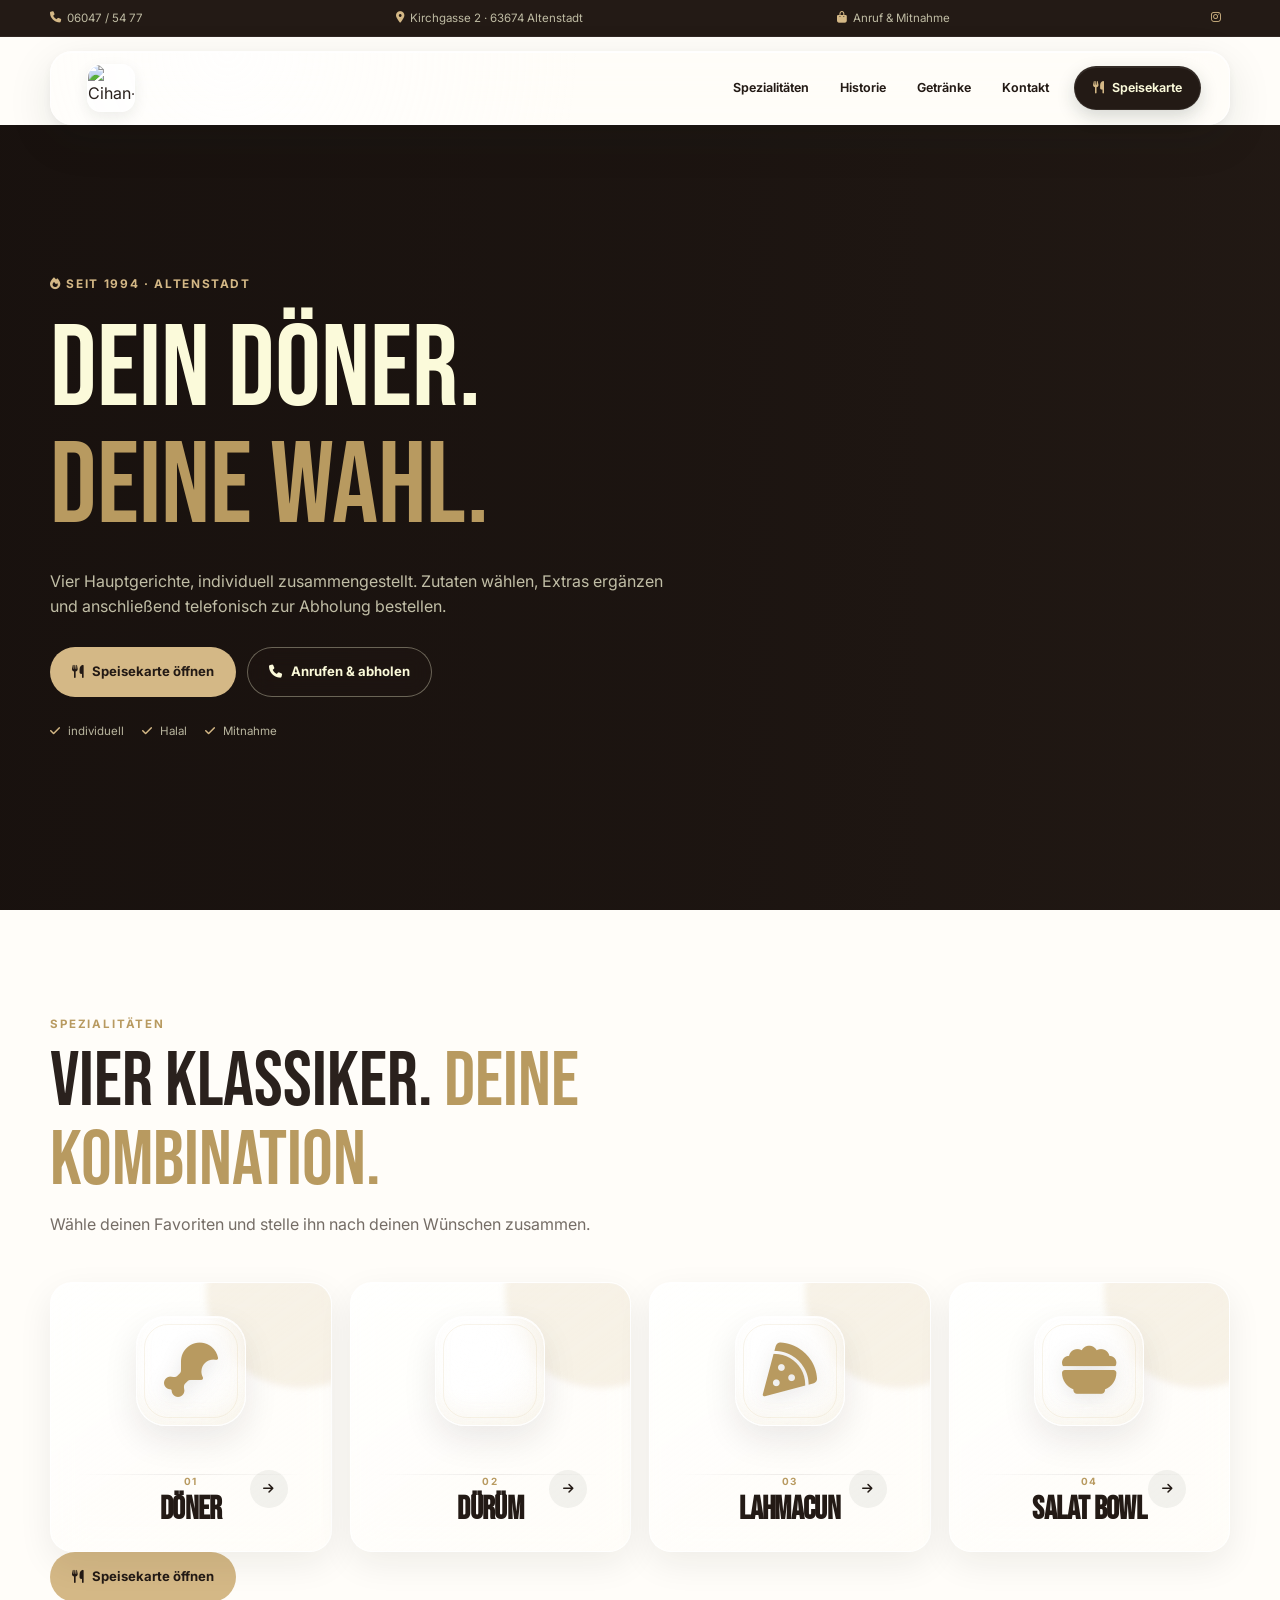
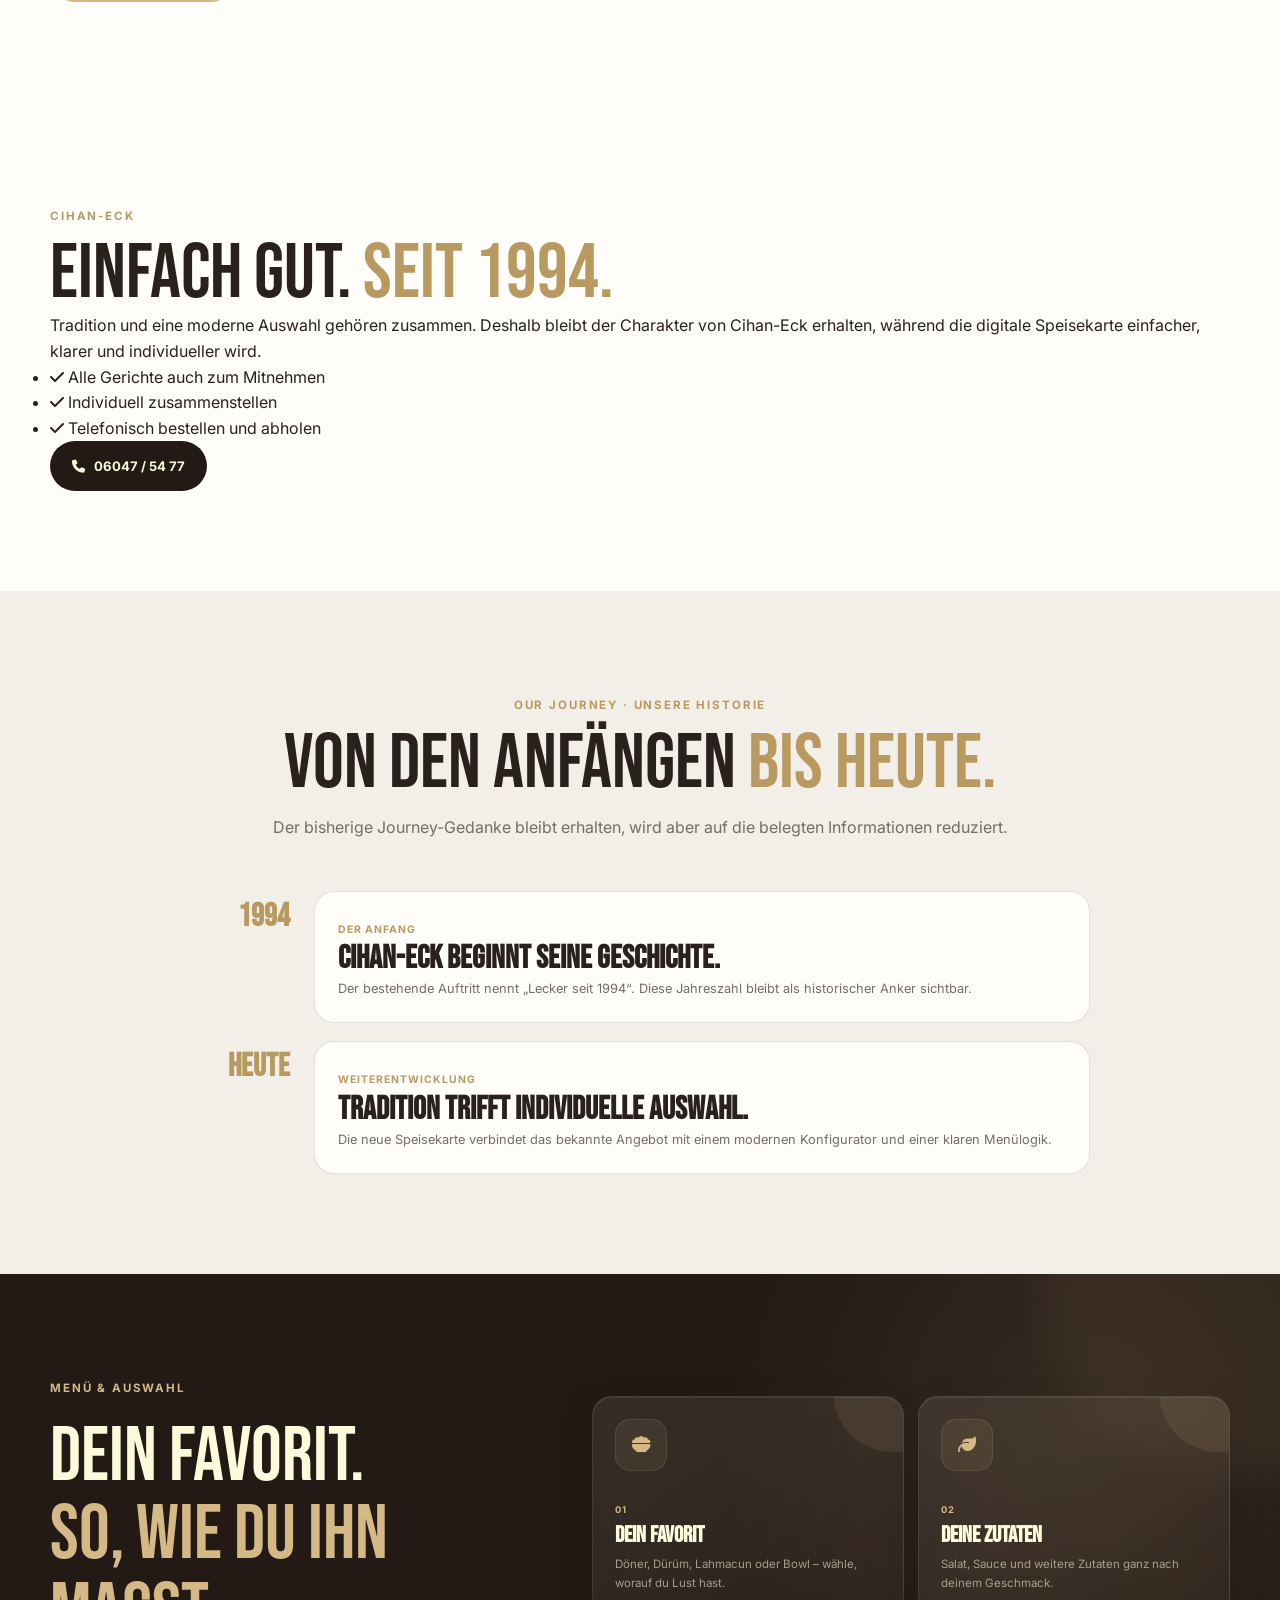
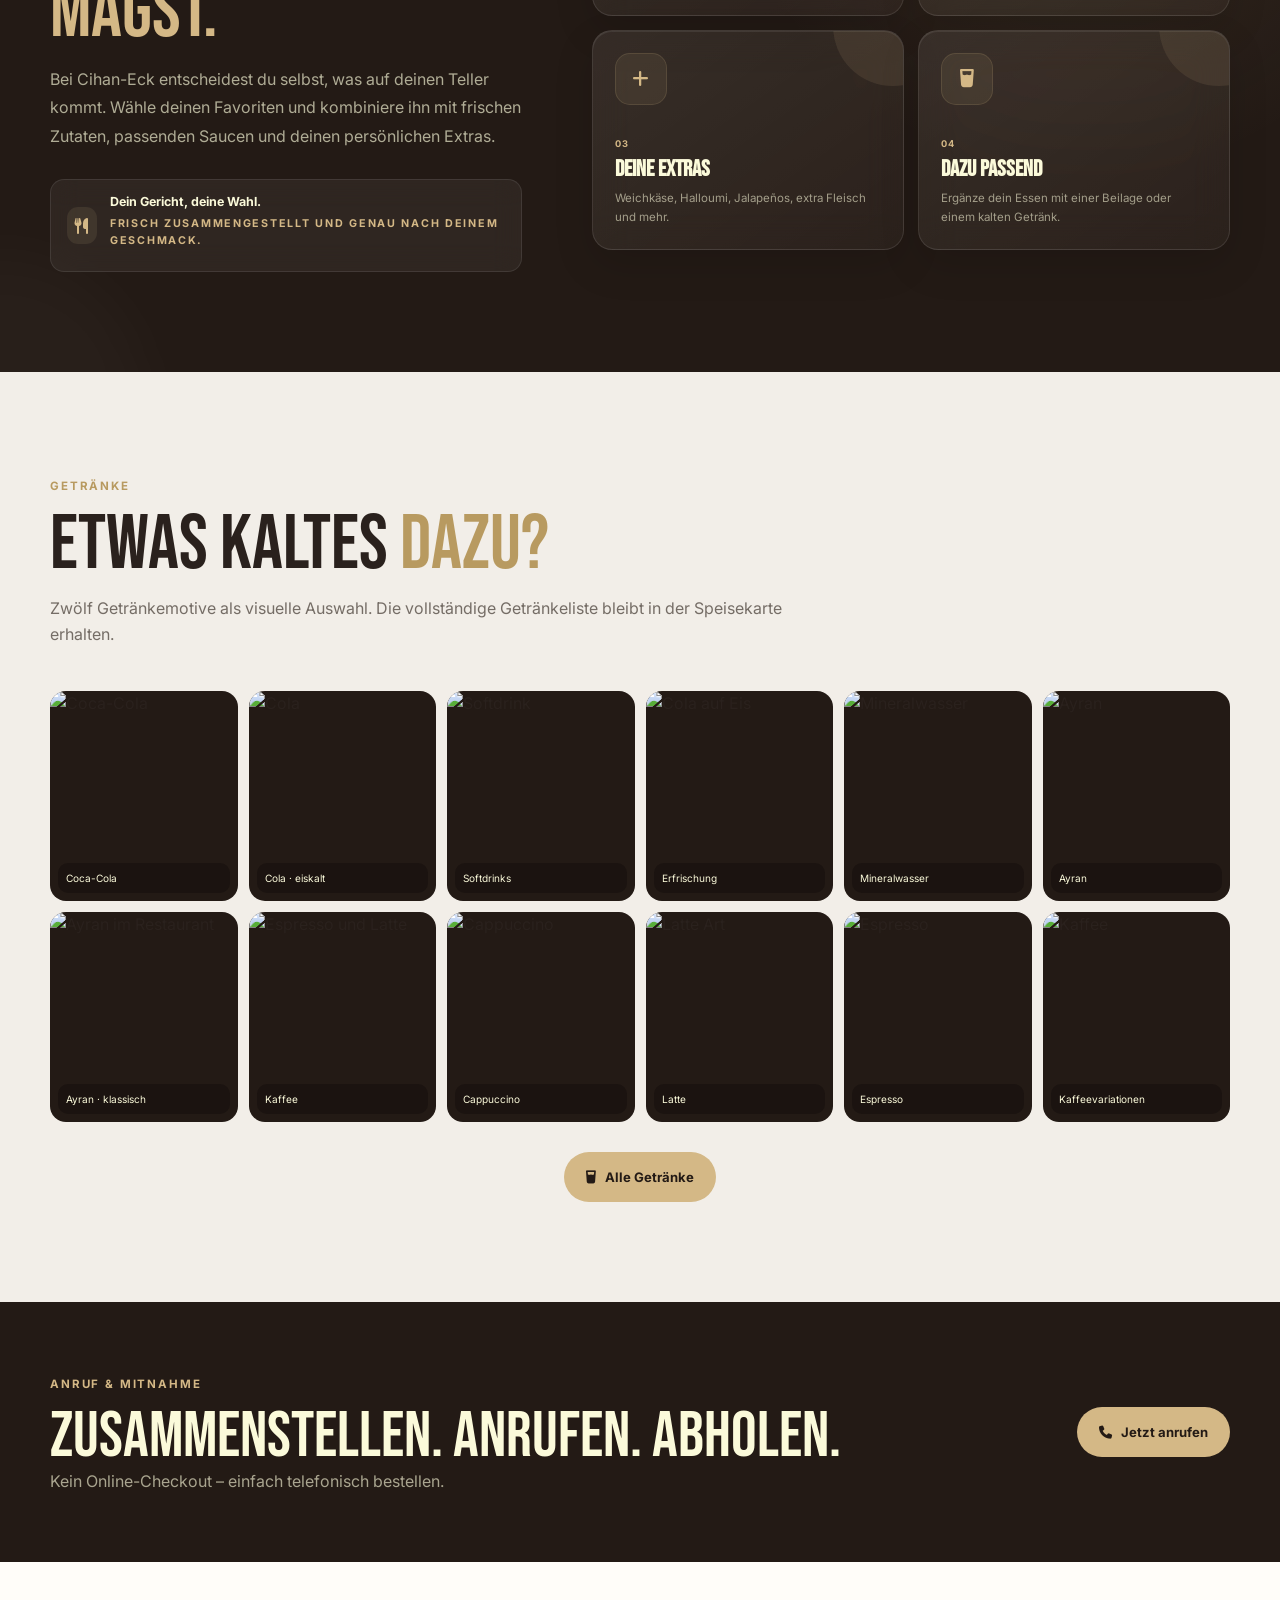
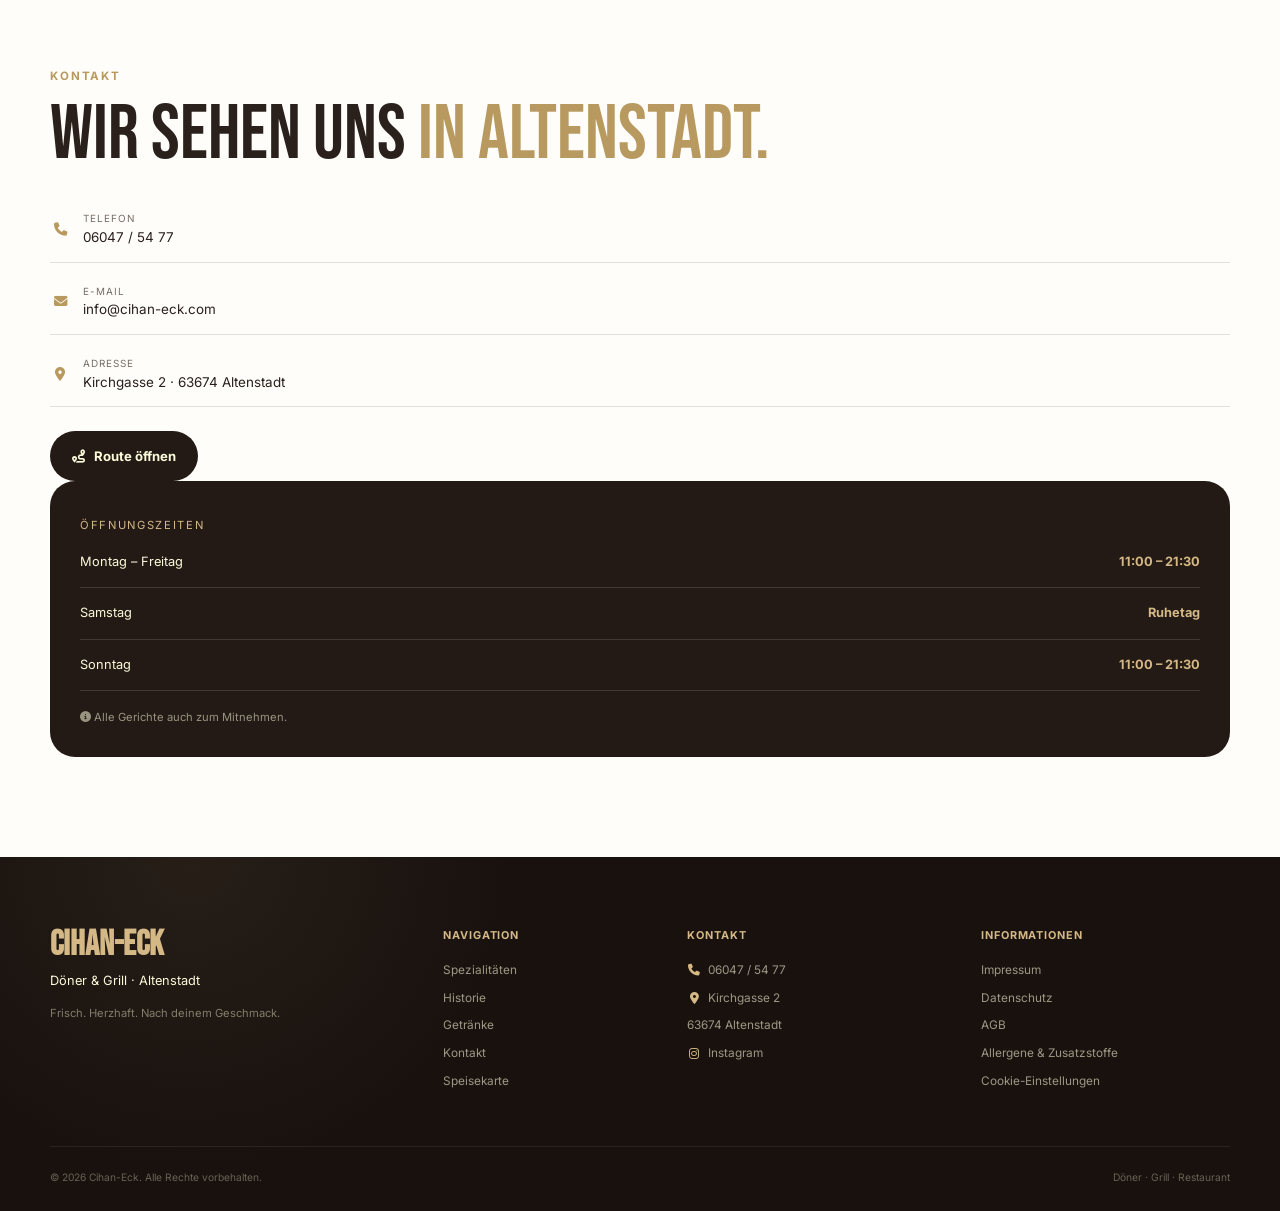
==== index.html @ cdfb629c "Add Cihan-Eck website" ====
<!doctype html>
<html lang="de">
  <head>
    <meta charset="utf-8" />
    <meta name="viewport" content="width=device-width,initial-scale=1" />
    <meta
      name="description"
      content="Cihan-Eck in Altenstadt – Döner, Dürüm, Lahmacun, Salat Bowls und Getränke."
    />
    <title>Cihan-Eck | Döner & Grill</title>
    <link rel="preconnect" href="https://fonts.googleapis.com" />
    <link rel="preconnect" href="https://fonts.gstatic.com" crossorigin />
    <link
      href="https://fonts.googleapis.com/css2?family=Bebas+Neue&family=Inter:wght@400;500;600;700&family=Ponomar&family=Sansita+Swashed:wght@500;600&display=swap"
      rel="stylesheet"
    />
    <link
      rel="stylesheet"
      href="https://cdnjs.cloudflare.com/ajax/libs/font-awesome/6.5.2/css/all.min.css"
    />
    <link rel="stylesheet" href="css/style.css" />
  </head>
  <body>
<!-- =========================================================
     HEADER – START
========================================================= -->

<header class="site-header" id="top">
  <!-- TOP INFORMATION BAR -->
  <div class="meta">
    <div class="container meta-in">
      <span>
        <i class="fas fa-phone"></i>
        06047 / 54 77
      </span>

      <span>
        <i class="fas fa-location-dot"></i>
        Kirchgasse 2 · 63674 Altenstadt
      </span>

      <span>
        <i class="fas fa-shopping-bag"></i>
        Anruf & Mitnahme
      </span>

      <a
        href="https://www.instagram.com/cihan_eck/"
        target="_blank"
        rel="noopener"
        aria-label="Cihan-Eck auf Instagram"
      >
        <i class="fab fa-instagram"></i>
      </a>
    </div>
  </div>

  <!-- FLOATING NAVIGATION -->
  <nav class="nav" aria-label="Hauptnavigation">
    <div class="container nav-in">
      <!-- BRAND (NUR LOGO) -->
      <a class="brand" href="#top" aria-label="Cihan-Eck Startseite">
        <img
          src="https://res.cloudinary.com/k3cqt6uc/image/upload/v1788876630/brave_screenshot_www.instagram.com-removebg-preview.png"
          alt="Cihan-Eck Logo"
        />
      </a>

      <!-- MOBILE BUTTON -->
      <button
        class="nav-toggle"
        type="button"
        aria-label="Menü öffnen"
        aria-expanded="false"
        aria-controls="main-navigation"
      >
        <i class="fas fa-bars"></i>
      </button>

      <!-- NAVIGATION -->
      <div class="nav-links" id="main-navigation">
        <a href="#spezialitaeten"> Spezialitäten </a>

        <a href="#history"> Historie </a>

        <a href="#drinks"> Getränke </a>

        <a href="#kontakt"> Kontakt </a>

        <a class="nav-cta" href="speisekarte.html">
          <i class="fas fa-utensils"></i>
          Speisekarte
        </a>
      </div>
    </div>
  </nav>
</header>

<!-- =========================================================
     HEADER – END
========================================================= -->
    <main id="top">
      <!-- ========================================================= HERO SECTION – START ========================================================= -->
      <section class="hero">
        <div class="hero-bg"></div>
        <div class="hero-overlay"></div>
        <div class="container hero-in">
          <span class="eyebrow"
            ><i class="fas fa-fire"></i> Seit 1994 · Altenstadt</span
          >
          <h1>Dein Döner.<br /><span>Deine Wahl.</span></h1>
          <p>
            Vier Hauptgerichte, individuell zusammengestellt. Zutaten wählen,
            Extras ergänzen und anschließend telefonisch zur Abholung bestellen.
          </p>
          <div class="actions">
            <a class="btn gold" href="speisekarte.html"
              ><i class="fas fa-utensils"></i> Speisekarte öffnen</a
            ><a class="btn glass" href="tel:+4960475477"
              ><i class="fas fa-phone"></i> Anrufen & abholen</a
            >
          </div>
          <div class="trust">
            <span><i class="fas fa-check"></i> individuell</span
            ><span><i class="fas fa-check"></i> Halal</span
            ><span><i class="fas fa-check"></i> Mitnahme</span>
          </div>
        </div>
      </section>
      <!-- ========================================================= HERO SECTION – END ========================================================= -->
      <!-- =========================================================
     SPECIALTIES SECTION – START
========================================================= -->

      <section class="section specialties-section" id="spezialitaeten">
        <div class="container">
          <div class="heading">
            <small>Spezialitäten</small>
            <h2>Vier Klassiker. <span>Deine Kombination.</span></h2>
            <p>
              Wähle deinen Favoriten und stelle ihn nach deinen Wünschen
              zusammen.
            </p>
          </div>

          <div class="four-grid">
            <a
              class="food-card"
              href="speisekarte.html#konfigurator"
              aria-label="Döner konfigurieren"
            >
              <div class="food-icon">
                <i class="fas fa-drumstick-bite"></i>
              </div>

              <div class="food-card-content">
                <span class="food-number">01</span>
                <h3>Döner</h3>
                <span class="food-arrow">
                  <i class="fas fa-arrow-right"></i>
                </span>
              </div>
            </a>

            <a
              class="food-card"
              href="speisekarte.html#konfigurator"
              aria-label="Dürüm konfigurieren"
            >
              <div class="food-icon">
                <i class="fas fa-burrito"></i>
              </div>

              <div class="food-card-content">
                <span class="food-number">02</span>
                <h3>Dürüm</h3>
                <span class="food-arrow">
                  <i class="fas fa-arrow-right"></i>
                </span>
              </div>
            </a>

            <a
              class="food-card"
              href="speisekarte.html#konfigurator"
              aria-label="Lahmacun konfigurieren"
            >
              <div class="food-icon">
                <i class="fas fa-pizza-slice"></i>
              </div>

              <div class="food-card-content">
                <span class="food-number">03</span>
                <h3>Lahmacun</h3>
                <span class="food-arrow">
                  <i class="fas fa-arrow-right"></i>
                </span>
              </div>
            </a>

            <a
              class="food-card"
              href="speisekarte.html#konfigurator"
              aria-label="Salat Bowl konfigurieren"
            >
              <div class="food-icon">
                <i class="fas fa-bowl-food"></i>
              </div>

              <div class="food-card-content">
                <span class="food-number">04</span>
                <h3>Salat Bowl</h3>
                <span class="food-arrow">
                  <i class="fas fa-arrow-right"></i>
                </span>
              </div>
            </a>
          </div>
          <div class="actions">
            <a class="btn gold" href="speisekarte.html"
              ><i class="fas fa-utensils"></i> Speisekarte öffnen</a>
        </div>
      </section>

      <!-- =========================================================
     SPECIALTIES SECTION – END
========================================================= -->

      <!-- ========================================================= ABOUT SECTION – START ========================================================= -->
      <section class="section">
        <div class="container about">
          <div class="about-img"></div>
          <div>
            <small class="kicker">Cihan-Eck</small>
            <h2>Einfach gut. <span>Seit 1994.</span></h2>
            <p>
              Tradition und eine moderne Auswahl gehören zusammen. Deshalb
              bleibt der Charakter von Cihan-Eck erhalten, während die digitale
              Speisekarte einfacher, klarer und individueller wird.
            </p>
            <ul>
              <li>
                <i class="fas fa-check"></i> Alle Gerichte auch zum Mitnehmen
              </li>
              <li><i class="fas fa-check"></i> Individuell zusammenstellen</li>
              <li>
                <i class="fas fa-check"></i> Telefonisch bestellen und abholen
              </li>
            </ul>
            <a class="btn darkbtn" href="tel:+4960475477"
              ><i class="fas fa-phone"></i> 06047 / 54 77</a
            >
          </div>
        </div>
      </section>
      <!-- ========================================================= ABOUT SECTION – END ========================================================= -->
      <!-- ========================================================= HISTORY SECTION – START ========================================================= -->
      <section class="section stone" id="history">
        <div class="container">
          <div class="heading center">
            <small>Our Journey · Unsere Historie</small>
            <h2>Von den Anfängen <span>bis heute.</span></h2>
            <p>
              Der bisherige Journey-Gedanke bleibt erhalten, wird aber auf die
              belegten Informationen reduziert.
            </p>
          </div>
          <div class="timeline">
            <article>
              <strong>1994</strong>
              <div>
                <small>Der Anfang</small>
                <h3>Cihan-Eck beginnt seine Geschichte.</h3>
                <p>
                  Der bestehende Auftritt nennt „Lecker seit 1994“. Diese
                  Jahreszahl bleibt als historischer Anker sichtbar.
                </p>
              </div>
            </article>
            <article>
              <strong>Heute</strong>
              <div>
                <small>Weiterentwicklung</small>
                <h3>Tradition trifft individuelle Auswahl.</h3>
                <p>
                  Die neue Speisekarte verbindet das bekannte Angebot mit einem
                  modernen Konfigurator und einer klaren Menülogik.
                </p>
              </div>
            </article>
          </div>
        </div>
      </section>
      <!-- ========================================================= HISTORY SECTION – END ========================================================= -->
      <!-- =========================================================
   HISTORY SECTION – END
========================================================= -->
      <!-- =========================================================
     MENU & CHOICE SECTION – START
========================================================= -->

      <section class="section dark menu-choice-section" id="menu">
        <div class="container">
          <div class="split">
            <!-- LEFT -->
            <div class="heading menu-choice-heading">
              <small>Menü & Auswahl</small>

              <h2>
                Dein Favorit.
                <span>So, wie du ihn magst.</span>
              </h2>

              <p>
                Bei Cihan-Eck entscheidest du selbst, was auf deinen Teller
                kommt. Wähle deinen Favoriten und kombiniere ihn mit frischen
                Zutaten, passenden Saucen und deinen persönlichen Extras.
              </p>

              <div class="menu-choice-note">
                <i class="fas fa-utensils"></i>

                <span>
                  <b>Dein Gericht, deine Wahl.</b>
                  <small>
                    Frisch zusammengestellt und genau nach deinem Geschmack.
                  </small>
                </span>
              </div>
            </div>

            <!-- RIGHT -->
            <div class="choice-grid">
              <div class="choice-card">
                <div class="choice-icon">
                  <i class="fas fa-bowl-food"></i>
                </div>

                <div class="choice-content">
                  <span>01</span>
                  <h3>Dein Favorit</h3>
                  <p>
                    Döner, Dürüm, Lahmacun oder Bowl – wähle, worauf du Lust
                    hast.
                  </p>
                </div>
              </div>

              <div class="choice-card">
                <div class="choice-icon">
                  <i class="fas fa-leaf"></i>
                </div>

                <div class="choice-content">
                  <span>02</span>
                  <h3>Deine Zutaten</h3>
                  <p>
                    Salat, Sauce und weitere Zutaten ganz nach deinem Geschmack.
                  </p>
                </div>
              </div>

              <div class="choice-card">
                <div class="choice-icon">
                  <i class="fas fa-plus"></i>
                </div>

                <div class="choice-content">
                  <span>03</span>
                  <h3>Deine Extras</h3>
                  <p>Weichkäse, Halloumi, Jalapeños, extra Fleisch und mehr.</p>
                </div>
              </div>

              <div class="choice-card">
                <div class="choice-icon">
                  <i class="fas fa-glass-water"></i>
                </div>

                <div class="choice-content">
                  <span>04</span>
                  <h3>Dazu passend</h3>
                  <p>
                    Ergänze dein Essen mit einer Beilage oder einem kalten
                    Getränk.
                  </p>
                </div>
              </div>
            </div>
          </div>
        </div>
      </section>

      <!-- =========================================================
     MENU & CHOICE SECTION – END
========================================================= -->
      <!-- ========================================================= DRINKS SECTION – START ========================================================= -->
      <section class="section stone" id="drinks">
        <div class="container">
          <div class="heading">
            <small>Getränke</small>
            <h2>Etwas Kaltes <span>dazu?</span></h2>
            <p>
              Zwölf Getränkemotive als visuelle Auswahl. Die vollständige
              Getränkeliste bleibt in der Speisekarte erhalten.
            </p>
          </div>
          <div class="drink-photos">
            <figure>
              <img
                src="https://images.pexels.com/photos/844875/pexels-photo-844875.jpeg?auto=compress&cs=tinysrgb&w=900"
                alt="Coca-Cola"
              />
              <figcaption>Coca-Cola</figcaption>
            </figure>
            <figure>
              <img
                src="https://images.pexels.com/photos/4113633/pexels-photo-4113633.jpeg?auto=compress&cs=tinysrgb&w=900"
                alt="Cola"
              />
              <figcaption>Cola · eiskalt</figcaption>
            </figure>
            <figure>
              <img
                src="https://images.pexels.com/photos/4113616/pexels-photo-4113616.jpeg?auto=compress&cs=tinysrgb&w=900"
                alt="Softdrink"
              />
              <figcaption>Softdrinks</figcaption>
            </figure>
            <figure>
              <img
                src="https://images.pexels.com/photos/7001005/pexels-photo-7001005.jpeg?auto=compress&cs=tinysrgb&w=900"
                alt="Cola auf Eis"
              />
              <figcaption>Erfrischung</figcaption>
            </figure>
            <figure>
              <img
                src="https://images.pexels.com/photos/16151001/pexels-photo-16151001.jpeg?auto=compress&cs=tinysrgb&w=900"
                alt="Mineralwasser"
              />
              <figcaption>Mineralwasser</figcaption>
            </figure>
            <figure>
              <img
                src="https://images.pexels.com/photos/30878212/pexels-photo-30878212.jpeg?auto=compress&cs=tinysrgb&w=900"
                alt="Ayran"
              />
              <figcaption>Ayran</figcaption>
            </figure>
            <figure>
              <img
                src="https://images.pexels.com/photos/26648792/pexels-photo-26648792.jpeg?auto=compress&cs=tinysrgb&w=900"
                alt="Ayran im Restaurant"
              />
              <figcaption>Ayran · klassisch</figcaption>
            </figure>
            <figure>
              <img
                src="https://images.pexels.com/photos/12821515/pexels-photo-12821515.jpeg?auto=compress&cs=tinysrgb&w=900"
                alt="Espresso und Latte"
              />
              <figcaption>Kaffee</figcaption>
            </figure>
            <figure>
              <img
                src="https://images.pexels.com/photos/893509/pexels-photo-893509.jpeg?auto=compress&cs=tinysrgb&w=900"
                alt="Cappuccino"
              />
              <figcaption>Cappuccino</figcaption>
            </figure>
            <figure>
              <img
                src="https://images.pexels.com/photos/28098571/pexels-photo-28098571.jpeg?auto=compress&cs=tinysrgb&w=900"
                alt="Latte Art"
              />
              <figcaption>Latte</figcaption>
            </figure>
            <figure>
              <img
                src="https://images.pexels.com/photos/7593823/pexels-photo-7593823.jpeg?auto=compress&cs=tinysrgb&w=900"
                alt="Espresso"
              />
              <figcaption>Espresso</figcaption>
            </figure>
            <figure>
              <img
                src="https://images.pexels.com/photos/18039299/pexels-photo-18039299.jpeg?auto=compress&cs=tinysrgb&w=900"
                alt="Kaffee"
              />
              <figcaption>Kaffeevariationen</figcaption>
            </figure>
          </div>
          <div class="center-action">
            <a class="btn gold darktext" href="speisekarte.html#getraenke"
              ><i class="fas fa-glass-water"></i> Alle Getränke</a
            >
          </div>
        </div>
      </section>
      <!-- ========================================================= DRINKS SECTION – END ========================================================= -->
      <!-- ========================================================= CTA SECTION – START ========================================================= -->
      <section class="cta">
        <div class="container cta-in">
          <div>
            <small>ANRUF & MITNAHME</small>
            <h2>Zusammenstellen. Anrufen. Abholen.</h2>
            <p>Kein Online-Checkout – einfach telefonisch bestellen.</p>
          </div>
          <a class="btn gold" href="tel:+4960475477"
            ><i class="fas fa-phone"></i> Jetzt anrufen</a
          >
        </div>
      </section>
      <!-- ========================================================= CTA SECTION – END ========================================================= -->
      <!-- ========================================================= CONTACT SECTION – START ========================================================= -->
      <section class="section" id="kontakt">
        <div class="container contact">
          <div>
            <small class="kicker">Kontakt</small>
            <h2>Wir sehen uns <span>in Altenstadt.</span></h2>
            <div class="contact-list">
              <a href="tel:+4960475477"
                ><i class="fas fa-phone"></i
                ><span><small>Telefon</small>06047 / 54 77</span></a
              ><a href="mailto:info@cihan-eck.com"
                ><i class="fas fa-envelope"></i
                ><span><small>E-Mail</small>info@cihan-eck.com</span></a
              >
              <div>
                <i class="fas fa-location-dot"></i
                ><span
                  ><small>Adresse</small>Kirchgasse 2 · 63674 Altenstadt</span
                >
              </div>
            </div>
            <a
              class="btn darkbtn"
              href="https://www.google.com/maps/search/?api=1&query=Kirchgasse+2+63674+Altenstadt"
              target="_blank"
              rel="noopener"
              ><i class="fas fa-route"></i> Route öffnen</a
            >
          </div>
          <div class="hours">
            <small>Öffnungszeiten</small>
            <p><span>Montag – Freitag</span><b>11:00 – 21:30</b></p>
            <p><span>Samstag</span><b>Ruhetag</b></p>
            <p><span>Sonntag</span><b>11:00 – 21:30</b></p>
            <em
              ><i class="fas fa-info-circle"></i> Alle Gerichte auch zum
              Mitnehmen.</em
            >
          </div>
        </div>
      </section>
      <!-- ========================================================= CONTACT SECTION – END ========================================================= -->
    </main>
    <!-- =========================================================
     FOOTER – START
========================================================= -->

    <footer class="footer">
      <div class="container footer-in">
        <!-- BRAND -->
        <div class="footer-brand">
          <b>Cihan-Eck</b>

          <p>Döner & Grill · Altenstadt</p>

          <span> Frisch. Herzhaft. Nach deinem Geschmack. </span>
        </div>

        <!-- NAVIGATION -->
        <div class="footer-column">
          <strong>Navigation</strong>

          <a href="#spezialitaeten">Spezialitäten</a>
          <a href="#history">Historie</a>
          <a href="#drinks">Getränke</a>
          <a href="#kontakt">Kontakt</a>
          <a href="speisekarte.html">Speisekarte</a>
        </div>

        <!-- KONTAKT -->
        <div class="footer-column">
          <strong>Kontakt</strong>

          <a href="tel:+4960475477">
            <i class="fas fa-phone"></i>
            06047 / 54 77
          </a>

          <span>
            <i class="fas fa-location-dot"></i>
            Kirchgasse 2
          </span>

          <span> 63674 Altenstadt </span>

          <a
            href="https://www.instagram.com/cihan_eck/"
            target="_blank"
            rel="noopener"
          >
            <i class="fab fa-instagram"></i>
            Instagram
          </a>
        </div>

        <!-- RECHTLICHES -->
        <div class="footer-column">
          <strong>Informationen</strong>

          <button type="button" data-modal="impressum">Impressum</button>

          <button type="button" data-modal="datenschutz">Datenschutz</button>

          <button type="button" data-modal="agb">AGB</button>

          <button type="button" data-modal="allergien">
            Allergene & Zusatzstoffe
          </button>

          <button type="button" id="cookie-settings">
            Cookie-Einstellungen
          </button>
        </div>
      </div>

      <!-- FOOTER BOTTOM -->

      <div class="container footer-bottom">
        <span> © 2026 Cihan-Eck. Alle Rechte vorbehalten. </span>

        <span> Döner · Grill · Restaurant </span>
      </div>
    </footer>

    <!-- =========================================================
     FOOTER – END
========================================================= -->

    <!-- =========================================================
     MODAL – IMPRESSUM
========================================================= -->

    <div class="legal-modal" id="impressum" aria-hidden="true">
      <div class="legal-overlay" data-close-modal></div>

      <div class="legal-window" role="dialog" aria-modal="true">
        <button
          class="legal-close"
          type="button"
          data-close-modal
          aria-label="Impressum schließen"
        >
          <i class="fas fa-times"></i>
        </button>

        <div class="legal-icon">
          <i class="fas fa-scale-balanced"></i>
        </div>

        <small>Rechtliche Informationen</small>

        <h2>Impressum</h2>

        <div class="legal-content">
          <h3>Angaben gemäß § 5 TMG</h3>

          <p>
            Cihan-Eck<br />
            Kirchgasse 2<br />
            63674 Altenstadt<br />
            Deutschland
          </p>

          <h3>Kontakt</h3>

          <p>Telefon: 06047 / 54 77</p>

          <h3>Verantwortlich für den Inhalt</h3>

          <p>
            Cihan-Eck<br />
            Kirchgasse 2<br />
            63674 Altenstadt
          </p>

          <p class="legal-hint">
            Die rechtlichen Angaben müssen vor Veröffentlichung vollständig und
            korrekt ergänzt bzw. geprüft werden.
          </p>
        </div>
      </div>
    </div>

    <!-- =========================================================
     MODAL – DATENSCHUTZ
========================================================= -->

    <div class="legal-modal" id="datenschutz" aria-hidden="true">
      <div class="legal-overlay" data-close-modal></div>

      <div class="legal-window" role="dialog" aria-modal="true">
        <button
          class="legal-close"
          type="button"
          data-close-modal
          aria-label="Datenschutz schließen"
        >
          <i class="fas fa-times"></i>
        </button>

        <div class="legal-icon">
          <i class="fas fa-shield-halved"></i>
        </div>

        <small>Datenschutz</small>

        <h2>Datenschutzerklärung</h2>

        <div class="legal-content">
          <h3>Allgemeine Hinweise</h3>

          <p>
            Der Schutz deiner persönlichen Daten ist uns wichtig.
            Personenbezogene Daten werden nur verarbeitet, soweit dies für den
            Betrieb dieser Website und die angebotenen Kontaktmöglichkeiten
            erforderlich ist.
          </p>

          <h3>Kontaktaufnahme</h3>

          <p>
            Wenn du uns telefonisch oder über andere Kontaktmöglichkeiten
            kontaktierst, können die dabei übermittelten Informationen zur
            Bearbeitung deiner Anfrage verarbeitet werden.
          </p>

          <h3>Externe Dienste</h3>

          <p>
            Auf dieser Website können externe Dienste und Inhalte eingebunden
            sein. Die konkrete Verarbeitung personenbezogener Daten ist in der
            finalen Datenschutzerklärung entsprechend der tatsächlich
            eingesetzten Dienste zu erläutern.
          </p>

          <h3>Deine Rechte</h3>

          <p>
            Du hast im Rahmen der gesetzlichen Vorschriften unter anderem das
            Recht auf Auskunft, Berichtigung, Löschung und Einschränkung der
            Verarbeitung deiner personenbezogenen Daten.
          </p>

          <p class="legal-hint">
            Dieser Text ist eine technische Platzhalterstruktur und ersetzt
            keine individuelle Datenschutzerklärung.
          </p>
        </div>
      </div>
    </div>

    <!-- =========================================================
     MODAL – AGB
========================================================= -->

    <div class="legal-modal" id="agb" aria-hidden="true">
      <div class="legal-overlay" data-close-modal></div>

      <div class="legal-window" role="dialog" aria-modal="true">
        <button
          class="legal-close"
          type="button"
          data-close-modal
          aria-label="AGB schließen"
        >
          <i class="fas fa-times"></i>
        </button>

        <div class="legal-icon">
          <i class="fas fa-file-contract"></i>
        </div>

        <small>Geschäftsbedingungen</small>

        <h2>Allgemeine Geschäftsbedingungen</h2>

        <div class="legal-content">
          <h3>Geltungsbereich</h3>

          <p>
            Diese Allgemeinen Geschäftsbedingungen regeln die Geschäftsbeziehung
            zwischen Cihan-Eck und seinen Kunden, soweit entsprechende
            Leistungen oder Waren betroffen sind.
          </p>

          <h3>Speisen und Getränke</h3>

          <p>
            Die angebotenen Speisen und Getränke werden gemäß der jeweils
            aktuellen Speisekarte angeboten.
          </p>

          <h3>Preise</h3>

          <p>
            Es gelten die zum Zeitpunkt der Bestellung ausgewiesenen Preise.
          </p>

          <h3>Änderungen</h3>

          <p>
            Cihan-Eck behält sich vor, das Angebot, Preise und Verfügbarkeit
            einzelner Produkte entsprechend anzupassen.
          </p>

          <p class="legal-hint">
            Bitte vor Veröffentlichung rechtlich prüfen und an das tatsächliche
            Geschäftsmodell anpassen.
          </p>
        </div>
      </div>
    </div>

    <!-- =========================================================
     MODAL – ALLERGENE
========================================================= -->

    <div class="legal-modal" id="allergien" aria-hidden="true">
      <div class="legal-overlay" data-close-modal></div>

      <div class="legal-window" role="dialog" aria-modal="true">
        <button
          class="legal-close"
          type="button"
          data-close-modal
          aria-label="Allergieinformationen schließen"
        >
          <i class="fas fa-times"></i>
        </button>

        <div class="legal-icon">
          <i class="fas fa-triangle-exclamation"></i>
        </div>

        <small>Wichtige Information</small>

        <h2>Allergene & Zusatzstoffe</h2>

        <div class="legal-content">
          <p>
            Unsere Speisen können kennzeichnungspflichtige Allergene und
            Zusatzstoffe enthalten.
          </p>

          <h3>Allergene</h3>

          <p>
            Dazu können unter anderem Gluten, Milch, Eier, Senf, Sesam und
            weitere kennzeichnungspflichtige Stoffe gehören.
          </p>

          <h3>Wichtiger Hinweis</h3>

          <p>
            Aufgrund der Zubereitung in unserer Küche können Kreuzkontakte mit
            anderen Allergenen nicht vollständig ausgeschlossen werden.
          </p>

          <p>
            Wenn du an einer Allergie oder Unverträglichkeit leidest, sprich uns
            bitte vor deiner Bestellung direkt an.
          </p>

          <p class="legal-hint">
            Die konkrete Allergen- und Zusatzstoffkennzeichnung muss anhand der
            tatsächlich verwendeten Zutaten erstellt werden.
          </p>
        </div>
      </div>
    </div>

    <!-- =========================================================
     COOKIE CONSENT
========================================================= -->

    <div class="cookie-banner" id="cookie-banner">
      <div class="cookie-inner">
        <div class="cookie-icon">
          <i class="fas fa-cookie-bite"></i>
        </div>

        <div class="cookie-text">
          <strong>Cookies & Datenschutz</strong>

          <p>
            Wir verwenden technisch notwendige Cookies und – sofern aktiviert –
            weitere Dienste, um unsere Website bereitzustellen und zu
            verbessern.
          </p>
        </div>

        <div class="cookie-actions">
          <button
            type="button"
            class="cookie-settings-btn"
            id="cookie-banner-settings"
          >
            Einstellungen
          </button>

          <button type="button" class="cookie-essential" id="cookie-essential">
            Nur notwendige
          </button>

          <button type="button" class="cookie-accept" id="cookie-accept">
            Akzeptieren
          </button>
        </div>
      </div>
    </div>

    <!-- =========================================================
     COOKIE SETTINGS MODAL
========================================================= -->

    <div
      class="legal-modal cookie-modal"
      id="cookie-settings-modal"
      aria-hidden="true"
    >
      <div class="legal-overlay" data-close-modal></div>

      <div class="legal-window" role="dialog" aria-modal="true">
        <button
          class="legal-close"
          type="button"
          data-close-modal
          aria-label="Cookie-Einstellungen schließen"
        >
          <i class="fas fa-cookie-bite"></i>
        </button>

        <small>Datenschutzeinstellungen</small>

        <h2>Cookie-Einstellungen</h2>

        <div class="cookie-options">
          <label class="cookie-option disabled">
            <span>
              <b>Technisch notwendige Cookies</b>
              <small>
                Erforderlich für grundlegende Funktionen der Website.
              </small>
            </span>

            <input type="checkbox" checked disabled />
          </label>

          <label class="cookie-option">
            <span>
              <b>Analyse & Statistik</b>
              <small>
                Hilft uns zu verstehen, wie Besucher die Website nutzen.
              </small>
            </span>

            <input type="checkbox" id="analytics-cookie" />
          </label>

          <label class="cookie-option">
            <span>
              <b>Externe Inhalte</b>
              <small>
                Zum Beispiel eingebettete Inhalte von Drittanbietern.
              </small>
            </span>

            <input type="checkbox" id="external-cookie" />
          </label>
        </div>

        <button class="cookie-save" type="button" id="cookie-save">
          Auswahl speichern
        </button>
      </div>
    </div>
    <div class="mobile-actions">
      <a href="tel:+4960475477"><i class="fas fa-phone"></i>Anrufen</a
      ><a href="speisekarte.html"><i class="fas fa-utensils"></i>Speisekarte</a>
    </div>
    <script src="js/main.js"></script>
  </body>
</html>
---- css/style.css ----
/* ========================================================= VARIABLES - START ========================================================= */
:root {
  --p: #231a15;
  --pd: #18110e;
  --a: #d4b886;
  --al: #e5d4a8;
  --ad: #b89a60;
  --tl: #fbfada;
  --t: #2a211d;
  --m: #756d66;
  --stone: #f2eee8;
  --s: #fffdf9;
  --b: rgba(35, 26, 21, 0.12);
  --bl: rgba(251, 250, 218, 0.14);
  --r: 22px;
  --body: Inter, sans-serif;
  --head: "Bebas Neue", sans-serif;
}
/* ========================================================= VARIABLES - END ========================================================= */
/* ========================================================= RESET - START ========================================================= */
* {
  box-sizing: border-box;
  margin: 0;
  padding: 0;
}
html {
  scroll-behavior: smooth;
  scroll-padding-top: 90px;
}
body {
  font-family: var(--body);
  background: var(--s);
  color: var(--t);
  line-height: 1.6;
  overflow-x: hidden;
}
body.modal-open {
  overflow: hidden;
}
a {
  text-decoration: none;
  color: inherit;
}
button,
input {
  font: inherit;
}
img {
  display: block;
  width: 100%;
}
/* ========================================================= RESET - END ========================================================= */
/* ========================================================= LAYOUT - START ========================================================= */
.container {
  width: min(1180px, calc(100% - 36px));
  margin: auto;
}
.section {
  padding: 100px 0;
}
.stone {
  background: var(--stone);
}
.dark {
  background: var(--p);
  color: var(--tl);
}
/* ========================================================= LAYOUT - END ========================================================= */
/* ========================================================= TYPOGRAPHY - START ========================================================= */
.heading {
  max-width: 760px;
  margin-bottom: 44px;
}
.heading.center {
  text-align: center;
  margin-inline: auto;
}
.heading small,
.kicker,
.menu-hero small,
.cta small {
  display: inline-block;
  color: var(--ad);
  font-size: 0.72rem;
  font-weight: 700;
  letter-spacing: 0.16em;
  text-transform: uppercase;
  margin-bottom: 10px;
}
.dark .heading small,
.cta small {
  color: var(--a);
}
h1,
h2,
h3 {
  line-height: 1.02;
}
h1,
h2 {
  font-family: var(--head);
  font-weight: 400;
  text-transform: uppercase;
}
h1 {
  font-size: clamp(4rem, 9vw, 8rem);
}
h2 {
  font-size: clamp(3rem, 6vw, 5.3rem);
}
h1 span,
h2 span {
  color: var(--ad);
}
.dark h2 span {
  color: var(--a);
}
.heading p {
  color: var(--m);
  margin-top: 12px;
}
.dark .heading p {
  color: rgba(251, 250, 218, 0.65);
}
/* ========================================================= TYPOGRAPHY - END ========================================================= */
/* ========================================================= BUTTONS - START ========================================================= */
.btn {
  display: inline-flex;
  align-items: center;
  justify-content: center;
  gap: 9px;
  min-height: 50px;
  padding: 0 21px;
  border-radius: 999px;
  font-size: 0.82rem;
  font-weight: 700;
  border: 1px solid transparent;
  transition: 0.25s;
}
.gold {
  background: var(--a);
  color: var(--p);
}
.gold:hover {
  background: var(--al);
  transform: translateY(-2px);
}
.glass {
  background: rgba(35, 26, 21, 0.3);
  color: var(--tl);
  border-color: rgba(251, 250, 218, 0.35);
  backdrop-filter: blur(10px);
}
.darkbtn {
  background: var(--p);
  color: var(--tl);
}
.darkbtn:hover {
  background: var(--pd);
}
/* ========================================================= BUTTONS - END ========================================================= */
.nav {
  position: sticky;
  top: 0;
  z-index: 50;
  background: rgba(255, 253, 249, 0.94);
  backdrop-filter: blur(18px);
  border-bottom: 1px solid var(--b);
}
.nav-in {
  min-height: 78px;
  display: flex;
  align-items: center;
  justify-content: space-between;
  gap: 25px;
}
.brand {
  display: flex;
  align-items: center;
  gap: 10px;
}
.brand img {
  width: 49px;
  height: 49px;
  object-fit: contain;
  border-radius: 12px;
}
.brand b {
  display: block;
  font-family: var(--head);
  font-size: 1.6rem;
  line-height: 0.9;
}
.brand small {
  display: block;
  color: var(--m);
  font-size: 0.56rem;
  letter-spacing: 0.16em;
  text-transform: uppercase;
}
.nav-links {
  display: flex;
  align-items: center;
  gap: 25px;
  font-size: 0.8rem;
  font-weight: 600;
}
.nav-links > a:hover {
  color: var(--ad);
}
.nav-cta {
  background: var(--p);
  color: var(--tl);
  padding: 10px 16px;
  border-radius: 999px;
}
.nav-toggle {
  display: none;
  background: none;
  border: 0;
}
/* =========================================================
   HEADER & NAVIGATION – MODERN ISLAND / GLASSMORPHISM
========================================================= */

/* ---------- HEADER WRAPPER ---------- */

.site-header {
  position: relative;
  z-index: 1000;
}

/* =========================================================
   TOP META BAR
========================================================= */

.meta {
  position: relative;
  background: var(--p);
  color: rgba(251, 250, 218, 0.72);
  font-size: 0.72rem;
  border-bottom: 1px solid rgba(255, 255, 255, 0.06);
}

.meta-in {
  min-height: 36px;
  display: flex;
  align-items: center;
  justify-content: space-between;
  gap: 14px;
  flex-wrap: wrap;
}

.meta-in span {
  display: inline-flex;
  align-items: center;
  gap: 6px;
  margin-right: 15px;
  white-space: nowrap;
}

.meta i {
  color: var(--a);
  font-size: 0.7rem;
}

.meta a {
  display: inline-flex;
  align-items: center;
  justify-content: center;

  width: 27px;
  height: 27px;

  color: var(--a);
  border-radius: 50%;

  transition:
    background 0.25s ease,
    color 0.25s ease,
    transform 0.25s ease;
}

.meta a:hover {
  color: var(--p);
  background: var(--a);
  transform: translateY(-1px);
}

/* =========================================================
   FLOATING NAVIGATION
========================================================= */

.nav {
  position: sticky;
  top: 14px;

  z-index: 1000;

  width: min(1180px, calc(100% - 32px));
  margin: 14px auto 0;

  background: rgba(255, 253, 249, 0.72);

  backdrop-filter: blur(22px) saturate(145%);
  -webkit-backdrop-filter: blur(22px) saturate(145%);

  border: 1px solid rgba(255, 255, 255, 0.72);

  border-radius: 22px;

  box-shadow:
    0 14px 45px rgba(20, 38, 31, 0.1),
    0 3px 12px rgba(20, 38, 31, 0.05),
    inset 0 1px 0 rgba(255, 255, 255, 0.85);

  transition:
    width 0.35s ease,
    margin 0.35s ease,
    border-radius 0.35s ease,
    box-shadow 0.35s ease,
    background 0.35s ease;
}

/* subtiler Hintergrundschein */

.nav::before {
  content: "";
  position: absolute;
  inset: 0;

  border-radius: inherit;

  background: radial-gradient(
    circle at 15% 0%,
    rgba(255, 255, 255, 0.7),
    transparent 35%
  );

  pointer-events: none;
}

/* =========================================================
   NAV INNER
========================================================= */

.nav-in {
  position: relative;
  z-index: 2;

  min-height: 72px;

  padding: 8px 10px 8px 18px;

  display: flex;
  align-items: center;
  justify-content: space-between;

  gap: 20px;
}

/* =========================================================
   BRAND / LOGO (NUR LOGO)
========================================================= */

.brand {
  display: inline-flex;
  align-items: center;

  min-width: max-content;

  text-decoration: none;

  transition: transform 0.25s ease;
}

.brand:hover {
  transform: translateY(-1px);
}

.brand img {
  width: 48px;
  height: 48px;

  object-fit: contain;

  border-radius: 14px;

  background: rgba(255, 255, 255, 0.65);

  border: 1px solid rgba(255, 255, 255, 0.8);

  box-shadow:
    0 5px 15px rgba(20, 38, 31, 0.08),
    inset 0 1px 0 rgba(255, 255, 255, 0.8);
}

/* =========================================================
   NAVIGATION LINKS
========================================================= */

.nav-links {
  display: flex;
  align-items: center;
  justify-content: flex-end;

  gap: 5px;

  font-size: 0.78rem;
  font-weight: 650;
}

.nav-links > a:not(.nav-cta) {
  position: relative;

  display: inline-flex;
  align-items: center;
  justify-content: center;

  min-height: 42px;

  padding: 0 13px;

  color: var(--p);

  border-radius: 12px;

  text-decoration: none;

  transition:
    background 0.25s ease,
    color 0.25s ease,
    transform 0.25s ease;
}

.nav-links > a:not(.nav-cta)::after {
  content: "";

  position: absolute;

  left: 50%;
  bottom: 5px;

  width: 0;
  height: 2px;

  border-radius: 99px;

  background: var(--a);

  transform: translateX(-50%);

  transition: width 0.25s ease;
}

.nav-links > a:not(.nav-cta):hover {
  color: var(--ad);
  background: rgba(20, 38, 31, 0.045);
}

.nav-links > a:not(.nav-cta):hover::after {
  width: 16px;
}

/* =========================================================
   SPEISEKARTE CTA
========================================================= */

.nav-cta {
  display: inline-flex;
  align-items: center;
  justify-content: center;
  gap: 8px;

  min-height: 44px;

  margin-left: 7px;

  padding: 0 18px;

  background: var(--p);
  color: var(--tl);

  border: 1px solid rgba(255, 255, 255, 0.08);

  border-radius: 999px;

  box-shadow:
    0 7px 18px rgba(20, 38, 31, 0.17),
    inset 0 1px 0 rgba(255, 255, 255, 0.08);

  text-decoration: none;

  transition:
    transform 0.25s ease,
    box-shadow 0.25s ease,
    background 0.25s ease;
}

.nav-cta i {
  color: var(--a);
  transition: transform 0.25s ease;
}

.nav-cta:hover {
  color: var(--tl);

  transform: translateY(-2px);

  box-shadow:
    0 11px 25px rgba(20, 38, 31, 0.22),
    inset 0 1px 0 rgba(255, 255, 255, 0.08);
}

.nav-cta:hover i {
  transform: rotate(-6deg) scale(1.08);
}

/* =========================================================
   MOBILE MENU BUTTON
========================================================= */

.nav-toggle {
  display: none;

  width: 44px;
  height: 44px;

  padding: 0;

  align-items: center;
  justify-content: center;

  background: rgba(255, 255, 255, 0.55);

  color: var(--p);

  border: 1px solid rgba(20, 38, 31, 0.08);
  border-radius: 14px;

  cursor: pointer;

  box-shadow:
    0 4px 12px rgba(20, 38, 31, 0.06),
    inset 0 1px 0 rgba(255, 255, 255, 0.8);

  transition:
    background 0.25s ease,
    transform 0.25s ease,
    color 0.25s ease;
}

.nav-toggle:hover {
  background: rgba(20, 38, 31, 0.06);
  transform: translateY(-1px);
}

.nav-toggle:active {
  transform: scale(0.95);
}

.nav-toggle i {
  font-size: 1.05rem;
}

/* =========================================================
   TABLET
========================================================= */

@media (max-width: 900px) {
  .nav {
    width: min(100% - 24px, 760px);
  }

  .nav-in {
    min-height: 68px;
    padding-left: 14px;
  }

  .brand img {
    width: 45px;
    height: 45px;
  }

  .nav-links {
    gap: 2px;
  }

  .nav-links > a:not(.nav-cta) {
    padding: 0 9px;
  }

  .nav-cta {
    padding: 0 14px;
  }
}

/* =========================================================
   MOBILE NAVIGATION
========================================================= */

@media (max-width: 720px) {
  .meta {
    font-size: 0.66rem;
  }

  .meta-in {
    min-height: 34px;

    justify-content: center;

    gap: 5px 12px;

    padding: 5px 0;
  }

  .meta-in span {
    margin-right: 0;
  }

  /* Nur wichtige Informationen auf kleinen Displays */

  .meta-in span:nth-child(3) {
    display: none;
  }

  .meta-in a {
    display: none;
  }

  /* ---------- FLOATING ISLAND ---------- */

  .nav {
    top: 10px;

    width: calc(100% - 20px);

    margin-top: 10px;

    border-radius: 19px;
  }

  .nav-in {
    min-height: 62px;

    padding: 7px 8px 7px 11px;
  }

  /* ---------- BRAND ---------- */

  .brand img {
    width: 42px;
    height: 42px;

    border-radius: 12px;
  }

  /* ---------- TOGGLE ---------- */

  .nav-toggle {
    display: inline-flex;
  }

  /* ---------- MOBILE LINKS ---------- */

  .nav-links {
    position: absolute;

    top: calc(100% + 9px);
    left: 0;
    right: 0;

    display: flex;

    flex-direction: column;
    align-items: stretch;

    gap: 5px;

    padding: 9px;

    background: rgba(255, 253, 249, 0.84);

    backdrop-filter: blur(25px) saturate(150%);
    -webkit-backdrop-filter: blur(25px) saturate(150%);

    border: 1px solid rgba(255, 255, 255, 0.75);

    border-radius: 18px;

    box-shadow:
      0 18px 45px rgba(20, 38, 31, 0.13),
      0 4px 12px rgba(20, 38, 31, 0.06);

    opacity: 0;
    visibility: hidden;
    pointer-events: none;

    transform: translateY(-8px) scale(0.98);

    transform-origin: top center;

    transition:
      opacity 0.25s ease,
      visibility 0.25s ease,
      transform 0.25s ease;
  }

  .nav-links.open {
    opacity: 1;
    visibility: visible;
    pointer-events: auto;

    transform: translateY(0) scale(1);
  }

  /* ---------- MOBILE NAV ITEMS ---------- */

  .nav-links > a:not(.nav-cta) {
    width: 100%;

    min-height: 48px;

    justify-content: flex-start;

    padding: 0 15px;

    border-radius: 12px;

    font-size: 0.84rem;
  }

  .nav-links > a:not(.nav-cta)::after {
    display: none;
  }

  .nav-links > a:not(.nav-cta):hover {
    background: rgba(20, 38, 31, 0.06);
  }

  /* ---------- MOBILE CTA ---------- */

  .nav-cta {
    width: 100%;

    min-height: 48px;

    margin: 4px 0 0;

    border-radius: 13px;
  }
}

/* =========================================================
   SMALL MOBILE
========================================================= */

@media (max-width: 430px) {
  .meta-in {
    justify-content: space-between;
    padding-inline: 4px;
  }

  .meta-in span:nth-child(2) {
    max-width: 55%;

    overflow: hidden;
    text-overflow: ellipsis;
  }

  .nav {
    width: calc(100% - 16px);
  }

  .nav-in {
    padding-left: 8px;
  }
}

/* =========================================================
   ACCESSIBILITY
========================================================= */

.nav a:focus-visible,
.nav button:focus-visible,
.meta a:focus-visible {
  outline: 2px solid var(--a);
  outline-offset: 3px;
}

/* =========================================================
   REDUCED MOTION
========================================================= */

@media (prefers-reduced-motion: reduce) {
  .nav,
  .nav-links,
  .nav-toggle,
  .nav-cta,
  .nav-links a,
  .brand {
    transition: none;
  }
}

/* =========================================================
   HEADER & NAVIGATION – END
========================================================= */
/* ========================================================= HERO - START ========================================================= */
.hero {
  position: relative;
  min-height: calc(100vh - 115px);
  display: flex;
  align-items: center;
  color: var(--tl);
  overflow: hidden;
  background: var(--p);
}
.hero-bg {
  position: absolute;
  inset: 0;
  background: url("https://res.cloudinary.com/k3cqt6uc/image/upload/v1788867397/62592be6-ada6-4ef2-9cf0-dfd3cd1df50f.png")
    center/cover;
}
.hero-overlay {
  position: absolute;
  inset: 0;
  background: linear-gradient(
    90deg,
    rgba(24, 17, 14, 0.95),
    rgba(24, 17, 14, 0.65) 52%,
    rgba(24, 17, 14, 0.18)
  );
}
.hero-in {
  position: relative;
  padding: 110px 0 135px;
}
.eyebrow {
  display: inline-block;
  color: var(--a);
  font-size: 0.74rem;
  font-weight: 700;
  letter-spacing: 0.14em;
  text-transform: uppercase;
  margin-bottom: 18px;
}
.hero p {
  max-width: 620px;
  color: rgba(251, 250, 218, 0.74);
  margin: 22px 0 27px;
  font-size: 1rem;
}
.actions {
  display: flex;
  flex-wrap: wrap;
  gap: 11px;
}
.trust {
  display: flex;
  gap: 18px;
  flex-wrap: wrap;
  margin-top: 25px;
  font-size: 0.72rem;
  color: rgba(251, 250, 218, 0.7);
}
.trust i {
  color: var(--a);
  margin-right: 5px;
}
/* ========================================================= HERO - END ========================================================= */
/* =========================================================
   FOOD CARDS – CLEAN ILLUSTRATIVE / GLASSMORPHISM
========================================================= */

.four-grid {
  display: grid;
  grid-template-columns: repeat(4, 1fr);
  gap: 18px;
}

/* =========================================================
   FOOD CARDS – LARGE CENTERED ICON
========================================================= */

.food-card {
  position: relative;
  min-height: 270px;

  display: flex;
  flex-direction: column;
  align-items: center;
  justify-content: space-between;

  overflow: hidden;
  padding: 25px;

  background: linear-gradient(
    145deg,
    rgba(255, 255, 255, 0.78),
    rgba(255, 253, 249, 0.48)
  );

  backdrop-filter: blur(18px) saturate(125%);
  -webkit-backdrop-filter: blur(18px) saturate(125%);

  border: 1px solid rgba(255, 255, 255, 0.78);
  border-radius: 22px;

  box-shadow:
    0 12px 35px rgba(35, 26, 21, 0.07),
    inset 0 1px 0 rgba(255, 255, 255, 0.9);

  text-decoration: none;
  isolation: isolate;

  transition:
    transform 0.4s cubic-bezier(0.2, 0.8, 0.2, 1),
    box-shadow 0.4s ease,
    border-color 0.4s ease;
}

/* =========================================================
   DECORATIVE LIGHT
========================================================= */

.food-card::before {
  content: "";

  position: absolute;

  width: 190px;
  height: 190px;

  top: -85px;
  right: -65px;

  background: rgba(212, 184, 134, 0.18);

  border-radius: 50%;
  filter: blur(3px);

  transition:
    transform 0.5s ease,
    opacity 0.4s ease;

  z-index: -1;
}

.food-card::after {
  content: "";

  position: absolute;

  left: 25px;
  right: 25px;
  bottom: 76px;

  height: 1px;

  background: linear-gradient(
    90deg,
    transparent,
    rgba(35, 26, 21, 0.08),
    transparent
  );

  transition:
    opacity 0.3s ease,
    transform 0.3s ease;
}

/* =========================================================
   HOVER
========================================================= */

.food-card:hover {
  transform: translateY(-8px);

  border-color: rgba(212, 184, 134, 0.45);

  box-shadow:
    0 25px 55px rgba(35, 26, 21, 0.13),
    0 5px 18px rgba(35, 26, 21, 0.05),
    inset 0 1px 0 rgba(255, 255, 255, 0.95);
}

.food-card:hover::before {
  transform: scale(1.4);
}

.food-card:hover::after {
  opacity: 0.35;
}

/* =========================================================
   LARGE CENTERED ICON
========================================================= */

.food-icon {
  position: relative;

  width: 110px;
  height: 110px;

  margin: 8px auto 0;

  display: flex;
  align-items: center;
  justify-content: center;

  background: radial-gradient(
    circle at 35% 25%,
    rgba(255, 255, 255, 0.98),
    rgba(255, 255, 255, 0.68) 45%,
    rgba(212, 184, 134, 0.1)
  );

  border: 1px solid rgba(255, 255, 255, 0.9);

  border-radius: 30px;

  box-shadow:
    0 14px 35px rgba(35, 26, 21, 0.09),
    inset 0 1px 0 rgba(255, 255, 255, 1),
    inset 0 -8px 20px rgba(212, 184, 134, 0.06);

  backdrop-filter: blur(15px);
  -webkit-backdrop-filter: blur(15px);

  transition:
    transform 0.5s cubic-bezier(0.2, 0.8, 0.2, 1),
    box-shadow 0.4s ease,
    background 0.4s ease;
}

/* =========================================================
   ICON
========================================================= */

.food-icon i {
  color: var(--ad);

  font-size: 3.4rem;

  line-height: 1;

  filter: drop-shadow(0 5px 10px rgba(35, 26, 21, 0.1));

  transition:
    transform 0.5s cubic-bezier(0.2, 0.8, 0.2, 1),
    color 0.3s ease,
    filter 0.3s ease;
}

/* =========================================================
   ICON DECORATIVE RING
========================================================= */

.food-icon::before {
  content: "";

  position: absolute;
  inset: 7px;

  border: 1px solid rgba(212, 184, 134, 0.16);

  border-radius: 24px;

  pointer-events: none;
}

/* =========================================================
   ICON HOVER
========================================================= */

.food-card:hover .food-icon {
  transform: translateY(-5px) scale(1.04);

  background: radial-gradient(
    circle at 35% 25%,
    rgba(255, 255, 255, 1),
    rgba(255, 255, 255, 0.75) 45%,
    rgba(212, 184, 134, 0.16)
  );

  box-shadow:
    0 20px 42px rgba(35, 26, 21, 0.13),
    0 0 0 6px rgba(212, 184, 134, 0.055),
    inset 0 1px 0 rgba(255, 255, 255, 1);
}

.food-card:hover .food-icon i {
  transform: scale(1.14) rotate(-4deg);

  filter: drop-shadow(0 8px 14px rgba(35, 26, 21, 0.14));
}

/* =========================================================
   CARD CONTENT – CENTERED
========================================================= */

.food-card-content {
  position: relative;

  width: 100%;

  display: flex;
  flex-direction: column;
  align-items: center;

  padding-top: 18px;

  text-align: center;
}

.food-number {
  margin-bottom: 4px;

  color: var(--ad);

  font-size: 0.62rem;
  font-weight: 700;

  letter-spacing: 0.14em;
}

.food-card h3 {
  margin: 0;

  color: var(--p);

  font-family: var(--head);

  font-size: 2rem;
  line-height: 1;

  letter-spacing: -0.02em;

  transition:
    transform 0.35s ease,
    color 0.3s ease;
}

.food-card:hover h3 {
  transform: translateY(-2px);
}

/* =========================================================
   ARROW – BOTTOM RIGHT
========================================================= */

.food-arrow {
  position: absolute;

  right: 18px;
  bottom: 18px;

  width: 38px;
  height: 38px;

  display: flex;
  align-items: center;
  justify-content: center;

  background: rgba(20, 38, 31, 0.055);

  color: var(--p);

  border-radius: 50%;

  transition:
    transform 0.35s cubic-bezier(0.2, 0.8, 0.2, 1),
    background 0.3s ease,
    color 0.3s ease;
}

.food-arrow i {
  font-size: 0.75rem;

  transition: transform 0.35s ease;
}

.food-card:hover .food-arrow {
  background: var(--p);
  color: var(--tl);

  transform: translateX(2px);
}

.food-card:hover .food-arrow i {
  transform: translateX(3px);
}

/* =========================================================
   TABLET
========================================================= */

@media (max-width: 950px) {
  .four-grid {
    grid-template-columns: repeat(2, 1fr);
    gap: 16px;
  }

  .food-card {
    min-height: 255px;
  }

  .food-icon {
    width: 100px;
    height: 100px;
  }

  .food-icon i {
    font-size: 3rem;
  }
}

/* =========================================================
   MOBILE
========================================================= */

@media (max-width: 600px) {
  .four-grid {
    grid-template-columns: repeat(2, 1fr);
    gap: 12px;
  }

  .food-card {
    min-height: 225px;
    padding: 18px;

    border-radius: 19px;
  }

  .food-icon {
    width: 82px;
    height: 82px;

    margin-top: 4px;

    border-radius: 23px;
  }

  .food-icon::before {
    inset: 6px;
    border-radius: 18px;
  }

  .food-icon i {
    font-size: 2.5rem;
  }

  .food-card-content {
    padding-top: 13px;
  }

  .food-card h3 {
    font-size: 1.55rem;
  }

  .food-number {
    font-size: 0.55rem;
  }

  .food-arrow {
    width: 31px;
    height: 31px;

    right: 12px;
    bottom: 12px;
  }

  .food-card::after {
    left: 18px;
    right: 18px;
    bottom: 61px;
  }
}

/* =========================================================
   VERY SMALL MOBILE
========================================================= */

@media (max-width: 380px) {
  .four-grid {
    grid-template-columns: 1fr;
  }

  .food-card {
    min-height: 190px;

    flex-direction: row;
    align-items: center;
    justify-content: flex-start;

    gap: 18px;
  }

  .food-icon {
    flex-shrink: 0;

    width: 78px;
    height: 78px;

    margin: 0;
  }

  .food-icon i {
    font-size: 2.4rem;
  }

  .food-card-content {
    width: auto;

    flex: 1;

    align-items: flex-start;

    padding-top: 0;

    text-align: left;
  }

  .food-card::after {
    display: none;
  }

  .food-arrow {
    right: 12px;
    bottom: 12px;
  }
}

/* =========================================================
   ACCESSIBILITY
========================================================= */

.food-card:focus-visible {
  outline: 2px solid var(--a);
  outline-offset: 4px;
}

/* =========================================================
   REDUCED MOTION
========================================================= */

@media (prefers-reduced-motion: reduce) {
  .food-card,
  .food-card::before,
  .food-card::after,
  .food-icon,
  .food-icon i,
  .food-card h3,
  .food-arrow,
  .food-arrow i {
    transition: none;
  }
}

/* =========================================================
   FOOD CARDS – END
========================================================= */
/* =========================================================
   MENU & CHOICE SECTION – START
========================================================= */

.menu-choice-section {
  position: relative;
  overflow: hidden;

  background:
    radial-gradient(
      circle at 85% 20%,
      rgba(212, 184, 134, 0.1),
      transparent 30%
    ),
    var(--p);
}

/* =========================================================
   DECORATIVE BACKGROUND
========================================================= */

.menu-choice-section::before {
  content: "";

  position: absolute;

  width: 420px;
  height: 420px;

  top: -220px;
  right: -180px;

  border-radius: 50%;

  background: rgba(212, 184, 134, 0.06);

  filter: blur(20px);

  pointer-events: none;
}

.menu-choice-section::after {
  content: "";

  position: absolute;

  width: 300px;
  height: 300px;

  bottom: -180px;
  left: -150px;

  border-radius: 50%;

  background: rgba(255, 255, 255, 0.025);

  filter: blur(30px);

  pointer-events: none;
}

/* =========================================================
   LAYOUT
========================================================= */

.menu-choice-section .split {
  position: relative;
  z-index: 2;

  display: grid;
  grid-template-columns: minmax(0, 0.85fr) minmax(0, 1.15fr);

  align-items: center;

  gap: 70px;
}

/* =========================================================
   HEADING
========================================================= */

.menu-choice-heading {
  margin: 0;
}

.menu-choice-heading small {
  color: var(--a);
}

.menu-choice-heading h2 {
  color: var(--tl);

  max-width: 520px;

  margin-top: 10px;
}

.menu-choice-heading h2 span {
  display: block;
  color: var(--a);
}

.menu-choice-heading p {
  max-width: 500px;

  color: rgba(251, 250, 218, 0.68);

  line-height: 1.8;
}

/* =========================================================
   NOTE / HIGHLIGHT
========================================================= */

.menu-choice-note {
  display: flex;
  align-items: center;

  gap: 13px;

  width: fit-content;

  margin-top: 28px;

  padding: 12px 16px;

  background: rgba(255, 255, 255, 0.055);

  backdrop-filter: blur(14px);
  -webkit-backdrop-filter: blur(14px);

  border: 1px solid rgba(255, 255, 255, 0.09);

  border-radius: 14px;
}

.menu-choice-note > i {
  width: 37px;
  height: 37px;

  display: flex;
  align-items: center;
  justify-content: center;

  color: var(--a);

  background: rgba(212, 184, 134, 0.1);

  border-radius: 11px;
}

.menu-choice-note span {
  display: flex;
  flex-direction: column;

  gap: 3px;
}

.menu-choice-note b {
  color: var(--tl);

  font-size: 0.78rem;
}

.menu-choice-note small {
  color: rgba(251, 250, 218, 0.55);

  font-size: 0.67rem;
}

/* =========================================================
   CHOICE GRID
========================================================= */

.choice-grid {
  display: grid;

  grid-template-columns: repeat(2, 1fr);

  gap: 14px;
}

/* =========================================================
   CHOICE CARD
========================================================= */

.choice-card {
  position: relative;

  min-height: 220px;

  padding: 22px;

  display: flex;
  flex-direction: column;
  justify-content: space-between;

  background: linear-gradient(
    145deg,
    rgba(255, 255, 255, 0.085),
    rgba(255, 255, 255, 0.035)
  );

  backdrop-filter: blur(18px) saturate(120%);
  -webkit-backdrop-filter: blur(18px) saturate(120%);

  border: 1px solid rgba(255, 255, 255, 0.1);

  border-radius: 20px;

  box-shadow:
    0 15px 40px rgba(0, 0, 0, 0.12),
    inset 0 1px 0 rgba(255, 255, 255, 0.08);

  overflow: hidden;

  transition:
    transform 0.4s cubic-bezier(0.2, 0.8, 0.2, 1),
    border-color 0.3s ease,
    box-shadow 0.4s ease;
}

/* =========================================================
   CARD GLOW
========================================================= */

.choice-card::before {
  content: "";

  position: absolute;

  width: 120px;
  height: 120px;

  top: -65px;
  right: -50px;

  border-radius: 50%;

  background: rgba(212, 184, 134, 0.1);

  transition:
    transform 0.5s ease,
    opacity 0.4s ease;
}

.choice-card:hover {
  transform: translateY(-6px);

  border-color: rgba(212, 184, 134, 0.28);

  box-shadow:
    0 25px 55px rgba(0, 0, 0, 0.18),
    inset 0 1px 0 rgba(255, 255, 255, 0.1);
}

.choice-card:hover::before {
  transform: scale(1.4);
}

/* =========================================================
   ICON
========================================================= */

.choice-icon {
  width: 52px;
  height: 52px;

  display: flex;
  align-items: center;
  justify-content: center;

  background: rgba(212, 184, 134, 0.09);

  border: 1px solid rgba(212, 184, 134, 0.15);

  border-radius: 15px;

  transition:
    transform 0.4s cubic-bezier(0.2, 0.8, 0.2, 1),
    background 0.3s ease;
}

.choice-icon i {
  color: var(--a);

  font-size: 1.15rem;

  transition: transform 0.4s ease;
}

.choice-card:hover .choice-icon {
  transform: translateY(-3px) rotate(-4deg);

  background: rgba(212, 184, 134, 0.15);
}

.choice-card:hover .choice-icon i {
  transform: scale(1.12);
}

/* =========================================================
   CARD CONTENT
========================================================= */

.choice-content {
  position: relative;
  z-index: 2;
}

.choice-content > span {
  display: block;

  margin-bottom: 5px;

  color: var(--a);

  font-size: 0.58rem;
  font-weight: 700;

  letter-spacing: 0.14em;
}

.choice-content h3 {
  margin: 0 0 7px;

  color: var(--tl);

  font-family: var(--head);

  font-size: 1.45rem;

  line-height: 1.1;
}

.choice-content p {
  margin: 0;

  max-width: 270px;

  color: rgba(251, 250, 218, 0.57);

  font-size: 0.72rem;

  line-height: 1.65;
}

/* =========================================================
   TABLET
========================================================= */

@media (max-width: 950px) {
  .menu-choice-section .split {
    grid-template-columns: 1fr;

    gap: 45px;
  }

  .menu-choice-heading {
    max-width: 700px;
  }

  .choice-grid {
    max-width: 760px;
  }
}

/* =========================================================
   MOBILE
========================================================= */

@media (max-width: 600px) {
  .menu-choice-section .split {
    gap: 32px;
  }

  .choice-grid {
    grid-template-columns: 1fr 1fr;

    gap: 10px;
  }

  .choice-card {
    min-height: 195px;

    padding: 17px;

    border-radius: 17px;
  }

  .choice-icon {
    width: 46px;
    height: 46px;

    border-radius: 13px;
  }

  .choice-icon i {
    font-size: 1rem;
  }

  .choice-content h3 {
    font-size: 1.18rem;
  }

  .choice-content p {
    font-size: 0.67rem;

    line-height: 1.55;
  }

  .menu-choice-note {
    width: 100%;
  }
}

/* =========================================================
   SMALL MOBILE
========================================================= */

@media (max-width: 400px) {
  .choice-grid {
    grid-template-columns: 1fr;
  }

  .choice-card {
    min-height: 145px;

    flex-direction: row;

    align-items: center;

    gap: 15px;
  }

  .choice-icon {
    flex-shrink: 0;
  }

  .choice-content {
    flex: 1;
  }
}

/* =========================================================
   ACCESSIBILITY
========================================================= */

@media (prefers-reduced-motion: reduce) {
  .choice-card,
  .choice-card::before,
  .choice-icon,
  .choice-icon i {
    transition: none;
  }
}

/* =========================================================
   MENU & CHOICE SECTION – END
========================================================= */
/* ========================================================= TIMELINE AND DRINKS - START ========================================================= */
.timeline {
  max-width: 900px;
  margin: 50px auto 0;
  display: grid;
  gap: 18px;
}
.timeline article {
  display: grid;
  grid-template-columns: 100px 1fr;
  gap: 24px;
  align-items: start;
}
.timeline article > strong {
  font-family: var(--head);
  font-size: 2rem;
  color: var(--ad);
  text-align: right;
}
.timeline article > div {
  background: var(--s);
  border: 1px solid var(--b);
  border-radius: 20px;
  padding: 23px;
}
.timeline article small {
  color: var(--ad);
  text-transform: uppercase;
  letter-spacing: 0.1em;
  font-size: 0.65rem;
  font-weight: 700;
}
.timeline h3 {
  font-family: var(--head);
  font-size: 2rem;
  margin: 3px 0;
}
.timeline p {
  font-size: 0.8rem;
  color: var(--m);
}
.drink-photos,
.drinks {
  display: grid;
  grid-template-columns: repeat(6, 1fr);
  gap: 11px;
}
.drink-photos figure {
  aspect-ratio: 1/1.12;
  position: relative;
  overflow: hidden;
  border-radius: 16px;
  background: var(--p);
  margin: 0;
}
.drink-photos img {
  height: 100%;
  object-fit: cover;
  transition: 0.4s;
}
.drink-photos figure:hover img {
  transform: scale(1.05);
}
.drink-photos figcaption {
  position: absolute;
  left: 8px;
  right: 8px;
  bottom: 8px;
  background: rgba(24, 17, 14, 0.72);
  color: var(--tl);
  padding: 7px 8px;
  border-radius: 10px;
  font-size: 0.63rem;
}
.center-action {
  text-align: center;
  margin-top: 30px;
}
/* ========================================================= TIMELINE AND DRINKS - END ========================================================= */
/* ========================================================= CTA AND CONTACT - START ========================================================= */
.cta {
  padding: 68px 0;
  background: var(--p);
  color: var(--tl);
}
.cta-in {
  display: flex;
  justify-content: space-between;
  align-items: center;
  gap: 25px;
}
.cta h2 {
  font-size: clamp(2.7rem, 5vw, 4.7rem);
}
.cta p {
  color: rgba(251, 250, 218, 0.62);
}
.contact-list {
  display: grid;
  gap: 8px;
  margin: 24px 0;
}
.contact-list > a,
.contact-list > div {
  display: flex;
  align-items: center;
  gap: 13px;
  padding: 13px 0;
  border-bottom: 1px solid var(--b);
  font-size: 0.84rem;
}
.contact-list i {
  color: var(--ad);
  width: 20px;
  text-align: center;
}
.contact-list small {
  display: block;
  color: var(--m);
  font-size: 0.62rem;
  text-transform: uppercase;
  letter-spacing: 0.1em;
}
.hours {
  background: var(--p);
  color: var(--tl);
  border-radius: 25px;
  padding: 30px;
}
.hours > small {
  color: var(--a);
  text-transform: uppercase;
  letter-spacing: 0.15em;
  font-size: 0.7rem;
}
.hours p {
  display: flex;
  justify-content: space-between;
  padding: 15px 0;
  border-bottom: 1px solid var(--bl);
  font-size: 0.8rem;
}
.hours b {
  color: var(--a);
}
.hours em {
  display: block;
  color: rgba(251, 250, 218, 0.55);
  font-size: 0.7rem;
  margin-top: 18px;
  font-style: normal;
}
/* ========================================================= CTA AND CONTACT - END ========================================================= */
/* =========================================================
   FOOTER – START
========================================================= */

.footer {
  position: relative;

  padding: 70px 0 25px;

  background:
    radial-gradient(
      circle at 15% 0%,
      rgba(212, 184, 134, 0.08),
      transparent 28%
    ),
    var(--pd);

  color: var(--tl);

  overflow: hidden;
}

/* =========================================================
   FOOTER GRID
========================================================= */

.footer-in {
  display: grid;

  grid-template-columns:
    1.4fr
    0.8fr
    1fr
    1fr;

  gap: 45px;

  padding-bottom: 55px;
}

/* =========================================================
   FOOTER BRAND
========================================================= */

.footer-brand b {
  display: block;

  font-family: var(--head);

  font-size: 2.2rem;

  line-height: 1;

  color: var(--a);
}

.footer-brand p {
  margin: 9px 0 13px;

  color: var(--tl);

  font-size: 0.8rem;
}

.footer-brand span {
  display: block;

  max-width: 230px;

  color: rgba(251, 250, 218, 0.45);

  font-size: 0.7rem;

  line-height: 1.6;
}

/* =========================================================
   FOOTER COLUMNS
========================================================= */

.footer-column {
  display: flex;

  flex-direction: column;

  align-items: flex-start;

  gap: 9px;

  font-size: 0.74rem;
}

.footer-column strong {
  margin-bottom: 7px;

  color: var(--a);

  font-size: 0.68rem;

  letter-spacing: 0.08em;

  text-transform: uppercase;
}

.footer-column a,
.footer-column button,
.footer-column span {
  display: inline-flex;

  align-items: center;

  gap: 7px;

  padding: 0;

  background: none;

  border: 0;

  color: rgba(251, 250, 218, 0.58);

  font: inherit;

  text-decoration: none;

  cursor: pointer;

  transition:
    color 0.25s ease,
    transform 0.25s ease;
}

.footer-column a:hover,
.footer-column button:hover {
  color: var(--a);

  transform: translateX(3px);
}

.footer-column i {
  width: 14px;

  color: var(--a);

  text-align: center;
}

/* =========================================================
   FOOTER BOTTOM
========================================================= */

.footer-bottom {
  display: flex;

  align-items: center;
  justify-content: space-between;

  gap: 20px;

  padding-top: 22px;

  border-top: 1px solid rgba(255, 255, 255, 0.08);

  color: rgba(251, 250, 218, 0.35);

  font-size: 0.64rem;
}

/* =========================================================
   LEGAL MODALS
========================================================= */

.legal-modal {
  position: fixed;

  inset: 0;

  z-index: 99999;

  display: flex;

  align-items: center;
  justify-content: center;

  padding: 25px;

  opacity: 0;

  visibility: hidden;

  pointer-events: none;

  transition:
    opacity 0.3s ease,
    visibility 0.3s ease;
}

.legal-modal.active {
  opacity: 1;

  visibility: visible;

  pointer-events: auto;
}

/* =========================================================
   OVERLAY
========================================================= */

.legal-overlay {
  position: absolute;

  inset: 0;

  background: rgba(10, 17, 14, 0.68);

  backdrop-filter: blur(8px);
  -webkit-backdrop-filter: blur(8px);
}

/* =========================================================
   MODAL WINDOW
========================================================= */

.legal-window {
  position: relative;

  z-index: 2;

  width: min(720px, 100%);

  max-height: min(80vh, 750px);

  overflow-y: auto;

  padding: 38px;

  background: linear-gradient(
    145deg,
    rgba(255, 253, 249, 0.96),
    rgba(255, 253, 249, 0.88)
  );

  backdrop-filter: blur(25px);
  -webkit-backdrop-filter: blur(25px);

  border: 1px solid rgba(255, 255, 255, 0.8);

  border-radius: 25px;

  box-shadow:
    0 35px 100px rgba(0, 0, 0, 0.28),
    inset 0 1px 0 rgba(255, 255, 255, 0.95);

  transform: translateY(20px) scale(0.97);

  transition: transform 0.35s cubic-bezier(0.2, 0.8, 0.2, 1);
}

.legal-modal.active .legal-window {
  transform: translateY(0) scale(1);
}

/* =========================================================
   CLOSE
========================================================= */

.legal-close {
  position: absolute;

  top: 18px;
  right: 18px;

  width: 38px;
  height: 38px;

  display: flex;
  align-items: center;
  justify-content: center;

  background: rgba(20, 38, 31, 0.06);

  color: var(--p);

  border: 0;

  border-radius: 50%;

  cursor: pointer;

  transition:
    background 0.25s ease,
    transform 0.25s ease;
}

.legal-close:hover {
  background: rgba(20, 38, 31, 0.11);

  transform: rotate(90deg);
}

/* =========================================================
   MODAL HEADER
========================================================= */

.legal-icon {
  width: 48px;
  height: 48px;

  display: flex;
  align-items: center;
  justify-content: center;

  margin-bottom: 18px;

  background: rgba(212, 184, 134, 0.13);

  color: var(--ad);

  border-radius: 15px;
}

.legal-window > small {
  color: var(--ad);

  font-size: 0.65rem;

  font-weight: 700;

  letter-spacing: 0.12em;

  text-transform: uppercase;
}

.legal-window h2 {
  margin: 6px 0 25px;

  color: var(--p);

  font-family: var(--head);

  font-size: 2.3rem;
}

/* =========================================================
   MODAL CONTENT
========================================================= */

.legal-content {
  color: var(--m);

  font-size: 0.82rem;

  line-height: 1.75;
}

.legal-content h3 {
  margin: 23px 0 7px;

  color: var(--p);

  font-size: 0.92rem;
}

.legal-content p {
  margin: 0 0 13px;
}

.legal-hint {
  margin-top: 25px !important;

  padding: 13px 15px;

  background: rgba(212, 184, 134, 0.1);

  border-left: 3px solid var(--a);

  border-radius: 8px;

  font-size: 0.72rem;
}

/* =========================================================
   COOKIE BANNER
========================================================= */

.cookie-banner {
  position: fixed;

  left: 20px;
  right: 20px;
  bottom: 20px;

  z-index: 99990;

  opacity: 0;
  visibility: hidden;

  transform: translateY(20px);

  pointer-events: none;

  transition:
    opacity 0.35s ease,
    transform 0.35s ease,
    visibility 0.35s ease;
}

.cookie-banner.active {
  opacity: 1;

  visibility: visible;

  transform: translateY(0);

  pointer-events: auto;
}

.cookie-inner {
  width: min(1100px, 100%);

  margin: auto;

  padding: 17px 20px;

  display: flex;

  align-items: center;

  gap: 16px;

  background: rgba(255, 253, 249, 0.94);

  backdrop-filter: blur(22px);
  -webkit-backdrop-filter: blur(22px);

  border: 1px solid rgba(255, 255, 255, 0.8);

  border-radius: 19px;

  box-shadow: 0 20px 60px rgba(0, 0, 0, 0.18);
}

.cookie-icon {
  width: 43px;
  height: 43px;

  flex-shrink: 0;

  display: flex;
  align-items: center;
  justify-content: center;

  color: var(--ad);

  background: rgba(212, 184, 134, 0.12);

  border-radius: 13px;
}

.cookie-text {
  flex: 1;
}

.cookie-text strong {
  display: block;

  margin-bottom: 4px;

  color: var(--p);

  font-size: 0.8rem;
}

.cookie-text p {
  margin: 0;

  color: var(--m);

  font-size: 0.68rem;

  line-height: 1.5;
}

.cookie-actions {
  display: flex;

  align-items: center;

  gap: 7px;
}

.cookie-actions button,
.cookie-save {
  min-height: 39px;

  padding: 0 14px;

  border-radius: 10px;

  font: inherit;

  font-size: 0.68rem;

  font-weight: 700;

  cursor: pointer;

  transition:
    transform 0.2s ease,
    background 0.2s ease;
}

.cookie-settings-btn {
  background: transparent;

  color: var(--p);

  border: 1px solid rgba(20, 38, 31, 0.12);
}

.cookie-essential {
  background: rgba(20, 38, 31, 0.06);

  color: var(--p);

  border: 0;
}

.cookie-accept,
.cookie-save {
  background: var(--p);

  color: var(--tl);

  border: 0;
}

.cookie-actions button:hover,
.cookie-save:hover {
  transform: translateY(-2px);
}

/* =========================================================
   COOKIE OPTIONS
========================================================= */

.cookie-options {
  display: flex;

  flex-direction: column;

  gap: 10px;

  margin-bottom: 20px;
}

.cookie-option {
  display: flex;

  align-items: center;
  justify-content: space-between;

  gap: 20px;

  padding: 15px;

  background: rgba(20, 38, 31, 0.045);

  border: 1px solid rgba(20, 38, 31, 0.07);

  border-radius: 13px;

  cursor: pointer;
}

.cookie-option span {
  display: flex;

  flex-direction: column;

  gap: 4px;
}

.cookie-option b {
  color: var(--p);

  font-size: 0.76rem;
}

.cookie-option small {
  color: var(--m);

  font-size: 0.66rem;
}

.cookie-option input {
  width: 18px;
  height: 18px;

  accent-color: var(--p);
}

/* =========================================================
   RESPONSIVE FOOTER
========================================================= */

@media (max-width: 900px) {
  .footer-in {
    grid-template-columns: repeat(2, 1fr);

    gap: 35px;
  }

  .footer-brand {
    grid-column: 1 / -1;
  }
}

@media (max-width: 600px) {
  .footer {
    padding: 55px 0 20px;
  }

  .footer-in {
    grid-template-columns: 1fr 1fr;

    gap: 30px 20px;

    padding-bottom: 35px;
  }

  .footer-brand {
    grid-column: 1 / -1;
  }

  .footer-brand b {
    font-size: 1.9rem;
  }

  .footer-bottom {
    flex-direction: column;

    align-items: flex-start;

    gap: 6px;
  }

  /* MODAL */

  .legal-modal {
    padding: 12px;
  }

  .legal-window {
    max-height: 88vh;

    padding: 28px 20px;

    border-radius: 20px;
  }

  .legal-window h2 {
    font-size: 1.85rem;

    padding-right: 35px;
  }

  /* COOKIE */

  .cookie-banner {
    left: 10px;
    right: 10px;
    bottom: 10px;
  }

  .cookie-inner {
    flex-direction: column;

    align-items: stretch;

    padding: 17px;
  }

  .cookie-icon {
    display: none;
  }

  .cookie-actions {
    display: grid;

    grid-template-columns: 1fr 1fr;

    gap: 7px;
  }

  .cookie-settings-btn {
    grid-column: 1 / -1;
  }

  .cookie-actions button {
    width: 100%;
  }
}

@media (max-width: 380px) {
  .footer-in {
    grid-template-columns: 1fr;
  }

  .footer-brand {
    grid-column: auto;
  }
}

/* =========================================================
   FOOTER – END
========================================================= */
/* ========================================================= MENU PAGE - START ========================================================= */
.menu-hero {
  background: var(--p);
  color: var(--tl);
  padding: 88px 0;
}
.menu-hero p {
  max-width: 620px;
  color: rgba(251, 250, 218, 0.64);
  margin-top: 13px;
}
.catbar {
  position: sticky;
  top: 78px;
  z-index: 40;
  background: rgba(255, 253, 249, 0.95);
  backdrop-filter: blur(15px);
  border-bottom: 1px solid var(--b);
}
.catbar .container {
  display: flex;
  gap: 8px;
  overflow: auto;
  padding: 9px 0;
}
.catbar a {
  padding: 9px 14px;
  border-radius: 999px;
  white-space: nowrap;
  font-size: 0.73rem;
  font-weight: 700;
}
.catbar a.active,
.catbar a:hover {
  background: var(--p);
  color: var(--tl);
}
.builder {
  display: grid;
  grid-template-columns: repeat(4, 1fr);
  gap: 17px;
}
.builder button {
  border: 1px solid var(--b);
  padding: 0;
  background: var(--s);
  border-radius: 22px;
  overflow: hidden;
  text-align: left;
  cursor: pointer;
  transition: 0.3s;
}
.builder button:hover {
  transform: translateY(-5px);
  box-shadow: 0 20px 50px rgba(0, 0, 0, 0.12);
}
.builder .food-img {
  display: block;
}
.builder button > b,
.builder button > small {
  display: block;
  margin-left: 18px;
}
.builder button > b {
  font-family: var(--head);
  font-size: 2.2rem;
  font-weight: 400;
  margin-top: 15px;
}
.builder button > small {
  color: var(--m);
  font-size: 0.7rem;
  margin-bottom: 19px;
}
.notice {
  display: flex;
  gap: 10px;
  padding: 13px 15px;
  border: 1px dashed var(--b);
  border-radius: 14px;
  color: var(--m);
  font-size: 0.72rem;
  margin-top: 20px;
}
.notice i {
  color: var(--ad);
}
.upsell-grid {
  display: grid;
  grid-template-columns: repeat(3, 1fr);
  gap: 15px;
}
.upsell-grid article {
  padding: 27px;
  border: 1px solid var(--bl);
  border-radius: 21px;
  background: rgba(251, 250, 218, 0.04);
}
.upsell-grid i {
  color: var(--a);
  margin-bottom: 20px;
}
.upsell-grid h3 {
  font-family: var(--head);
  font-size: 2rem;
}
.upsell-grid p {
  font-size: 0.76rem;
  color: rgba(251, 250, 218, 0.58);
  margin-top: 7px;
}
.extras {
  display: grid;
  grid-template-columns: 1fr 1fr;
  border-top: 1px solid var(--b);
}
.extras span {
  display: flex;
  justify-content: space-between;
  padding: 14px 4px;
  border-bottom: 1px solid var(--b);
  font-size: 0.8rem;
}
.extras b,
.drinks strong {
  color: var(--ad);
}
.sauces {
  display: flex;
  flex-wrap: wrap;
  gap: 8px;
  margin-top: 20px;
  align-items: center;
}
.sauces span {
  background: var(--stone);
  padding: 8px 11px;
  border-radius: 999px;
  font-size: 0.7rem;
}
.drinks {
  grid-template-columns: repeat(4, 1fr);
}
.drinks article {
  display: grid;
  grid-template-columns: 1fr auto;
  gap: 2px 10px;
  background: var(--s);
  border: 1px solid var(--b);
  border-radius: 18px;
  overflow: hidden;
}
.drinks img {
  grid-column: 1/-1;
  height: 170px;
  object-fit: cover;
}
.drinks b,
.drinks strong {
  padding: 13px 0 15px;
}
.drinks b {
  padding-left: 14px;
  font-size: 0.76rem;
}
.drinks strong {
  padding-right: 14px;
  font-size: 0.75rem;
}
.drink-list {
  display: flex;
  flex-wrap: wrap;
  gap: 8px;
  margin-top: 18px;
}
.drink-list span {
  background: var(--s);
  border: 1px solid var(--b);
  border-radius: 999px;
  padding: 8px 11px;
  font-size: 0.7rem;
}
.drink-list b {
  color: var(--ad);
  margin-left: 5px;
}
/* ========================================================= MENU PAGE - END ========================================================= */
/* ========================================================= MODAL - START ========================================================= */
.modal {
  position: fixed;
  inset: 0;
  z-index: 100;
  display: none;
}
.modal.open {
  display: block;
}
.modal-bg {
  position: absolute;
  inset: 0;
  background: rgba(24, 17, 14, 0.75);
  backdrop-filter: blur(8px);
}
.panel {
  position: absolute;
  right: 0;
  top: 0;
  bottom: 0;
  width: min(620px, 100%);
  background: var(--s);
  overflow: auto;
  padding: 30px;
}
.close {
  position: absolute;
  right: 17px;
  top: 17px;
  width: 40px;
  height: 40px;
  border-radius: 50%;
  border: 1px solid var(--b);
  background: var(--s);
  cursor: pointer;
}
.panel > small {
  color: var(--ad);
  font-size: 0.68rem;
  letter-spacing: 0.15em;
  font-weight: 700;
}
.panel h2 {
  font-size: 3.2rem;
  margin-top: 5px;
}
.panel > p {
  color: var(--m);
  font-size: 0.8rem;
}
.panel section {
  padding: 19px 0;
  border-top: 1px solid var(--b);
  margin-top: 18px;
}
.options {
  display: flex;
  flex-wrap: wrap;
  gap: 7px;
  margin-top: 10px;
}
.options button {
  padding: 9px 12px;
  border-radius: 999px;
  border: 1px solid var(--b);
  background: var(--s);
  font-size: 0.7rem;
  cursor: pointer;
}
.options button.active {
  background: var(--p);
  color: var(--tl);
  border-color: var(--p);
}
.checks {
  display: grid;
  grid-template-columns: 1fr 1fr;
  gap: 7px;
  margin-top: 10px;
}
.checks label {
  display: flex;
  gap: 8px;
  align-items: center;
  border: 1px solid var(--b);
  border-radius: 11px;
  padding: 10px;
  font-size: 0.7rem;
}
.checks em {
  margin-left: auto;
  color: var(--ad);
  font-style: normal;
  font-size: 0.63rem;
}
.upgrade {
  background: var(--stone);
  padding: 17px !important;
  border-radius: 15px;
}
.upgrade label {
  display: block;
  margin-top: 9px;
  font-size: 0.72rem;
}
.summary {
  position: sticky;
  bottom: -30px;
  background: rgba(255, 253, 249, 0.96);
  backdrop-filter: blur(15px);
  margin: 22px -30px -30px;
  padding: 16px 30px;
  border-top: 1px solid var(--b);
}
.summary small {
  display: block;
  color: var(--m);
  font-size: 0.6rem;
  letter-spacing: 0.1em;
}
.summary strong {
  display: block;
  font-size: 0.72rem;
  margin: 2px 0 10px;
}
.summary .btn {
  width: 100%;
}
/* ========================================================= MODAL - END ========================================================= */
/* ========================================================= MOBILE ACTIONS - START ========================================================= */
.mobile-actions {
  display: none;
}
/* ========================================================= MOBILE ACTIONS - END ========================================================= */
/* ========================================================= RESPONSIVE TABLET - START ========================================================= */
@media (max-width: 1000px) {
  .four-grid,
  .builder {
    grid-template-columns: repeat(2, 1fr);
  }
  .drink-photos {
    grid-template-columns: repeat(4, 1fr);
  }
  .about,
  .contact,
  .split {
    grid-template-columns: 1fr;
    gap: 40px;
  }
  .drinks {
    grid-template-columns: repeat(3, 1fr);
  }
}
/* ========================================================= RESPONSIVE TABLET - END ========================================================= */
/* ========================================================= RESPONSIVE MOBILE - START ========================================================= */
@media (max-width: 760px) {
  body {
    padding-bottom: 67px;
  }
  .container {
    width: calc(100% - 28px);
  }
  .section {
    padding: 70px 0;
  }
  .meta {
    display: none;
  }
  .nav-in {
    min-height: 68px;
  }
  .nav-toggle {
    display: block;
  }
  .nav-links {
    display: none;
    position: absolute;
    top: 68px;
    left: 0;
    right: 0;
    background: var(--s);
    padding: 12px 18px;
    border-bottom: 1px solid var(--b);
  }
  .nav-links.open {
    display: grid;
    gap: 4px;
  }
  .nav-links > a {
    padding: 10px;
  }
  .nav-cta {
    text-align: center;
  }
  .hero {
    min-height: calc(100svh - 68px);
  }
  .hero-in {
    padding: 75px 0 105px;
  }
  .hero h1 {
    font-size: clamp(3.6rem, 17vw, 6rem);
  }
  .hero p {
    font-size: 0.9rem;
  }
  .actions .btn {
    width: 100%;
  }
  .trust {
    display: grid;
    gap: 7px;
  }
  .four-grid,
  .builder,
  .upsell-grid,
  .drinks {
    grid-template-columns: 1fr;
  }
  .drink-photos {
    grid-template-columns: repeat(3, 1fr);
  }
  .drink-photos figcaption {
    font-size: 0.58rem;
  }
  .about-img {
    min-height: 380px;
  }
  .timeline article {
    grid-template-columns: 70px 1fr;
    gap: 14px;
  }
  .timeline article > strong {
    text-align: left;
    font-size: 1.5rem;
  }
  .cta-in {
    display: grid;
  }
  .extras {
    grid-template-columns: 1fr;
  }
  .catbar {
    top: 68px;
  }
  .panel {
    padding: 24px 18px;
  }
  .summary {
    margin: 22px -18px -24px;
    padding: 15px 18px;
  }
  .mobile-actions {
    display: grid;
    position: fixed;
    bottom: 0;
    left: 0;
    right: 0;
    z-index: 200;
    grid-template-columns: 1fr 1fr;
    background: rgba(24, 17, 14, 0.96);
    border-top: 1px solid rgba(212, 184, 134, 0.2);
  }
  .mobile-actions a {
    color: var(--tl);
    display: flex;
    flex-direction: column;
    align-items: center;
    justify-content: center;
    gap: 2px;
    min-height: 67px;
    font-size: 0.62rem;
  }
  .mobile-actions a:first-child {
    color: var(--a);
  }
  .mobile-actions i {
    font-size: 1rem;
  }
}
/* ========================================================= RESPONSIVE MOBILE - END ========================================================= */
/* ========================================================= RESPONSIVE SMALL MOBILE - START ========================================================= */
@media (max-width: 430px) {
  h2 {
    font-size: 3rem;
  }
  .drink-photos {
    grid-template-columns: repeat(2, 1fr);
  }
  .checks {
    grid-template-columns: 1fr;
  }
  .footer-in {
    display: grid;
  }
}
/* ========================================================= RESPONSIVE SMALL MOBILE - END ========================================================= */
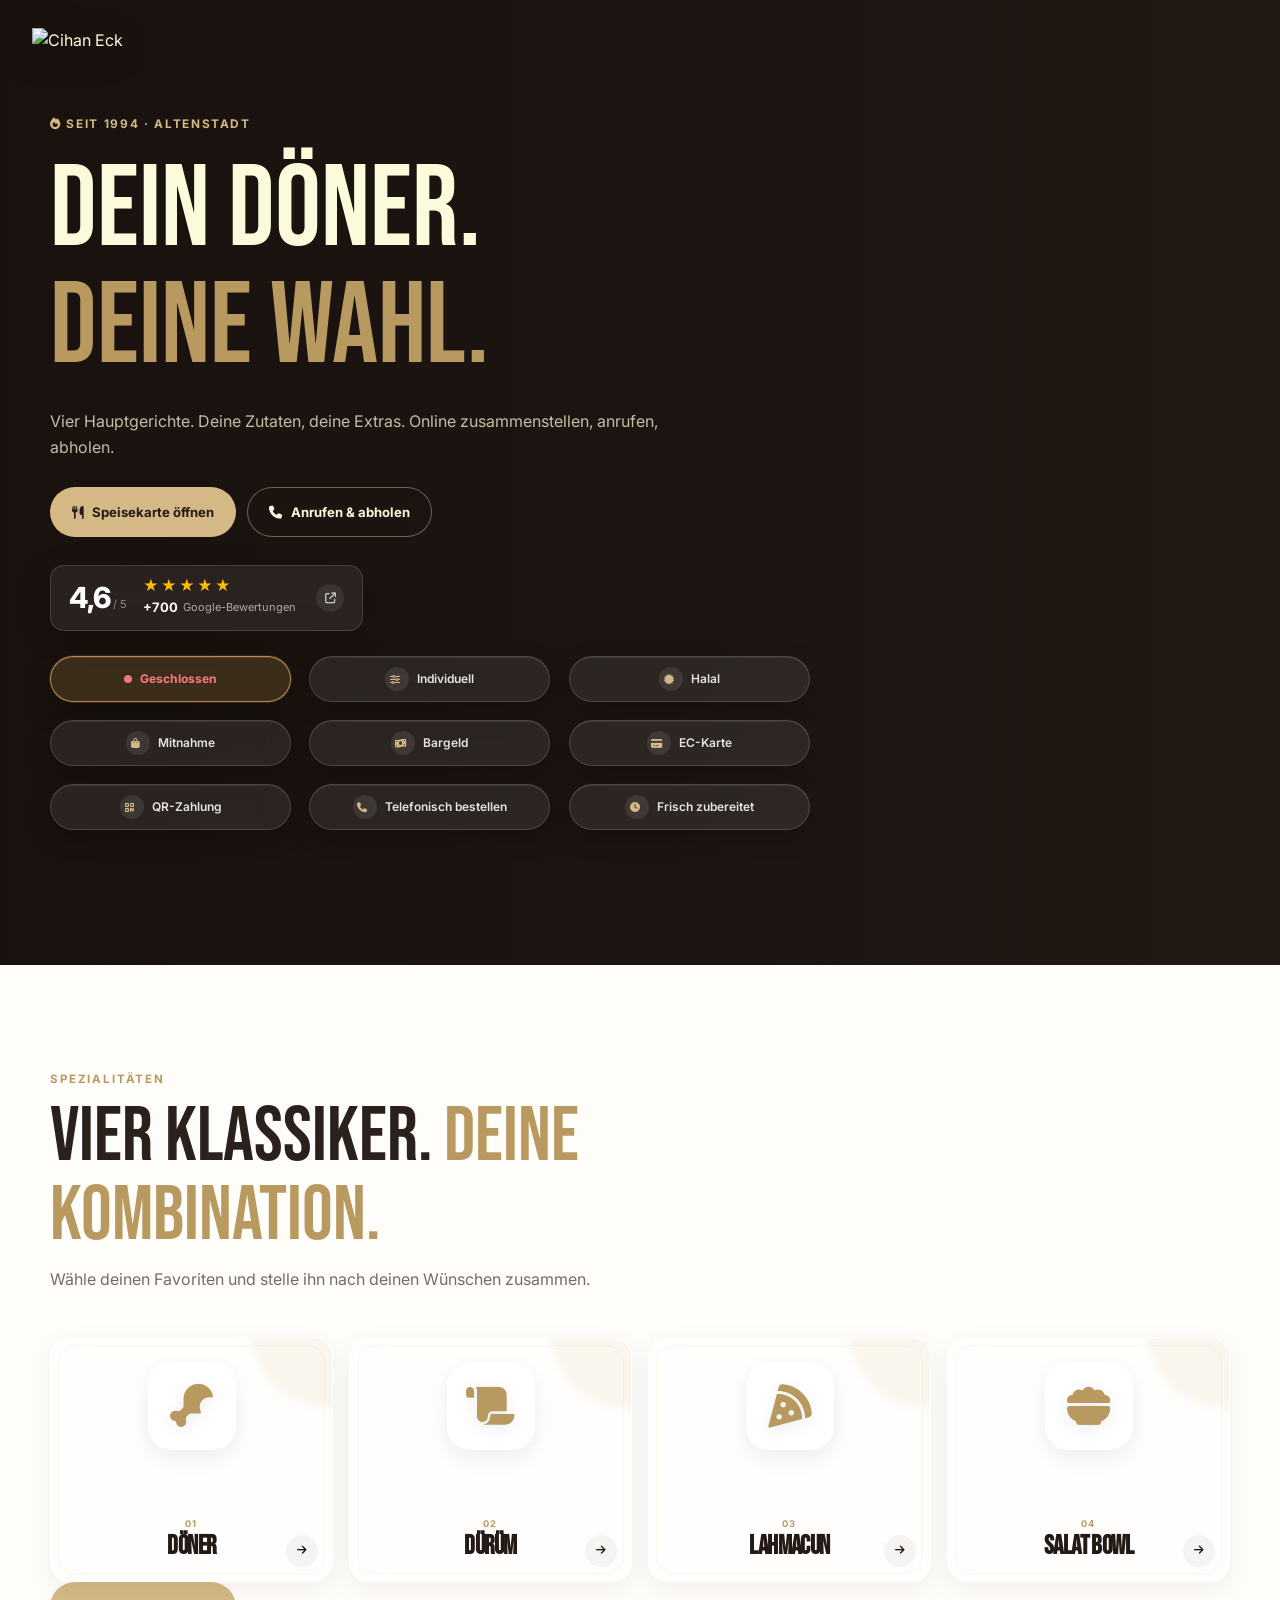
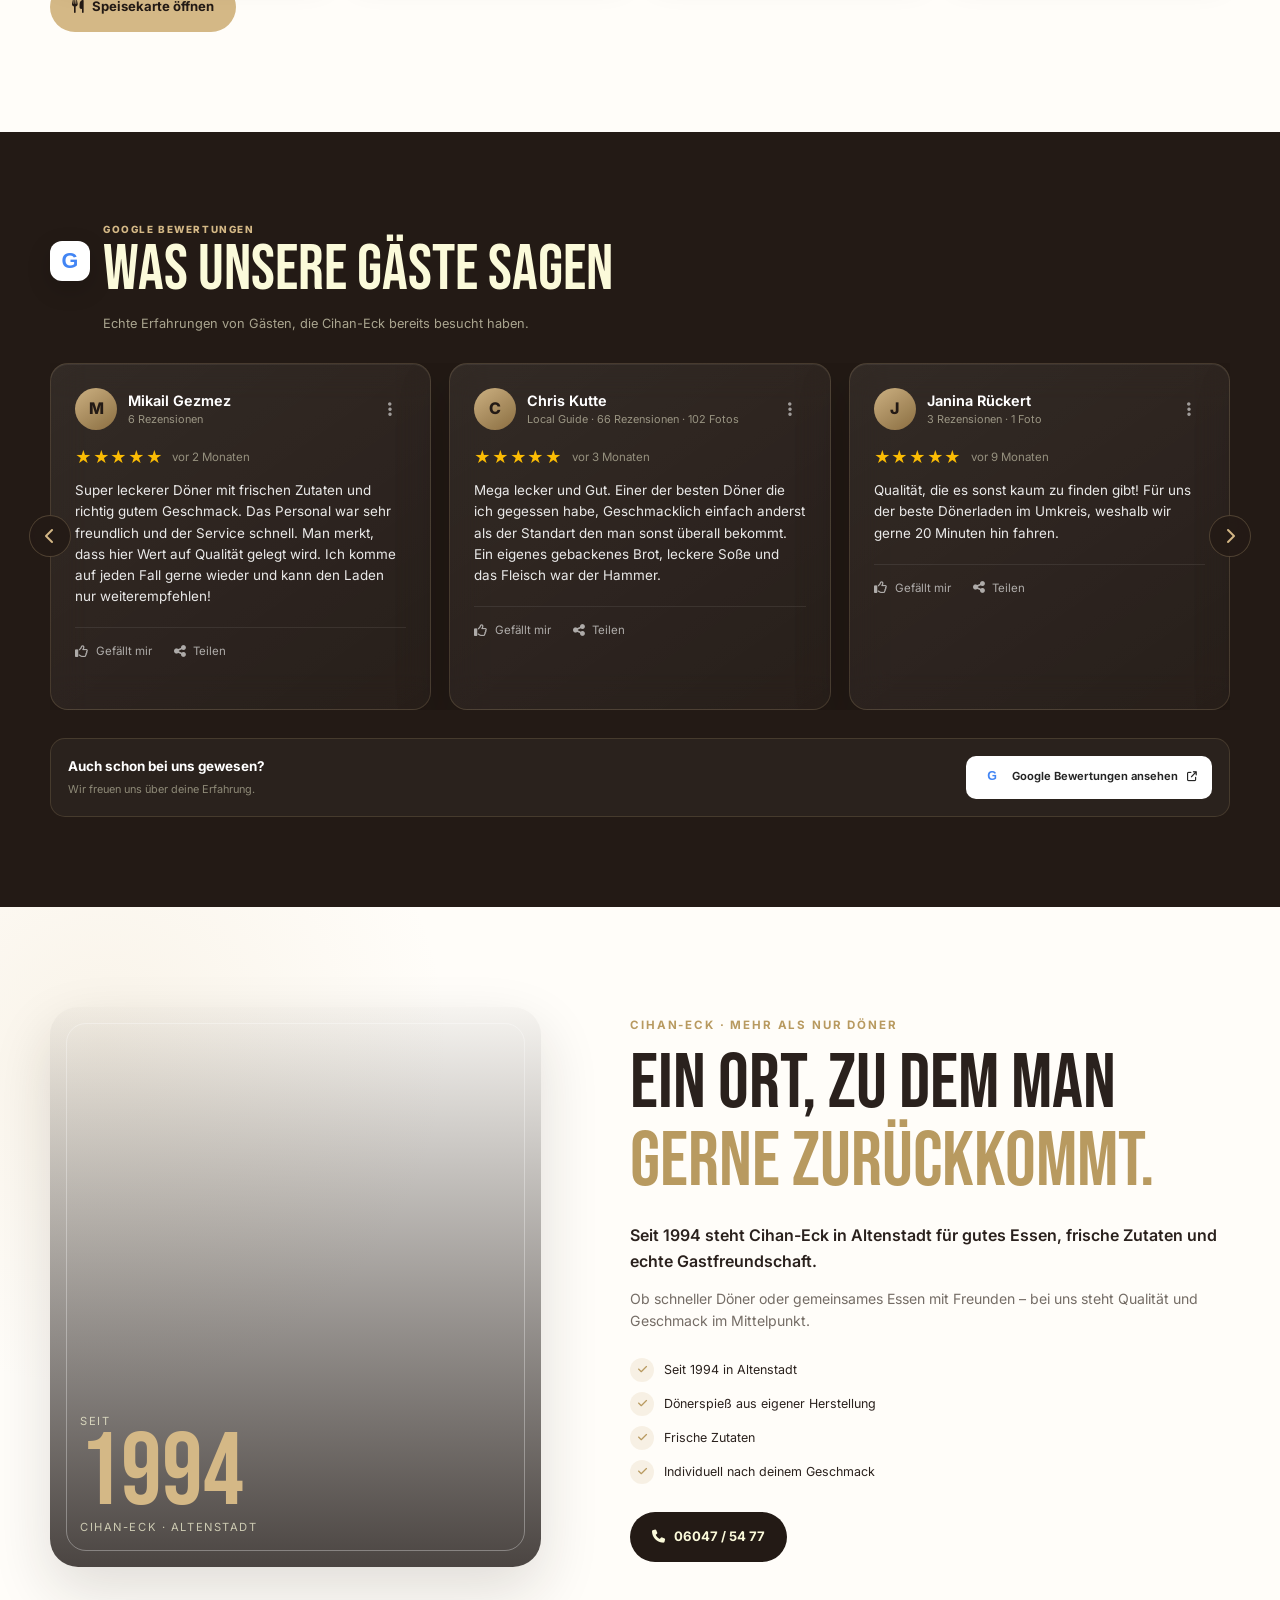
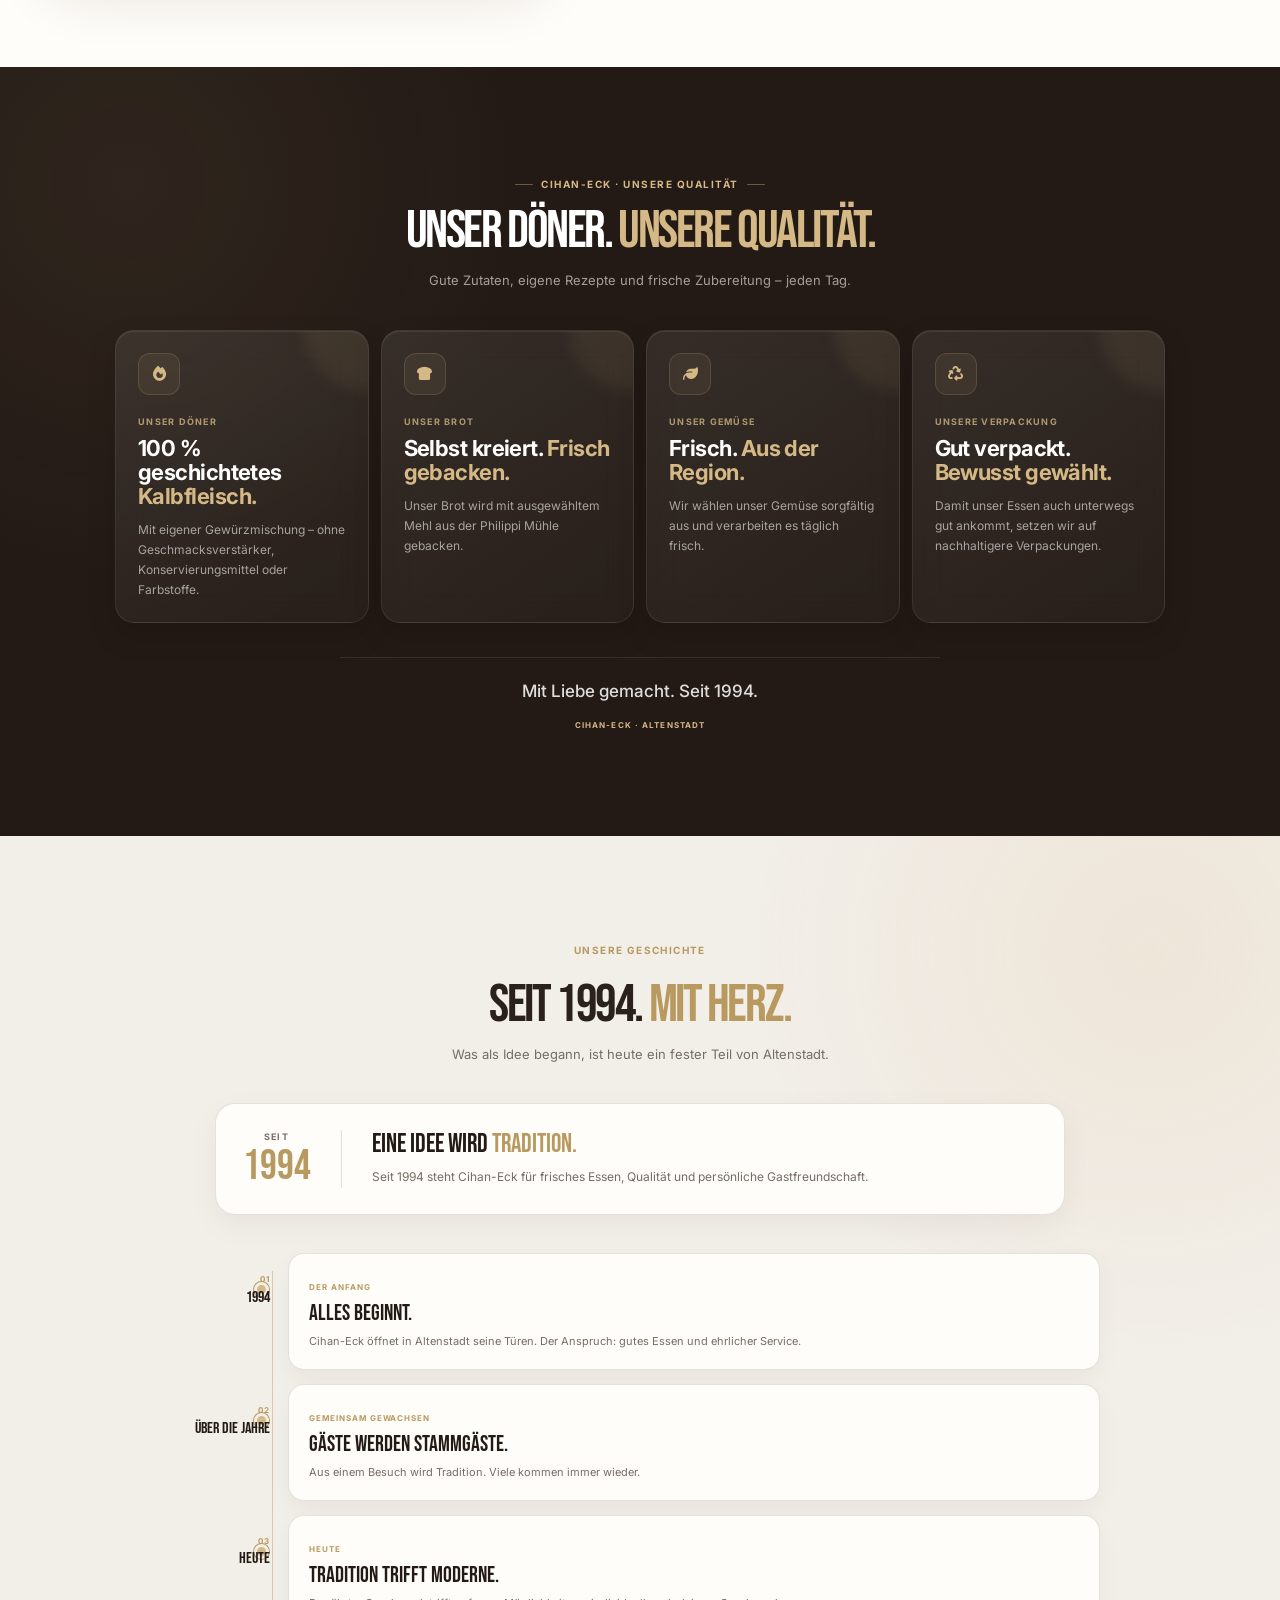
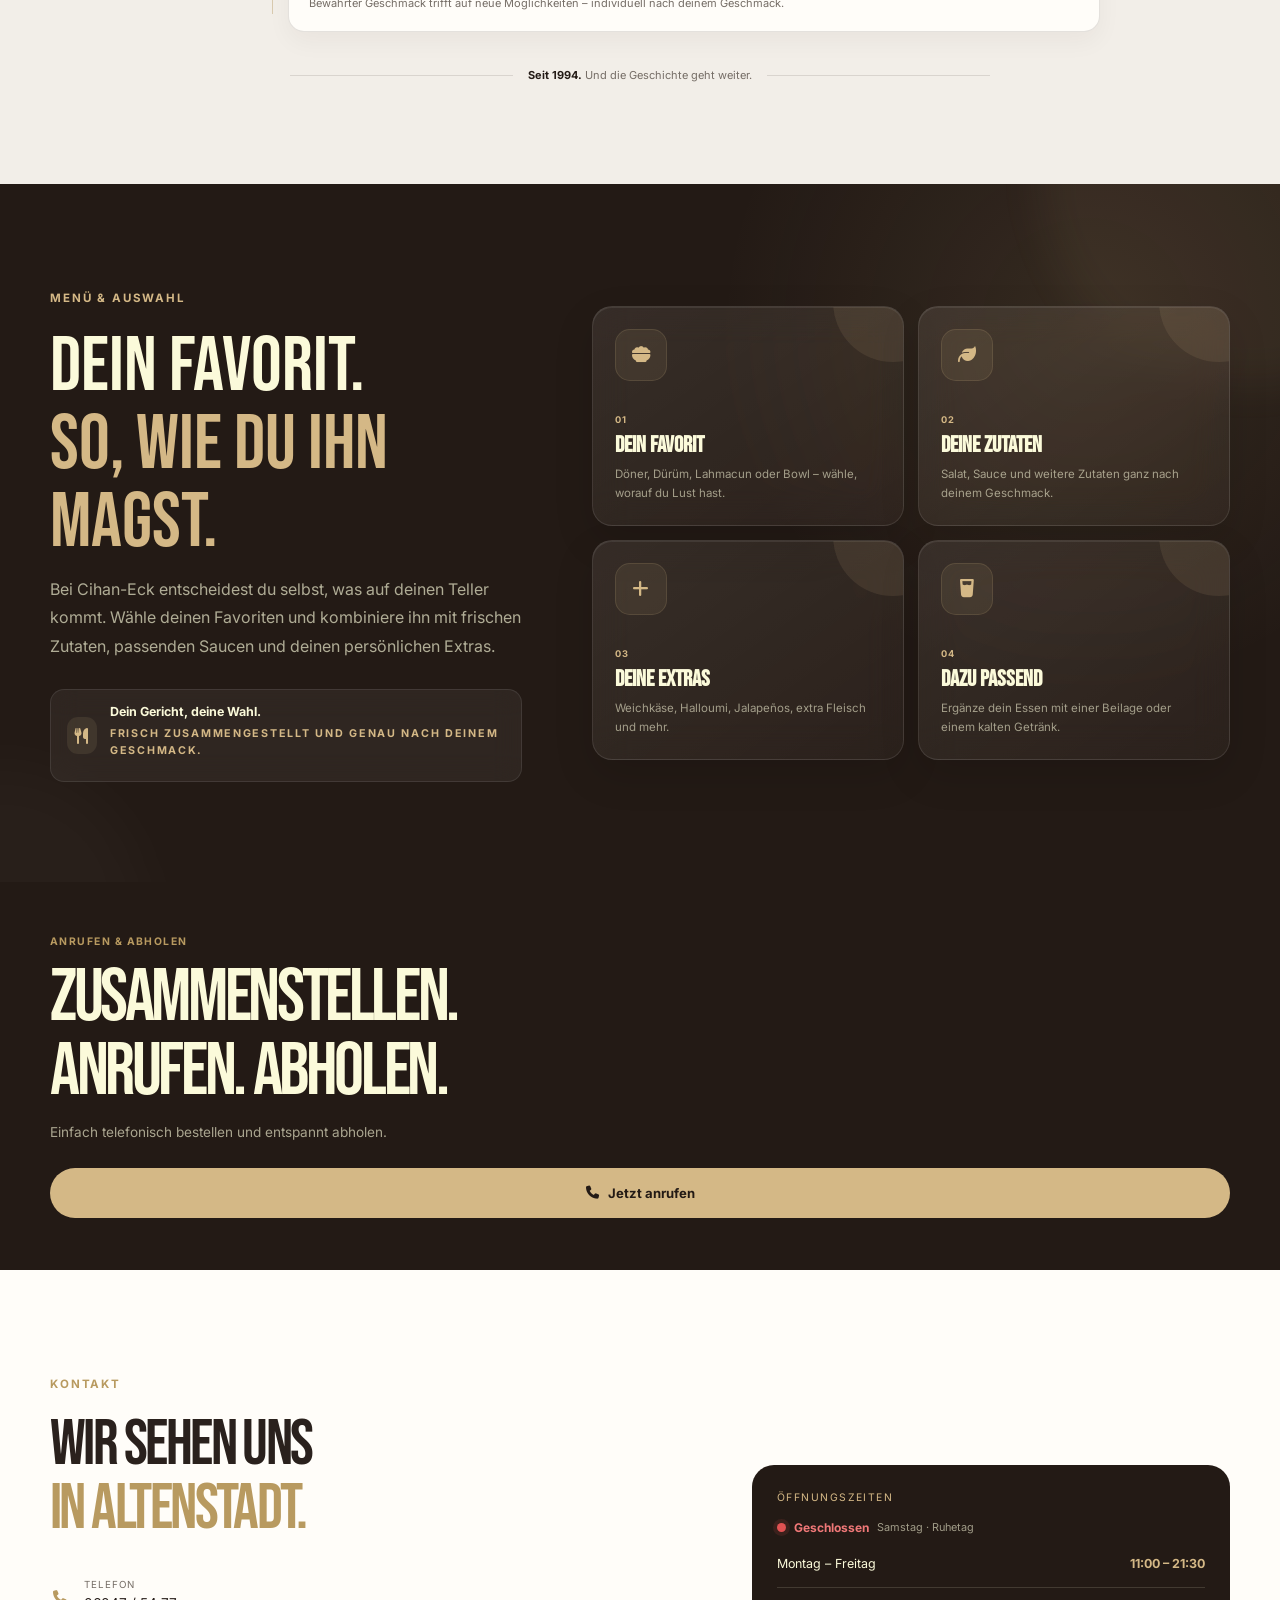
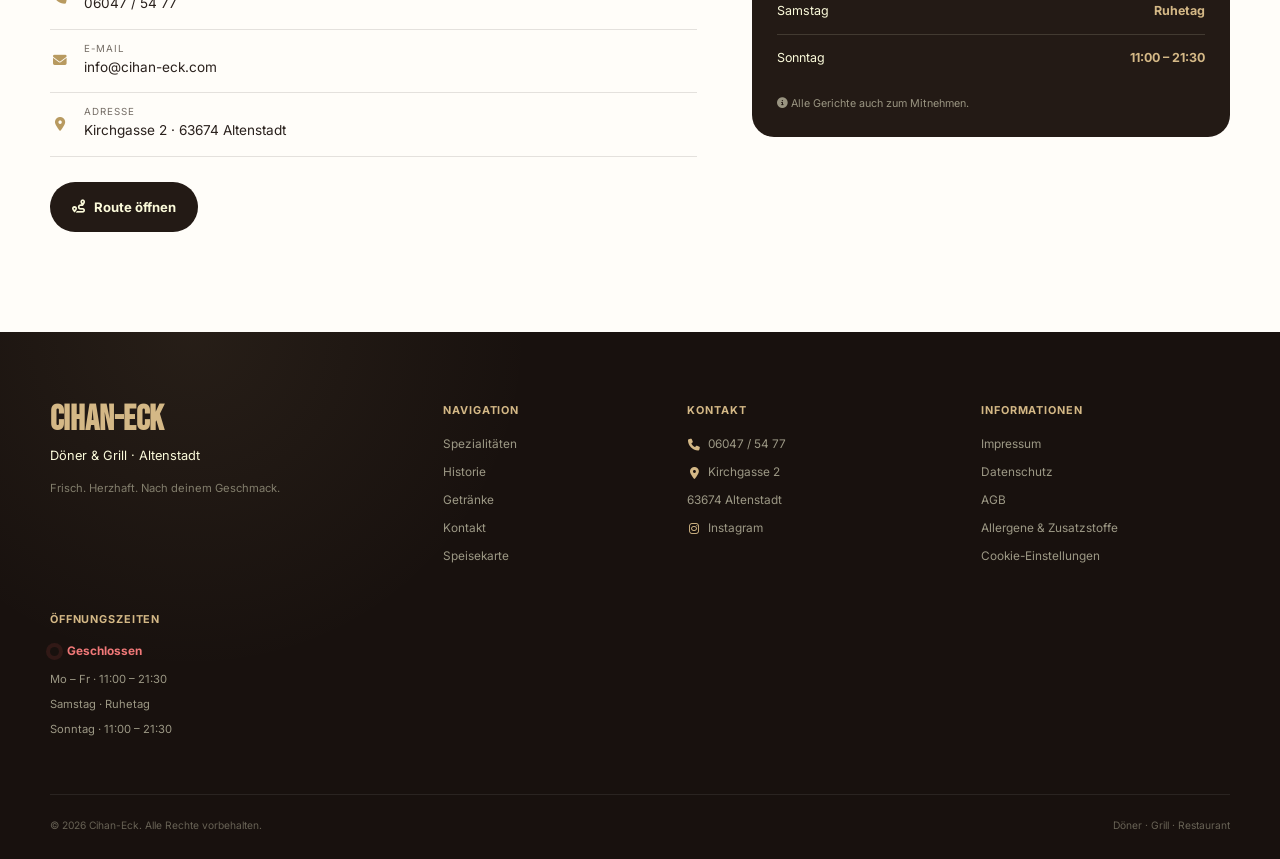
==== commit 431dc8e5: "Message" ====
--- a/index.html
+++ b/index.html
@@ -21,113 +21,171 @@
     <link rel="stylesheet" href="css/style.css" />
   </head>
   <body>
+
+    <main id="top">
 <!-- =========================================================
-     HEADER – START
-========================================================= -->
-
-<header class="site-header" id="top">
-  <!-- TOP INFORMATION BAR -->
-  <div class="meta">
-    <div class="container meta-in">
-      <span>
+     HERO SECTION – START
+========================================================= -->
+<section class="hero">
+
+  <div class="hero-bg"></div>
+  <div class="hero-overlay"></div>
+
+  <!-- LOGO OBEN LINKS -->
+  <a href="index.html" class="hero-logo">
+    <img
+      src="https://res.cloudinary.com/k3cqt6uc/image/upload/v1788876630/brave_screenshot_www.instagram.com-removebg-preview.png"
+      alt="Cihan Eck"
+    />
+  </a>
+
+  <div class="container hero-in">
+
+    <span class="eyebrow">
+      <i class="fas fa-fire"></i>
+      Seit 1994 · Altenstadt
+    </span>
+
+    <h1>
+      Dein Döner.<br />
+      <span>Deine Wahl.</span>
+    </h1>
+
+    <p>
+      Vier Hauptgerichte. Deine Zutaten, deine Extras.
+      Online zusammenstellen, anrufen, abholen.
+    </p>
+
+    <div class="actions">
+      <a class="btn gold" href="speisekarte.html">
+        <i class="fas fa-utensils"></i>
+        Speisekarte öffnen
+      </a>
+
+      <a class="btn glass" href="tel:+4960475477">
         <i class="fas fa-phone"></i>
-        06047 / 54 77
-      </span>
-
-      <span>
-        <i class="fas fa-location-dot"></i>
-        Kirchgasse 2 · 63674 Altenstadt
-      </span>
-
-      <span>
-        <i class="fas fa-shopping-bag"></i>
-        Anruf & Mitnahme
-      </span>
-
-      <a
-        href="https://www.instagram.com/cihan_eck/"
-        target="_blank"
-        rel="noopener"
-        aria-label="Cihan-Eck auf Instagram"
-      >
-        <i class="fab fa-instagram"></i>
+        Anrufen & abholen
       </a>
     </div>
+
+    <!-- =========================================================
+     GOOGLE RATING TRUST BUTTON – START
+========================================================= -->
+
+<a
+  class="google-trust"
+  href="https://easytechit.de/reviews/index.php?slug=cihan-eck-doener"
+  target="_blank"
+  rel="noopener noreferrer"
+  aria-label="Google Bewertungen öffnen"
+>
+
+  <div class="google-score">
+    <strong>4,6</strong>
+    <span>/ 5</span>
   </div>
 
-  <!-- FLOATING NAVIGATION -->
-  <nav class="nav" aria-label="Hauptnavigation">
-    <div class="container nav-in">
-      <!-- BRAND (NUR LOGO) -->
-      <a class="brand" href="#top" aria-label="Cihan-Eck Startseite">
-        <img
-          src="https://res.cloudinary.com/k3cqt6uc/image/upload/v1788876630/brave_screenshot_www.instagram.com-removebg-preview.png"
-          alt="Cihan-Eck Logo"
-        />
-      </a>
-
-      <!-- MOBILE BUTTON -->
-      <button
-        class="nav-toggle"
-        type="button"
-        aria-label="Menü öffnen"
-        aria-expanded="false"
-        aria-controls="main-navigation"
-      >
-        <i class="fas fa-bars"></i>
-      </button>
-
-      <!-- NAVIGATION -->
-      <div class="nav-links" id="main-navigation">
-        <a href="#spezialitaeten"> Spezialitäten </a>
-
-        <a href="#history"> Historie </a>
-
-        <a href="#drinks"> Getränke </a>
-
-        <a href="#kontakt"> Kontakt </a>
-
-        <a class="nav-cta" href="speisekarte.html">
-          <i class="fas fa-utensils"></i>
-          Speisekarte
-        </a>
-      </div>
-    </div>
-  </nav>
-</header>
+  <div class="google-rating-content">
+
+    <div class="google-stars" aria-label="4,6 von 5 Sternen">
+      ★★★★★
+    </div>
+
+    <div class="google-rating-text">
+      <strong>+700</strong>
+      <span>Google-Bewertungen</span>
+    </div>
+
+  </div>
+
+  <div class="google-arrow">
+    <i class="fas fa-arrow-up-right-from-square"></i>
+  </div>
+
+</a>
 
 <!-- =========================================================
-     HEADER – END
-========================================================= -->
-    <main id="top">
-      <!-- ========================================================= HERO SECTION – START ========================================================= -->
-      <section class="hero">
-        <div class="hero-bg"></div>
-        <div class="hero-overlay"></div>
-        <div class="container hero-in">
-          <span class="eyebrow"
-            ><i class="fas fa-fire"></i> Seit 1994 · Altenstadt</span
-          >
-          <h1>Dein Döner.<br /><span>Deine Wahl.</span></h1>
-          <p>
-            Vier Hauptgerichte, individuell zusammengestellt. Zutaten wählen,
-            Extras ergänzen und anschließend telefonisch zur Abholung bestellen.
-          </p>
-          <div class="actions">
-            <a class="btn gold" href="speisekarte.html"
-              ><i class="fas fa-utensils"></i> Speisekarte öffnen</a
-            ><a class="btn glass" href="tel:+4960475477"
-              ><i class="fas fa-phone"></i> Anrufen & abholen</a
-            >
-          </div>
-          <div class="trust">
-            <span><i class="fas fa-check"></i> individuell</span
-            ><span><i class="fas fa-check"></i> Halal</span
-            ><span><i class="fas fa-check"></i> Mitnahme</span>
-          </div>
-        </div>
-      </section>
-      <!-- ========================================================= HERO SECTION – END ========================================================= -->
+     GOOGLE RATING TRUST BUTTON – END
+========================================================= -->
+
+<!-- =========================================================
+     FLOATING TRUST CHIPS – START
+========================================================= -->
+
+<div class="trust">
+
+    <div class="trust-chip trust-chip-hours" data-opening-status-card>
+    <span class="trust-icon status-dot" data-opening-status-dot></span>
+    <span data-opening-status-label>Öffnungszeiten prüfen</span>
+  </div>
+
+  <div class="trust-chip trust-chip-1">
+    <span class="trust-icon">
+      <i class="fas fa-sliders"></i>
+    </span>
+    <span>Individuell</span>
+  </div>
+
+  <div class="trust-chip trust-chip-2">
+    <span class="trust-icon">
+      <i class="fas fa-certificate"></i>
+    </span>
+    <span>Halal</span>
+  </div>
+
+  <div class="trust-chip trust-chip-3">
+    <span class="trust-icon">
+      <i class="fas fa-shopping-bag"></i>
+    </span>
+    <span>Mitnahme</span>
+  </div>
+
+  <div class="trust-chip trust-chip-4">
+    <span class="trust-icon">
+      <i class="fas fa-money-bill-wave"></i>
+    </span>
+    <span>Bargeld</span>
+  </div>
+
+  <div class="trust-chip trust-chip-5">
+    <span class="trust-icon">
+      <i class="fas fa-credit-card"></i>
+    </span>
+    <span>EC-Karte</span>
+  </div>
+
+  <div class="trust-chip trust-chip-6">
+    <span class="trust-icon">
+      <i class="fas fa-qrcode"></i>
+    </span>
+    <span>QR-Zahlung</span>
+  </div>
+
+  <div class="trust-chip trust-chip-7">
+    <span class="trust-icon">
+      <i class="fas fa-phone"></i>
+    </span>
+    <span>Telefonisch bestellen</span>
+  </div>
+
+  <div class="trust-chip trust-chip-8">
+    <span class="trust-icon">
+      <i class="fas fa-clock"></i>
+    </span>
+    <span>Frisch zubereitet</span>
+  </div>
+
+</div>
+
+<!-- =========================================================
+     FLOATING TRUST CHIPS – END
+========================================================= -->
+</section>
+
+
+<!-- =========================================================
+     HERO SECTION – END
+========================================================= -->
       <!-- =========================================================
      SPECIALTIES SECTION – START
 ========================================================= -->
@@ -146,7 +204,7 @@
           <div class="four-grid">
             <a
               class="food-card"
-              href="speisekarte.html#konfigurator"
+              href="speisekarte.html#doener"
               aria-label="Döner konfigurieren"
             >
               <div class="food-icon">
@@ -164,11 +222,11 @@
 
             <a
               class="food-card"
-              href="speisekarte.html#konfigurator"
+              href="speisekarte.html#duerum"
               aria-label="Dürüm konfigurieren"
             >
               <div class="food-icon">
-                <i class="fas fa-burrito"></i>
+                <i class="fas fa-scroll" aria-hidden="true"></i>
               </div>
 
               <div class="food-card-content">
@@ -182,11 +240,11 @@
 
             <a
               class="food-card"
-              href="speisekarte.html#konfigurator"
+              href="speisekarte.html#lahmacun"
               aria-label="Lahmacun konfigurieren"
             >
               <div class="food-icon">
-                <i class="fas fa-pizza-slice"></i>
+                <i class="fas fa-pizza-slice" aria-hidden="true"></i>
               </div>
 
               <div class="food-card-content">
@@ -200,7 +258,7 @@
 
             <a
               class="food-card"
-              href="speisekarte.html#konfigurator"
+              href="speisekarte.html#salate"
               aria-label="Salat Bowl konfigurieren"
             >
               <div class="food-icon">
@@ -226,75 +284,1032 @@
      SPECIALTIES SECTION – END
 ========================================================= -->
 
-      <!-- ========================================================= ABOUT SECTION – START ========================================================= -->
-      <section class="section">
-        <div class="container about">
-          <div class="about-img"></div>
-          <div>
-            <small class="kicker">Cihan-Eck</small>
-            <h2>Einfach gut. <span>Seit 1994.</span></h2>
-            <p>
-              Tradition und eine moderne Auswahl gehören zusammen. Deshalb
-              bleibt der Charakter von Cihan-Eck erhalten, während die digitale
-              Speisekarte einfacher, klarer und individueller wird.
-            </p>
-            <ul>
-              <li>
-                <i class="fas fa-check"></i> Alle Gerichte auch zum Mitnehmen
-              </li>
-              <li><i class="fas fa-check"></i> Individuell zusammenstellen</li>
-              <li>
-                <i class="fas fa-check"></i> Telefonisch bestellen und abholen
-              </li>
-            </ul>
-            <a class="btn darkbtn" href="tel:+4960475477"
-              ><i class="fas fa-phone"></i> 06047 / 54 77</a
-            >
-          </div>
-        </div>
-      </section>
-      <!-- ========================================================= ABOUT SECTION – END ========================================================= -->
-      <!-- ========================================================= HISTORY SECTION – START ========================================================= -->
-      <section class="section stone" id="history">
-        <div class="container">
-          <div class="heading center">
-            <small>Our Journey · Unsere Historie</small>
-            <h2>Von den Anfängen <span>bis heute.</span></h2>
-            <p>
-              Der bisherige Journey-Gedanke bleibt erhalten, wird aber auf die
-              belegten Informationen reduziert.
-            </p>
-          </div>
-          <div class="timeline">
-            <article>
-              <strong>1994</strong>
-              <div>
-                <small>Der Anfang</small>
-                <h3>Cihan-Eck beginnt seine Geschichte.</h3>
-                <p>
-                  Der bestehende Auftritt nennt „Lecker seit 1994“. Diese
-                  Jahreszahl bleibt als historischer Anker sichtbar.
-                </p>
-              </div>
-            </article>
-            <article>
-              <strong>Heute</strong>
-              <div>
-                <small>Weiterentwicklung</small>
-                <h3>Tradition trifft individuelle Auswahl.</h3>
-                <p>
-                  Die neue Speisekarte verbindet das bekannte Angebot mit einem
-                  modernen Konfigurator und einer klaren Menülogik.
-                </p>
-              </div>
-            </article>
-          </div>
-        </div>
-      </section>
-      <!-- ========================================================= HISTORY SECTION – END ========================================================= -->
-      <!-- =========================================================
-   HISTORY SECTION – END
-========================================================= -->
+<!-- =========================================================
+     GOOGLE BEWERTUNGEN – START
+========================================================= -->
+
+<section class="google-reviews" id="bewertungen">
+
+  <!-- =========================
+       SECTION HEADER – START
+  ========================== -->
+  <div class="reviews-container">
+
+    <div class="reviews-heading">
+
+      <div class="reviews-heading-top">
+        <span class="google-mark">G</span>
+
+        <div>
+          <span class="reviews-eyebrow">GOOGLE BEWERTUNGEN</span>
+          <h2>Was unsere Gäste sagen</h2>
+        </div>
+      </div>
+
+      <p>
+        Echte Erfahrungen von Gästen, die Cihan-Eck bereits besucht haben.
+      </p>
+
+    </div>
+
+    <!-- =========================
+         REVIEW CAROUSEL – START
+    ========================== -->
+
+    <div class="reviews-carousel-wrapper">
+
+      <button
+        class="reviews-arrow reviews-arrow-prev"
+        type="button"
+        aria-label="Vorherige Bewertung"
+        id="reviewsPrev"
+      >
+        <i class="fas fa-chevron-left"></i>
+      </button>
+
+      <div class="reviews-carousel" id="reviewsCarousel">
+
+        <!-- REVIEW 1 -->
+        <article class="google-review-card">
+
+          <div class="review-user">
+
+            <div class="review-avatar">
+              M
+            </div>
+
+            <div class="review-user-info">
+              <strong>Mikail Gezmez</strong>
+              <span>6 Rezensionen</span>
+            </div>
+
+            <button class="review-more" type="button" aria-label="Mehr">
+              <i class="fas fa-ellipsis-v"></i>
+            </button>
+
+          </div>
+
+          <div class="review-rating-row">
+            <span class="review-stars">★★★★★</span>
+            <span class="review-date">vor 2 Monaten</span>
+          </div>
+
+          <p class="review-text">
+            Super leckerer Döner mit frischen Zutaten und richtig gutem
+            Geschmack. Das Personal war sehr freundlich und der Service
+            schnell. Man merkt, dass hier Wert auf Qualität gelegt wird.
+            Ich komme auf jeden Fall gerne wieder und kann den Laden nur
+            weiterempfehlen!
+          </p>
+
+          <div class="review-actions">
+            <button type="button">
+              <i class="far fa-thumbs-up"></i>
+              Gefällt mir
+            </button>
+
+            <button type="button">
+              <i class="fas fa-share-alt"></i>
+              Teilen
+            </button>
+          </div>
+
+        </article>
+
+
+        <!-- REVIEW 2 -->
+        <article class="google-review-card">
+
+          <div class="review-user">
+
+            <div class="review-avatar">
+              C
+            </div>
+
+            <div class="review-user-info">
+              <strong>Chris Kutte</strong>
+              <span>Local Guide · 66 Rezensionen · 102 Fotos</span>
+            </div>
+
+            <button class="review-more" type="button" aria-label="Mehr">
+              <i class="fas fa-ellipsis-v"></i>
+            </button>
+
+          </div>
+
+          <div class="review-rating-row">
+            <span class="review-stars">★★★★★</span>
+            <span class="review-date">vor 3 Monaten</span>
+          </div>
+
+          <p class="review-text">
+            Mega lecker und Gut. Einer der besten Döner die ich gegessen habe,
+            Geschmacklich einfach anderst als der Standart den man sonst
+            überall bekommt. Ein eigenes gebackenes Brot, leckere Soße und
+            das Fleisch war der Hammer.
+          </p>
+
+          <div class="review-actions">
+            <button type="button">
+              <i class="far fa-thumbs-up"></i>
+              Gefällt mir
+            </button>
+
+            <button type="button">
+              <i class="fas fa-share-alt"></i>
+              Teilen
+            </button>
+          </div>
+
+        </article>
+
+
+        <!-- REVIEW 3 -->
+        <article class="google-review-card">
+
+          <div class="review-user">
+
+            <div class="review-avatar">
+              J
+            </div>
+
+            <div class="review-user-info">
+              <strong>Janina Rückert</strong>
+              <span>3 Rezensionen · 1 Foto</span>
+            </div>
+
+            <button class="review-more" type="button" aria-label="Mehr">
+              <i class="fas fa-ellipsis-v"></i>
+            </button>
+
+          </div>
+
+          <div class="review-rating-row">
+            <span class="review-stars">★★★★★</span>
+            <span class="review-date">vor 9 Monaten</span>
+          </div>
+
+          <p class="review-text">
+            Qualität, die es sonst kaum zu finden gibt! Für uns der beste
+            Dönerladen im Umkreis, weshalb wir gerne 20 Minuten hin fahren.
+          </p>
+
+          <div class="review-actions">
+            <button type="button">
+              <i class="far fa-thumbs-up"></i>
+              Gefällt mir
+            </button>
+
+            <button type="button">
+              <i class="fas fa-share-alt"></i>
+              Teilen
+            </button>
+          </div>
+
+        </article>
+
+
+        <!-- REVIEW 4 -->
+        <article class="google-review-card">
+
+          <div class="review-user">
+
+            <div class="review-avatar">
+              H
+            </div>
+
+            <div class="review-user-info">
+              <strong>Hannah Anft</strong>
+              <span>5 Rezensionen · 6 Fotos</span>
+            </div>
+
+            <button class="review-more" type="button" aria-label="Mehr">
+              <i class="fas fa-ellipsis-v"></i>
+            </button>
+
+          </div>
+
+          <div class="review-rating-row">
+            <span class="review-stars">★★★★★</span>
+            <span class="review-date">vor einem Jahr</span>
+          </div>
+
+          <p class="review-text">
+            Sehr zu empfehlen! Der beste Döner den wir je gegessen haben!
+            Alles aus regionalen Produkten, ein eigenes Brot und mit sehr
+            viel Liebe zubereitet. Qualität die man schmeckt! Wir kommen
+            aufjedenfall wieder!
+          </p>
+
+          <div class="review-actions">
+            <button type="button">
+              <i class="far fa-thumbs-up"></i>
+              Gefällt mir
+            </button>
+
+            <button type="button">
+              <i class="fas fa-share-alt"></i>
+              Teilen
+            </button>
+          </div>
+
+        </article>
+
+
+        <!-- REVIEW 5 -->
+        <article class="google-review-card">
+
+          <div class="review-user">
+
+            <div class="review-avatar">
+              А
+            </div>
+
+            <div class="review-user-info">
+              <strong>Арташ</strong>
+              <span>2 Rezensionen</span>
+            </div>
+
+            <button class="review-more" type="button" aria-label="Mehr">
+              <i class="fas fa-ellipsis-v"></i>
+            </button>
+
+          </div>
+
+          <div class="review-rating-row">
+            <span class="review-stars">★★★★★</span>
+            <span class="review-date">vor einem Monat</span>
+          </div>
+
+          <p class="review-text">
+            Ich habe hier etwas gegessen, das ich so vorher noch nie probiert
+            habe und ich war begeistert! Alles war frisch und der Döner
+            wirklich sehr lecker. Ich kann jedem nur empfehlen, hier einmal
+            vorbeizuschauen. Mediterran Döner.
+          </p>
+
+          <div class="review-score-row">
+            <span><strong>Essen:</strong> 5</span>
+            <span><strong>Service:</strong> 5</span>
+            <span><strong>Ambiente:</strong> 5</span>
+          </div>
+
+          <div class="review-actions">
+            <button type="button">
+              <i class="far fa-thumbs-up"></i>
+              Gefällt mir
+            </button>
+
+            <button type="button">
+              <i class="fas fa-share-alt"></i>
+              Teilen
+            </button>
+          </div>
+
+        </article>
+
+
+        <!-- REVIEW 6 -->
+        <article class="google-review-card">
+
+          <div class="review-user">
+
+            <div class="review-avatar">
+              D
+            </div>
+
+            <div class="review-user-info">
+              <strong>Dovile Heinisch</strong>
+              <span>5 Rezensionen · 6 Fotos</span>
+            </div>
+
+            <button class="review-more" type="button" aria-label="Mehr">
+              <i class="fas fa-ellipsis-v"></i>
+            </button>
+
+          </div>
+
+          <div class="review-rating-row">
+            <span class="review-stars">★★★★★</span>
+            <span class="review-date">vor einem Jahr</span>
+          </div>
+
+          <p class="review-text">
+            Leckeres Essen vom Chef in Liebe zubereitet. Gemütlich und
+            geschmackvoll eingerichtet. Tolle Terrasse in bester Lage von
+            Altenstadt. Kluge und charmante Chefin.
+          </p>
+
+          <div class="review-actions">
+            <button type="button">
+              <i class="far fa-thumbs-up"></i>
+              Gefällt mir
+            </button>
+
+            <button type="button">
+              <i class="fas fa-share-alt"></i>
+              Teilen
+            </button>
+          </div>
+
+        </article>
+
+
+        <!-- REVIEW 7 -->
+        <article class="google-review-card">
+
+          <div class="review-user">
+
+            <div class="review-avatar">
+              M
+            </div>
+
+            <div class="review-user-info">
+              <strong>Mariusz K.</strong>
+              <span>Local Guide · 17 Rezensionen · 4 Fotos</span>
+            </div>
+
+            <button class="review-more" type="button" aria-label="Mehr">
+              <i class="fas fa-ellipsis-v"></i>
+            </button>
+
+          </div>
+
+          <div class="review-rating-row">
+            <span class="review-stars">★★★★★</span>
+            <span class="review-date">vor einem Jahr</span>
+          </div>
+
+          <p class="review-text">
+            Perfekter Döner! Die Qualität der ausgewählten Zutaten ist
+            hervorragend und harmoniert bestens!
+          </p>
+
+          <div class="review-actions">
+            <button type="button">
+              <i class="far fa-thumbs-up"></i>
+              Gefällt mir
+            </button>
+
+            <button type="button">
+              <i class="fas fa-share-alt"></i>
+              Teilen
+            </button>
+          </div>
+
+        </article>
+
+
+        <!-- REVIEW 8 -->
+        <article class="google-review-card">
+
+          <div class="review-user">
+
+            <div class="review-avatar">
+              K
+            </div>
+
+            <div class="review-user-info">
+              <strong>K W</strong>
+              <span>Local Guide · 99 Rezensionen · 48 Fotos</span>
+            </div>
+
+            <button class="review-more" type="button" aria-label="Mehr">
+              <i class="fas fa-ellipsis-v"></i>
+            </button>
+
+          </div>
+
+          <div class="review-rating-row">
+            <span class="review-stars">★★★★★</span>
+            <span class="review-date">Bearbeitet · vor einem Jahr</span>
+          </div>
+
+          <p class="review-text">
+            Der beste Döner, esse seit 25 Jahren dort! Edit: mittlerweile
+            esse ich seit 30 Jahren dort und es ist einer der ganz ...
+          </p>
+
+          <div class="review-actions">
+            <button type="button">
+              <i class="far fa-thumbs-up"></i>
+              Gefällt mir
+            </button>
+
+            <button type="button">
+              <i class="fas fa-share-alt"></i>
+              Teilen
+            </button>
+          </div>
+
+        </article>
+
+
+        <!-- REVIEW 9 -->
+        <article class="google-review-card">
+
+          <div class="review-user">
+
+            <div class="review-avatar">
+              V
+            </div>
+
+            <div class="review-user-info">
+              <strong>Vin Go</strong>
+              <span>Local Guide · 39 Rezensionen · 35 Fotos</span>
+            </div>
+
+            <button class="review-more" type="button" aria-label="Mehr">
+              <i class="fas fa-ellipsis-v"></i>
+            </button>
+
+          </div>
+
+          <div class="review-rating-row">
+            <span class="review-stars">★★★★★</span>
+            <span class="review-date">vor einem Jahr</span>
+          </div>
+
+          <p class="review-text">
+            Noch besser als der gehypte Bio-Döner aus Frankfurt. Absolute
+            Spitzenklasse, alles super frisch, regional und auch schöner
+            serviert als an den meisten Orten wo es Döner gibt.
+          </p>
+
+          <div class="review-actions">
+            <button type="button">
+              <i class="far fa-thumbs-up"></i>
+              Gefällt mir
+            </button>
+
+            <button type="button">
+              <i class="fas fa-share-alt"></i>
+              Teilen
+            </button>
+          </div>
+
+        </article>
+
+
+        <!-- REVIEW 10 -->
+        <article class="google-review-card">
+
+          <div class="review-user">
+
+            <div class="review-avatar">
+              E
+            </div>
+
+            <div class="review-user-info">
+              <strong>Ertan Can</strong>
+              <span>Local Guide · 22 Rezensionen · 33 Fotos</span>
+            </div>
+
+            <button class="review-more" type="button" aria-label="Mehr">
+              <i class="fas fa-ellipsis-v"></i>
+            </button>
+
+          </div>
+
+          <div class="review-rating-row">
+            <span class="review-stars">★★★★★</span>
+            <span class="review-date">Bearbeitet · vor 2 Jahren</span>
+          </div>
+
+          <p class="review-text">
+            Nach der Renovierung in 2022 hat der Laden ein tolles Ambiente.
+            Das Essen war bisher schon sehr gut, mit Spieß in Eigenherstellung
+            und lokalen Produkten, aber jetzt passt einfach alles. Einer der
+            besten Dönerläden im Rhein-Main Gebiet.
+          </p>
+
+          <div class="review-actions">
+            <button type="button">
+              <i class="far fa-thumbs-up"></i>
+              Gefällt mir
+            </button>
+
+            <button type="button">
+              <i class="fas fa-share-alt"></i>
+              Teilen
+            </button>
+          </div>
+
+        </article>
+
+
+        <!-- REVIEW 11 -->
+        <article class="google-review-card">
+
+          <div class="review-user">
+
+            <div class="review-avatar">
+              H
+            </div>
+
+            <div class="review-user-info">
+              <strong>Hansi Vorderseher</strong>
+              <span>Local Guide · 33 Rezensionen · 50 Fotos</span>
+            </div>
+
+            <button class="review-more" type="button" aria-label="Mehr">
+              <i class="fas fa-ellipsis-v"></i>
+            </button>
+
+          </div>
+
+          <div class="review-rating-row">
+            <span class="review-stars">★★★★★</span>
+            <span class="review-date">vor 2 Jahren</span>
+          </div>
+
+          <p class="review-text">
+            Sehr guter Döner, der Spieß ist selbst gemacht. Genauso die
+            Brötchen. Gute Auswahl an Beilagen. Schön eingerichteter Raum.
+            Für mich stimmt auch die Preis/Leistung. Komme gerne wieder.
+          </p>
+
+          <div class="review-actions">
+            <button type="button">
+              <i class="far fa-thumbs-up"></i>
+              Gefällt mir
+            </button>
+
+            <button type="button">
+              <i class="fas fa-share-alt"></i>
+              Teilen
+            </button>
+          </div>
+
+        </article>
+
+
+        <!-- REVIEW 12 -->
+        <article class="google-review-card">
+
+          <div class="review-user">
+
+            <div class="review-avatar">
+              J
+            </div>
+
+            <div class="review-user-info">
+              <strong>Jasnot „Jasontorben“ MCloydalf</strong>
+              <span>Local Guide · 15 Rezensionen · 1 Foto</span>
+            </div>
+
+            <button class="review-more" type="button" aria-label="Mehr">
+              <i class="fas fa-ellipsis-v"></i>
+            </button>
+
+          </div>
+
+          <div class="review-rating-row">
+            <span class="review-stars">★★★★★</span>
+            <span class="review-date">vor 3 Jahren</span>
+          </div>
+
+          <p class="review-text">
+            Sind extra aus Wölfersheim angereist, bisher der beste Döner in
+            der Wetterau, das Brot fluffig, Fleisch saftig, Grillgemüse auf
+            den Punkt, Soße ein Träumchen, eine Symphony der Geschmäcker.
+          </p>
+
+          <div class="review-actions">
+            <button type="button">
+              <i class="far fa-thumbs-up"></i>
+              Gefällt mir
+            </button>
+
+            <button type="button">
+              <i class="fas fa-share-alt"></i>
+              Teilen
+            </button>
+          </div>
+
+        </article>
+
+      </div>
+
+      <button
+        class="reviews-arrow reviews-arrow-next"
+        type="button"
+        aria-label="Nächste Bewertung"
+        id="reviewsNext"
+      >
+        <i class="fas fa-chevron-right"></i>
+      </button>
+
+    </div>
+
+    <!-- =========================
+         DOTS
+    ========================== -->
+
+    <div class="reviews-dots" id="reviewsDots"></div>
+
+    <!-- =========================
+         GOOGLE CTA
+    ========================== -->
+
+    <div class="reviews-bottom">
+
+      <div class="reviews-bottom-copy">
+        <strong>Auch schon bei uns gewesen?</strong>
+        <span>Wir freuen uns über deine Erfahrung.</span>
+      </div>
+
+      <a
+        href="https://easytechit.de/reviews/index.php?slug=cihan-eck-doener"
+        target="_blank"
+        rel="noopener noreferrer"
+        class="reviews-google-button"
+      >
+        <span class="google-button-mark">G</span>
+        <span>Google Bewertungen ansehen</span>
+        <i class="fas fa-arrow-up-right-from-square"></i>
+      </a>
+
+    </div>
+
+  </div>
+
+</section>
+
+<!-- =========================================================
+     GOOGLE BEWERTUNGEN – END
+========================================================= -->
+
+<!-- =========================================================
+     ABOUT SECTION – START
+========================================================= -->
+
+<section class="section about-story">
+  <div class="container about">
+
+    <div class="about-img">
+      <div class="about-img-content">
+        <span>Seit</span>
+        <strong>1994</strong>
+        <small>Cihan-Eck · Altenstadt</small>
+      </div>
+    </div>
+
+    <div class="about-copy">
+
+      <small class="kicker">
+        Cihan-Eck · Mehr als nur Döner
+      </small>
+
+      <h2>
+        Ein Ort, zu dem man
+        <span>gerne zurückkommt.</span>
+      </h2>
+
+      <p class="about-lead">
+        Seit 1994 steht Cihan-Eck in Altenstadt für gutes Essen,
+        frische Zutaten und echte Gastfreundschaft.
+      </p>
+
+      <p>
+        Ob schneller Döner oder gemeinsames Essen mit Freunden –
+        bei uns steht Qualität und Geschmack im Mittelpunkt.
+      </p>
+
+      <ul class="about-list">
+        <li>
+          <i class="fas fa-check"></i>
+          <span>Seit 1994 in Altenstadt</span>
+        </li>
+
+        <li>
+          <i class="fas fa-check"></i>
+          <span>Dönerspieß aus eigener Herstellung</span>
+        </li>
+
+        <li>
+          <i class="fas fa-check"></i>
+          <span>Frische Zutaten</span>
+        </li>
+
+        <li>
+          <i class="fas fa-check"></i>
+          <span>Individuell nach deinem Geschmack</span>
+        </li>
+      </ul>
+
+      <a class="btn darkbtn" href="tel:+4960475477">
+        <i class="fas fa-phone"></i>
+        06047 / 54 77
+      </a>
+
+    </div>
+
+  </div>
+</section>
+
+<!-- =========================================================
+     ABOUT SECTION – END
+========================================================= -->
+
+<!-- =========================================================
+     UNSER DÖNER – START
+========================================================= -->
+
+<section class="section kebab-quality">
+
+  <div class="container">
+
+    <div class="heading center kebab-quality-heading">
+      <small>Cihan-Eck · Unsere Qualität</small>
+
+      <h2>
+        Unser Döner.
+        <span>Unsere Qualität.</span>
+      </h2>
+
+      <p>
+        Gute Zutaten, eigene Rezepte und frische Zubereitung –
+        jeden Tag.
+      </p>
+    </div>
+
+
+    <div class="kebab-quality-grid">
+
+      <!-- FLEISCH -->
+
+      <article class="quality-card">
+
+        <div class="quality-icon">
+          <i class="fas fa-fire"></i>
+        </div>
+
+        <small>Unser Döner</small>
+
+        <h3>
+          100 % geschichtetes
+          <span>Kalbfleisch.</span>
+        </h3>
+
+        <p>
+          Mit eigener Gewürzmischung – ohne Geschmacksverstärker,
+          Konservierungsmittel oder Farbstoffe.
+        </p>
+
+
+      </article>
+
+
+      <!-- BROT -->
+
+      <article class="quality-card">
+
+        <div class="quality-icon">
+          <i class="fas fa-bread-slice"></i>
+        </div>
+
+        <small>Unser Brot</small>
+
+        <h3>
+          Selbst kreiert.
+          <span>Frisch gebacken.</span>
+        </h3>
+
+        <p>
+          Unser Brot wird mit ausgewähltem Mehl
+          aus der Philippi Mühle gebacken.
+        </p>
+
+      </article>
+
+
+      <!-- GEMÜSE -->
+
+      <article class="quality-card">
+
+        <div class="quality-icon">
+          <i class="fas fa-leaf"></i>
+        </div>
+
+        <small>Unser Gemüse</small>
+
+        <h3>
+          Frisch.
+          <span>Aus der Region.</span>
+        </h3>
+
+        <p>
+          Wir wählen unser Gemüse sorgfältig aus
+          und verarbeiten es täglich frisch.
+        </p>
+
+      </article>
+
+
+      <!-- VERPACKUNG -->
+
+      <article class="quality-card">
+
+        <div class="quality-icon">
+          <i class="fas fa-recycle"></i>
+        </div>
+
+        <small>Unsere Verpackung</small>
+
+        <h3>
+          Gut verpackt.
+          <span>Bewusst gewählt.</span>
+        </h3>
+
+        <p>
+          Damit unser Essen auch unterwegs gut ankommt,
+          setzen wir auf nachhaltigere Verpackungen.
+        </p>
+
+      </article>
+
+    </div>
+
+
+    <!-- CLOSING -->
+
+    <div class="kebab-quality-quote">
+      <p>
+        Mit Liebe gemacht. Seit 1994.
+      </p>
+
+      <span>Cihan-Eck · Altenstadt</span>
+    </div>
+
+  </div>
+
+</section>
+
+<!-- =========================================================
+     UNSER DÖNER – END
+========================================================= -->
+
+<!-- =========================================================
+     HISTORY SECTION – START
+========================================================= -->
+
+<section class="section stone history-story" id="history">
+
+  <div class="container">
+
+    <div class="heading center">
+
+      <small>Unsere Geschichte</small>
+
+      <h2>
+        Seit 1994.
+        <span>Mit Herz.</span>
+      </h2>
+
+      <p>
+        Was als Idee begann, ist heute ein fester Teil von Altenstadt.
+      </p>
+
+    </div>
+
+
+    <!-- =====================================================
+         INTRO
+    ====================================================== -->
+
+    <div class="history-intro">
+
+      <div class="history-intro-number">
+        <span>Seit</span>
+        <strong>1994</strong>
+      </div>
+
+      <div class="history-intro-text">
+
+        <h3>
+          Eine Idee wird
+          <span>Tradition.</span>
+        </h3>
+
+        <p>
+          Seit 1994 steht Cihan-Eck für frisches Essen,
+          Qualität und persönliche Gastfreundschaft.
+        </p>
+
+      </div>
+
+    </div>
+
+
+    <!-- =====================================================
+         TIMELINE
+    ====================================================== -->
+
+    <div class="timeline">
+
+      <article class="timeline-item">
+
+        <div class="timeline-year">
+          <span>01</span>
+          <strong>1994</strong>
+        </div>
+
+        <div class="timeline-content">
+
+          <small>Der Anfang</small>
+
+          <h3>
+            Alles beginnt.
+          </h3>
+
+          <p>
+            Cihan-Eck öffnet in Altenstadt seine Türen.
+            Der Anspruch: gutes Essen und ehrlicher Service.
+          </p>
+
+        </div>
+
+      </article>
+
+
+      <article class="timeline-item">
+
+        <div class="timeline-year">
+          <span>02</span>
+          <strong>Über die Jahre</strong>
+        </div>
+
+        <div class="timeline-content">
+
+          <small>Gemeinsam gewachsen</small>
+
+          <h3>
+            Gäste werden Stammgäste.
+          </h3>
+
+          <p>
+            Aus einem Besuch wird Tradition.
+            Viele kommen immer wieder.
+          </p>
+
+        </div>
+
+      </article>
+
+
+      <article class="timeline-item">
+
+        <div class="timeline-year">
+          <span>03</span>
+          <strong>Heute</strong>
+        </div>
+
+        <div class="timeline-content">
+
+          <small>Heute</small>
+
+          <h3>
+            Tradition trifft Moderne.
+          </h3>
+
+          <p>
+            Bewährter Geschmack trifft auf neue Möglichkeiten –
+            individuell nach deinem Geschmack.
+          </p>
+
+        </div>
+
+      </article>
+
+    </div>
+
+
+    <!-- =====================================================
+         CLOSING
+    ====================================================== -->
+
+    <div class="history-closing">
+
+      <span class="history-closing-line"></span>
+
+      <p>
+        <strong>Seit 1994.</strong>
+        Und die Geschichte geht weiter.
+      </p>
+
+      <span class="history-closing-line"></span>
+
+    </div>
+
+  </div>
+
+</section>
+
+<!-- =========================================================
+     HISTORY SECTION – END
+========================================================= -->
+
       <!-- =========================================================
      MENU & CHOICE SECTION – START
 ========================================================= -->
@@ -394,167 +1409,138 @@
       <!-- =========================================================
      MENU & CHOICE SECTION – END
 ========================================================= -->
-      <!-- ========================================================= DRINKS SECTION – START ========================================================= -->
-      <section class="section stone" id="drinks">
-        <div class="container">
-          <div class="heading">
-            <small>Getränke</small>
-            <h2>Etwas Kaltes <span>dazu?</span></h2>
-            <p>
-              Zwölf Getränkemotive als visuelle Auswahl. Die vollständige
-              Getränkeliste bleibt in der Speisekarte erhalten.
-            </p>
-          </div>
-          <div class="drink-photos">
-            <figure>
-              <img
-                src="https://images.pexels.com/photos/844875/pexels-photo-844875.jpeg?auto=compress&cs=tinysrgb&w=900"
-                alt="Coca-Cola"
-              />
-              <figcaption>Coca-Cola</figcaption>
-            </figure>
-            <figure>
-              <img
-                src="https://images.pexels.com/photos/4113633/pexels-photo-4113633.jpeg?auto=compress&cs=tinysrgb&w=900"
-                alt="Cola"
-              />
-              <figcaption>Cola · eiskalt</figcaption>
-            </figure>
-            <figure>
-              <img
-                src="https://images.pexels.com/photos/4113616/pexels-photo-4113616.jpeg?auto=compress&cs=tinysrgb&w=900"
-                alt="Softdrink"
-              />
-              <figcaption>Softdrinks</figcaption>
-            </figure>
-            <figure>
-              <img
-                src="https://images.pexels.com/photos/7001005/pexels-photo-7001005.jpeg?auto=compress&cs=tinysrgb&w=900"
-                alt="Cola auf Eis"
-              />
-              <figcaption>Erfrischung</figcaption>
-            </figure>
-            <figure>
-              <img
-                src="https://images.pexels.com/photos/16151001/pexels-photo-16151001.jpeg?auto=compress&cs=tinysrgb&w=900"
-                alt="Mineralwasser"
-              />
-              <figcaption>Mineralwasser</figcaption>
-            </figure>
-            <figure>
-              <img
-                src="https://images.pexels.com/photos/30878212/pexels-photo-30878212.jpeg?auto=compress&cs=tinysrgb&w=900"
-                alt="Ayran"
-              />
-              <figcaption>Ayran</figcaption>
-            </figure>
-            <figure>
-              <img
-                src="https://images.pexels.com/photos/26648792/pexels-photo-26648792.jpeg?auto=compress&cs=tinysrgb&w=900"
-                alt="Ayran im Restaurant"
-              />
-              <figcaption>Ayran · klassisch</figcaption>
-            </figure>
-            <figure>
-              <img
-                src="https://images.pexels.com/photos/12821515/pexels-photo-12821515.jpeg?auto=compress&cs=tinysrgb&w=900"
-                alt="Espresso und Latte"
-              />
-              <figcaption>Kaffee</figcaption>
-            </figure>
-            <figure>
-              <img
-                src="https://images.pexels.com/photos/893509/pexels-photo-893509.jpeg?auto=compress&cs=tinysrgb&w=900"
-                alt="Cappuccino"
-              />
-              <figcaption>Cappuccino</figcaption>
-            </figure>
-            <figure>
-              <img
-                src="https://images.pexels.com/photos/28098571/pexels-photo-28098571.jpeg?auto=compress&cs=tinysrgb&w=900"
-                alt="Latte Art"
-              />
-              <figcaption>Latte</figcaption>
-            </figure>
-            <figure>
-              <img
-                src="https://images.pexels.com/photos/7593823/pexels-photo-7593823.jpeg?auto=compress&cs=tinysrgb&w=900"
-                alt="Espresso"
-              />
-              <figcaption>Espresso</figcaption>
-            </figure>
-            <figure>
-              <img
-                src="https://images.pexels.com/photos/18039299/pexels-photo-18039299.jpeg?auto=compress&cs=tinysrgb&w=900"
-                alt="Kaffee"
-              />
-              <figcaption>Kaffeevariationen</figcaption>
-            </figure>
-          </div>
-          <div class="center-action">
-            <a class="btn gold darktext" href="speisekarte.html#getraenke"
-              ><i class="fas fa-glass-water"></i> Alle Getränke</a
-            >
-          </div>
-        </div>
-      </section>
-      <!-- ========================================================= DRINKS SECTION – END ========================================================= -->
-      <!-- ========================================================= CTA SECTION – START ========================================================= -->
-      <section class="cta">
-        <div class="container cta-in">
-          <div>
-            <small>ANRUF & MITNAHME</small>
-            <h2>Zusammenstellen. Anrufen. Abholen.</h2>
-            <p>Kein Online-Checkout – einfach telefonisch bestellen.</p>
-          </div>
-          <a class="btn gold" href="tel:+4960475477"
-            ><i class="fas fa-phone"></i> Jetzt anrufen</a
-          >
-        </div>
-      </section>
-      <!-- ========================================================= CTA SECTION – END ========================================================= -->
-      <!-- ========================================================= CONTACT SECTION – START ========================================================= -->
-      <section class="section" id="kontakt">
-        <div class="container contact">
-          <div>
-            <small class="kicker">Kontakt</small>
-            <h2>Wir sehen uns <span>in Altenstadt.</span></h2>
-            <div class="contact-list">
-              <a href="tel:+4960475477"
-                ><i class="fas fa-phone"></i
-                ><span><small>Telefon</small>06047 / 54 77</span></a
-              ><a href="mailto:info@cihan-eck.com"
-                ><i class="fas fa-envelope"></i
-                ><span><small>E-Mail</small>info@cihan-eck.com</span></a
-              >
-              <div>
-                <i class="fas fa-location-dot"></i
-                ><span
-                  ><small>Adresse</small>Kirchgasse 2 · 63674 Altenstadt</span
-                >
-              </div>
-            </div>
-            <a
-              class="btn darkbtn"
-              href="https://www.google.com/maps/search/?api=1&query=Kirchgasse+2+63674+Altenstadt"
-              target="_blank"
-              rel="noopener"
-              ><i class="fas fa-route"></i> Route öffnen</a
-            >
-          </div>
-          <div class="hours">
-            <small>Öffnungszeiten</small>
-            <p><span>Montag – Freitag</span><b>11:00 – 21:30</b></p>
-            <p><span>Samstag</span><b>Ruhetag</b></p>
-            <p><span>Sonntag</span><b>11:00 – 21:30</b></p>
-            <em
-              ><i class="fas fa-info-circle"></i> Alle Gerichte auch zum
-              Mitnehmen.</em
-            >
-          </div>
-        </div>
-      </section>
-      <!-- ========================================================= CONTACT SECTION – END ========================================================= -->
+
+<!-- =========================================================
+     CTA SECTION – START
+     ========================================================= -->
+
+<section class="cta">
+  <div class="container cta-in">
+
+    <div>
+      <small>Anrufen & Abholen</small>
+
+      <h2>
+        Zusammenstellen.
+        Anrufen.
+        Abholen.
+      </h2>
+
+      <p>
+        Einfach telefonisch bestellen und entspannt abholen.
+      </p>
+    </div>
+
+    <a class="btn gold" href="tel:+4960475477">
+      <i class="fas fa-phone"></i>
+      Jetzt anrufen
+    </a>
+
+  </div>
+</section>
+
+<!-- =========================================================
+     CTA SECTION – END
+     ========================================================= -->
+
+
+<!-- =========================================================
+     CONTACT SECTION – START
+     ========================================================= -->
+
+<section class="section" id="kontakt">
+
+  <div class="container contact">
+
+    <div>
+
+      <small class="kicker">Kontakt</small>
+
+      <h2>
+        Wir sehen uns
+        <span>in Altenstadt.</span>
+      </h2>
+
+      <div class="contact-list">
+
+        <a href="tel:+4960475477">
+          <i class="fas fa-phone"></i>
+          <span>
+            <small>Telefon</small>
+            06047 / 54 77
+          </span>
+        </a>
+
+        <a href="mailto:info@cihan-eck.com">
+          <i class="fas fa-envelope"></i>
+          <span>
+            <small>E-Mail</small>
+            info@cihan-eck.com
+          </span>
+        </a>
+
+        <div>
+          <i class="fas fa-location-dot"></i>
+          <span>
+            <small>Adresse</small>
+            Kirchgasse 2 · 63674 Altenstadt
+          </span>
+        </div>
+
+      </div>
+
+      <a
+        class="btn darkbtn"
+        href="https://www.google.com/maps/search/?api=1&query=Kirchgasse+2+63674+Altenstadt"
+        target="_blank"
+        rel="noopener"
+      >
+        <i class="fas fa-route"></i>
+        Route öffnen
+      </a>
+
+    </div>
+
+
+    <div class="hours">
+
+      <small>Öffnungszeiten</small>
+
+      <div class="opening-status" data-opening-status-card>
+        <span class="status-dot" data-opening-status-dot></span>
+        <strong data-opening-status-label>Öffnungszeiten prüfen</strong>
+        <span data-opening-status-detail></span>
+      </div>
+
+      <p>
+        <span>Montag – Freitag</span>
+        <b>11:00 – 21:30</b>
+      </p>
+
+      <p>
+        <span>Samstag</span>
+        <b>Ruhetag</b>
+      </p>
+
+      <p>
+        <span>Sonntag</span>
+        <b>11:00 – 21:30</b>
+      </p>
+
+      <em>
+        <i class="fas fa-info-circle"></i>
+        Alle Gerichte auch zum Mitnehmen.
+      </em>
+
+    </div>
+
+  </div>
+
+</section>
+
+<!-- =========================================================
+     CONTACT SECTION – END
+     ========================================================= -->
     </main>
     <!-- =========================================================
      FOOTER – START
@@ -625,6 +1611,19 @@
           <button type="button" id="cookie-settings">
             Cookie-Einstellungen
           </button>
+        </div>
+
+        <div class="footer-column footer-hours">
+          <strong>Öffnungszeiten</strong>
+
+          <div class="footer-opening-status" data-opening-status-card>
+            <span class="status-dot" data-opening-status-dot></span>
+            <span data-opening-status-label>Öffnungszeiten prüfen</span>
+          </div>
+
+          <span>Mo – Fr · 11:00 – 21:30</span>
+          <span>Samstag · Ruhetag</span>
+          <span>Sonntag · 11:00 – 21:30</span>
         </div>
       </div>
 
@@ -857,11 +1856,35 @@
             Zusatzstoffe enthalten.
           </p>
 
+          <h3>Zusatzstoffe</h3>
+
+          <p>
+            <strong>1</strong> mit Farbstoff · <strong>2</strong> mit
+            Konservierungsmitteln · <strong>3</strong> mit
+            Antioxidationsmitteln · <strong>4</strong> mit Phosphat ·
+            <strong>5</strong> mit Geschmacksverstärkern ·
+            <strong>6</strong> koffeinhaltig · <strong>7</strong> enthält eine
+            Phenylalaninquelle
+          </p>
+
           <h3>Allergene</h3>
 
           <p>
-            Dazu können unter anderem Gluten, Milch, Eier, Senf, Sesam und
-            weitere kennzeichnungspflichtige Stoffe gehören.
+            <strong>a</strong> Gluten · <strong>b</strong> Krebstiere ·
+            <strong>c</strong> Eier · <strong>d</strong> Fisch ·
+            <strong>e</strong> Erdnüsse · <strong>f</strong> Sojabohnen ·
+            <strong>g</strong> Milch · <strong>h</strong> Hülsenfrüchte ·
+            <strong>i</strong> Sellerie · <strong>j</strong> Senf ·
+            <strong>k</strong> Sesamsamen · <strong>l</strong> Schwefeldioxid
+            und Sulfite · <strong>m</strong> Lupinen · <strong>n</strong>
+            Weichtiere
+          </p>
+
+          <h3>Döner-Gewürzmischung</h3>
+
+          <p>
+            Im Döner enthalten: Oregano, Paprika, Chili, Salz, Knoblauch und
+            Zwiebeln.
           </p>
 
           <h3>Wichtiger Hinweis</h3>
@@ -877,8 +1900,9 @@
           </p>
 
           <p class="legal-hint">
-            Die konkrete Allergen- und Zusatzstoffkennzeichnung muss anhand der
-            tatsächlich verwendeten Zutaten erstellt werden.
+            Die Kennzeichnung gilt vorbehaltlich der tatsächlich verwendeten
+            Zutaten und Rezepturen. Bei Fragen sprich uns bitte vor deiner
+            Bestellung an.
           </p>
         </div>
       </div>
@@ -990,8 +2014,26 @@
       </div>
     </div>
     <div class="mobile-actions">
-      <a href="tel:+4960475477"><i class="fas fa-phone"></i>Anrufen</a
-      ><a href="speisekarte.html"><i class="fas fa-utensils"></i>Speisekarte</a>
+      <a class="active" href="#top">
+        <i class="fas fa-house"></i>
+        Home
+      </a>
+      <a href="speisekarte.html">
+        <i class="fas fa-utensils"></i>
+        Karte
+      </a>
+      <a href="speisekarte.html#cart">
+        <i class="fas fa-basket-shopping"></i>
+        Warenkorb
+      </a>
+      <a href="#drinks">
+        <i class="fas fa-glass-water"></i>
+        Getränke
+      </a>
+      <a href="tel:+4960475477">
+        <i class="fas fa-phone"></i>
+        Anrufen
+      </a>
     </div>
     <script src="js/main.js"></script>
   </body>
--- a/css/style.css
+++ b/css/style.css
@@ -463,6 +463,628 @@
 }
 
 /* =========================================================
+   HERO LOGO – OBEN LINKS
+========================================================= */
+
+.hero {
+  position: relative;
+}
+
+/* Logo aus dem normalen Hero-Layout herausnehmen */
+.hero-logo {
+  position: absolute;
+  top: 28px;
+  left: 32px;
+
+  z-index: 10;
+
+  display: flex;
+  align-items: center;
+  justify-content: center;
+
+  width: 125px;
+  height: auto;
+
+  text-decoration: none;
+}
+
+.hero-logo img {
+  display: block;
+
+  width: 100%;
+  height: auto;
+
+  object-fit: contain;
+
+  filter: drop-shadow(0 6px 18px rgba(0, 0, 0, 0.35));
+
+  transition:
+    transform 0.25s ease,
+    filter 0.25s ease;
+}
+
+.hero-logo:hover img {
+  transform: scale(1.05);
+  filter: drop-shadow(0 8px 22px rgba(0, 0, 0, 0.45));
+}
+
+/* =========================================================
+   HERO LOGO – TABLET
+========================================================= */
+
+@media (max-width: 768px) {
+  .hero-logo {
+    top: 20px;
+    left: 20px;
+
+    width: 100px;
+  }
+}
+
+/* =========================================================
+   HERO LOGO – MOBILE
+========================================================= */
+
+@media (max-width: 480px) {
+  .hero-logo {
+    top: 16px;
+    left: 16px;
+
+    width: 82px;
+  }
+}
+
+/* =========================================================
+   GOOGLE TRUST BUTTON – START
+========================================================= */
+
+.google-trust {
+  position: relative;
+
+  display: inline-flex;
+  align-items: center;
+  gap: 16px;
+
+  margin-top: 28px;
+  padding: 12px 18px;
+
+  color: #fff;
+  text-decoration: none;
+
+  border: 1px solid rgba(255, 255, 255, 0.14);
+  border-radius: 14px;
+
+  background: rgba(255, 255, 255, 0.07);
+
+  backdrop-filter: blur(14px);
+  -webkit-backdrop-filter: blur(14px);
+
+  box-shadow: 0 8px 30px rgba(0, 0, 0, 0.18);
+
+  transition:
+    transform 0.3s ease,
+    background 0.3s ease,
+    border-color 0.3s ease,
+    box-shadow 0.3s ease;
+}
+
+/* HOVER */
+
+.google-trust:hover {
+  transform: translateY(-2px);
+
+  background: rgba(255, 255, 255, 0.11);
+
+  border-color: rgba(255, 255, 255, 0.25);
+
+  box-shadow: 0 12px 35px rgba(0, 0, 0, 0.25);
+}
+
+/* =========================================================
+   SCORE
+========================================================= */
+
+.google-score {
+  display: flex;
+  align-items: baseline;
+  gap: 3px;
+}
+
+.google-score strong {
+  font-size: 29px;
+  line-height: 1;
+
+  font-weight: 800;
+  letter-spacing: -1px;
+}
+
+.google-score span {
+  color: rgba(255, 255, 255, 0.48);
+
+  font-size: 11px;
+}
+
+/* =========================================================
+   CONTENT
+========================================================= */
+
+.google-rating-content {
+  display: flex;
+  flex-direction: column;
+  gap: 4px;
+}
+
+/* STERNE */
+
+.google-stars {
+  color: #fbbc04;
+
+  font-size: 15px;
+  line-height: 1;
+
+  letter-spacing: 2px;
+
+  animation: googleStarsPulse 3s ease-in-out infinite;
+}
+
+/* =========================================================
+   BEWERTUNGEN
+========================================================= */
+
+.google-rating-text {
+  display: flex;
+  align-items: center;
+  gap: 5px;
+
+  font-size: 12px;
+}
+
+.google-rating-text strong {
+  font-size: 13px;
+  font-weight: 700;
+}
+
+.google-rating-text span {
+  color: rgba(255, 255, 255, 0.62);
+
+  font-size: 11px;
+}
+
+/* =========================================================
+   EXTERNAL LINK ICON
+========================================================= */
+
+.google-arrow {
+  display: flex;
+  align-items: center;
+  justify-content: center;
+
+  width: 28px;
+  height: 28px;
+
+  margin-left: 4px;
+
+  border-radius: 50%;
+
+  background: rgba(255, 255, 255, 0.08);
+
+  color: rgba(255, 255, 255, 0.7);
+
+  font-size: 11px;
+
+  transition:
+    transform 0.3s ease,
+    background 0.3s ease,
+    color 0.3s ease;
+}
+
+.google-trust:hover .google-arrow {
+  transform: translate(2px, -2px);
+
+  background: rgba(255, 255, 255, 0.15);
+
+  color: #fff;
+}
+
+/* =========================================================
+   ANIMATION
+========================================================= */
+
+@keyframes googleStarsPulse {
+  0%,
+  100% {
+    opacity: 0.85;
+  }
+
+  50% {
+    opacity: 1;
+    transform: scale(1.03);
+  }
+}
+
+/* =========================================================
+   MOBILE
+========================================================= */
+
+@media (max-width: 480px) {
+  .google-trust {
+    gap: 12px;
+
+    margin-top: 22px;
+    padding: 11px 14px;
+
+    border-radius: 13px;
+  }
+
+  .google-score strong {
+    font-size: 25px;
+  }
+
+  .google-stars {
+    font-size: 13px;
+    letter-spacing: 1.5px;
+  }
+
+  .google-rating-text span {
+    font-size: 10px;
+  }
+
+  .google-arrow {
+    width: 25px;
+    height: 25px;
+
+    font-size: 10px;
+  }
+}
+
+/* =========================================================
+   GOOGLE TRUST BUTTON – END
+========================================================= */
+
+/* =========================================================
+   FLOATING TRUST CHIPS – START
+========================================================= */
+
+.trust {
+  width: min(760px, 100%);
+  display: grid;
+  grid-template-columns: repeat(3, minmax(0, 1fr));
+  align-items: center;
+  justify-content: center;
+  gap: 12px;
+
+  margin-top: 26px;
+
+  position: relative;
+  z-index: 3;
+}
+
+/* =========================================================
+   GLASS CHIP
+========================================================= */
+
+.trust-chip {
+  min-width: 0;
+  min-height: 46px;
+  display: flex;
+  align-items: center;
+  justify-content: center;
+  gap: 8px;
+
+  padding: 9px 14px;
+
+  border: 1px solid rgba(255, 255, 255, 0.15);
+  border-radius: 999px;
+
+  background: rgba(255, 255, 255, 0.08);
+
+  backdrop-filter: blur(14px);
+  -webkit-backdrop-filter: blur(14px);
+
+  color: rgba(255, 255, 255, 0.88);
+
+  font-size: 12px;
+  font-weight: 600;
+
+  white-space: nowrap;
+
+  box-shadow:
+    0 8px 24px rgba(0, 0, 0, 0.18),
+    inset 0 1px 0 rgba(255, 255, 255, 0.08);
+
+  will-change: transform;
+
+  transition:
+    background 0.3s ease,
+    border-color 0.3s ease,
+    box-shadow 0.3s ease;
+}
+
+/* =========================================================
+   ICON
+========================================================= */
+
+.trust-icon {
+  display: flex;
+  align-items: center;
+  justify-content: center;
+
+  width: 24px;
+  height: 24px;
+
+  flex-shrink: 0;
+
+  border-radius: 50%;
+
+  background: rgba(255, 255, 255, 0.09);
+
+  color: var(--gold, #d4b886);
+
+  font-size: 10px;
+}
+
+/* =========================================================
+   DESKTOP FLOATING
+========================================================= */
+
+.trust-chip-1 {
+  animation: trustFloatDesktop 4s ease-in-out infinite;
+  animation-delay: 0s;
+}
+
+.trust-chip-2 {
+  animation: trustFloatDesktop 4s ease-in-out infinite;
+  animation-delay: -1.3s;
+}
+
+.trust-chip-3 {
+  animation: trustFloatDesktop 4s ease-in-out infinite;
+  animation-delay: -2.6s;
+}
+
+.trust-chip-4 {
+  animation: trustFloatDesktop 4s ease-in-out infinite;
+  animation-delay: -0.6s;
+}
+
+.trust-chip-5 {
+  animation: trustFloatDesktop 4s ease-in-out infinite;
+  animation-delay: -1.9s;
+}
+
+.trust-chip-6 {
+  animation: trustFloatDesktop 4s ease-in-out infinite;
+  animation-delay: -3.2s;
+}
+
+.trust-chip-7 {
+  animation: trustFloatDesktop 4s ease-in-out infinite;
+  animation-delay: -0.9s;
+}
+
+.trust-chip-8 {
+  animation: trustFloatDesktop 4s ease-in-out infinite;
+  animation-delay: -2.2s;
+}
+
+.trust-chip-9 {
+  animation: trustFloatDesktop 4s ease-in-out infinite;
+  animation-delay: -3.5s;
+}
+
+.trust-chip-hours {
+  border-color: rgba(241, 183, 97, 0.7);
+  background: rgba(241, 183, 97, 0.16);
+  box-shadow:
+    0 0 0 1px rgba(241, 183, 97, 0.12),
+    0 12px 28px rgba(0, 0, 0, 0.22),
+    inset 0 1px 0 rgba(255, 255, 255, 0.12);
+  font-weight: 750;
+}
+
+.trust-chip-hours .trust-icon {
+  background: rgba(255, 255, 255, 0.14);
+}
+
+/* =========================================================
+   DESKTOP FLOATING ANIMATION
+========================================================= */
+
+@keyframes trustFloatDesktop {
+  0%,
+  100% {
+    transform: translateY(0) rotate(0deg);
+  }
+
+  50% {
+    transform: translateY(-7px) rotate(0.5deg);
+  }
+}
+
+/* =========================================================
+   HOVER
+========================================================= */
+
+.trust-chip:hover {
+  background: rgba(255, 255, 255, 0.13);
+
+  border-color: rgba(255, 255, 255, 0.24);
+
+  box-shadow:
+    0 12px 30px rgba(0, 0, 0, 0.24),
+    inset 0 1px 0 rgba(255, 255, 255, 0.1);
+}
+
+/* =========================================================
+   MOBILE – HORIZONTAL FLOATING
+========================================================= */
+
+@media (max-width: 600px) {
+  .trust {
+    width: 100%;
+    display: grid;
+    grid-template-columns: repeat(3, minmax(0, 1fr));
+    align-items: center;
+
+    gap: 6px;
+
+    margin-top: 24px;
+  }
+
+  .trust-chip {
+    min-width: 0;
+    min-height: 42px;
+
+    justify-content: center;
+
+    padding: 8px 7px;
+
+    gap: 5px;
+
+    font-size: 10px;
+
+    white-space: normal;
+    text-align: center;
+    line-height: 1.1;
+  }
+
+  .trust-icon {
+    width: 21px;
+    height: 21px;
+
+    font-size: 9px;
+  }
+
+  /* LINKS – NACH OBEN */
+
+  .trust-chip-1 {
+    animation: trustFloatLeft 4s ease-in-out infinite;
+  }
+
+  /* MITTE – NACH UNTEN */
+
+  .trust-chip-2 {
+    animation: trustFloatCenter 4s ease-in-out infinite;
+    animation-delay: -1.3s;
+  }
+
+  /* RECHTS – NACH OBEN */
+
+  .trust-chip-3 {
+    animation: trustFloatRight 4s ease-in-out infinite;
+    animation-delay: -2.6s;
+  }
+
+  .trust-chip-4,
+  .trust-chip-7 {
+    animation: trustFloatLeft 4s ease-in-out infinite;
+  }
+
+  .trust-chip-5,
+  .trust-chip-8 {
+    animation: trustFloatCenter 4s ease-in-out infinite;
+    animation-delay: -1.3s;
+  }
+
+  .trust-chip-6,
+  .trust-chip-9 {
+    animation: trustFloatRight 4s ease-in-out infinite;
+    animation-delay: -2.6s;
+  }
+}
+
+/* =========================================================
+   MOBILE – LINKS
+========================================================= */
+
+@keyframes trustFloatLeft {
+  0%,
+  100% {
+    transform: translateY(0);
+  }
+
+  50% {
+    transform: translateY(-6px);
+  }
+}
+
+/* =========================================================
+   MOBILE – MITTE
+========================================================= */
+
+@keyframes trustFloatCenter {
+  0%,
+  100% {
+    transform: translateY(0);
+  }
+
+  50% {
+    transform: translateY(6px);
+  }
+}
+
+/* =========================================================
+   MOBILE – RECHTS
+========================================================= */
+
+@keyframes trustFloatRight {
+  0%,
+  100% {
+    transform: translateY(0);
+  }
+
+  50% {
+    transform: translateY(-6px);
+  }
+}
+
+/* =========================================================
+   SEHR KLEINE HANDYS
+========================================================= */
+
+@media (max-width: 380px) {
+  .trust {
+    gap: 3px;
+  }
+
+  .trust-chip {
+    padding: 7px 5px;
+
+    gap: 4px;
+
+    font-size: 9px;
+  }
+
+  .trust-icon {
+    width: 19px;
+    height: 19px;
+
+    font-size: 8px;
+  }
+}
+
+/* =========================================================
+   REDUCED MOTION
+========================================================= */
+
+@media (prefers-reduced-motion: reduce) {
+  .trust-chip-1,
+  .trust-chip-2,
+  .trust-chip-3,
+  .trust-chip-4,
+  .trust-chip-5,
+  .trust-chip-6,
+  .trust-chip-7,
+  .trust-chip-8,
+  .trust-chip-9 {
+    animation: none;
+  }
+}
+
+/* =========================================================
+   FLOATING TRUST CHIPS – END
+========================================================= */
+/* =========================================================
    SPEISEKARTE CTA
 ========================================================= */
 
@@ -869,192 +1491,146 @@
   margin-right: 5px;
 }
 /* ========================================================= HERO - END ========================================================= */
-/* =========================================================
-   FOOD CARDS – CLEAN ILLUSTRATIVE / GLASSMORPHISM
+
+/* =========================================================
+   SPECIALTIES / FOOD CARDS
+   CLEAN • MINIMAL • GLASS
 ========================================================= */
 
 .four-grid {
   display: grid;
-  grid-template-columns: repeat(4, 1fr);
-  gap: 18px;
-}
-
-/* =========================================================
-   FOOD CARDS – LARGE CENTERED ICON
+  grid-template-columns: repeat(4, minmax(0, 1fr));
+  gap: 16px;
+}
+
+/* =========================================================
+   FOOD CARD
 ========================================================= */
 
 .food-card {
   position: relative;
-  min-height: 270px;
+  min-height: 245px;
 
   display: flex;
   flex-direction: column;
   align-items: center;
   justify-content: space-between;
 
+  padding: 20px;
+
+  background: rgba(255, 255, 255, 0.62);
+  border: 1px solid rgba(255, 255, 255, 0.78);
+  border-radius: 20px;
+
+  backdrop-filter: blur(16px);
+  -webkit-backdrop-filter: blur(16px);
+
+  box-shadow:
+    0 8px 28px rgba(35, 26, 21, 0.055),
+    inset 0 1px 0 rgba(255, 255, 255, 0.9);
+
+  text-decoration: none;
   overflow: hidden;
-  padding: 25px;
-
-  background: linear-gradient(
-    145deg,
-    rgba(255, 255, 255, 0.78),
-    rgba(255, 253, 249, 0.48)
-  );
-
-  backdrop-filter: blur(18px) saturate(125%);
-  -webkit-backdrop-filter: blur(18px) saturate(125%);
-
-  border: 1px solid rgba(255, 255, 255, 0.78);
-  border-radius: 22px;
-
-  box-shadow:
-    0 12px 35px rgba(35, 26, 21, 0.07),
-    inset 0 1px 0 rgba(255, 255, 255, 0.9);
-
-  text-decoration: none;
   isolation: isolate;
 
   transition:
-    transform 0.4s cubic-bezier(0.2, 0.8, 0.2, 1),
-    box-shadow 0.4s ease,
-    border-color 0.4s ease;
-}
-
-/* =========================================================
-   DECORATIVE LIGHT
+    transform 0.35s ease,
+    box-shadow 0.35s ease,
+    border-color 0.35s ease;
+}
+
+/* =========================================================
+   SUBTLE DECORATION
 ========================================================= */
 
 .food-card::before {
   content: "";
 
   position: absolute;
-
-  width: 190px;
-  height: 190px;
-
-  top: -85px;
-  right: -65px;
-
-  background: rgba(212, 184, 134, 0.18);
-
+  width: 150px;
+  height: 150px;
+
+  top: -80px;
+  right: -70px;
+
+  background: rgba(212, 184, 134, 0.13);
   border-radius: 50%;
-  filter: blur(3px);
+
+  filter: blur(4px);
+
+  z-index: -1;
 
   transition:
-    transform 0.5s ease,
-    opacity 0.4s ease;
-
-  z-index: -1;
-}
-
-.food-card::after {
-  content: "";
-
-  position: absolute;
-
-  left: 25px;
-  right: 25px;
-  bottom: 76px;
-
-  height: 1px;
-
-  background: linear-gradient(
-    90deg,
-    transparent,
-    rgba(35, 26, 21, 0.08),
-    transparent
-  );
+    transform 0.45s ease,
+    opacity 0.35s ease;
+}
+
+/* =========================================================
+   HOVER
+========================================================= */
+
+.food-card:hover {
+  transform: translateY(-5px);
+
+  border-color: rgba(212, 184, 134, 0.42);
+
+  box-shadow:
+    0 18px 40px rgba(35, 26, 21, 0.1),
+    inset 0 1px 0 rgba(255, 255, 255, 0.95);
+}
+
+.food-card:hover::before {
+  transform: scale(1.25);
+}
+
+/* =========================================================
+   ICON
+========================================================= */
+
+.food-icon {
+  width: 88px;
+  height: 88px;
+
+  margin-top: 4px;
+
+  display: flex;
+  align-items: center;
+  justify-content: center;
+
+  background: rgba(255, 255, 255, 0.68);
+
+  border: 1px solid rgba(255, 255, 255, 0.9);
+  border-radius: 24px;
+
+  box-shadow:
+    0 8px 22px rgba(35, 26, 21, 0.07),
+    inset 0 1px 0 rgba(255, 255, 255, 1);
 
   transition:
-    opacity 0.3s ease,
-    transform 0.3s ease;
-}
-
-/* =========================================================
-   HOVER
-========================================================= */
-
-.food-card:hover {
-  transform: translateY(-8px);
-
-  border-color: rgba(212, 184, 134, 0.45);
-
-  box-shadow:
-    0 25px 55px rgba(35, 26, 21, 0.13),
-    0 5px 18px rgba(35, 26, 21, 0.05),
-    inset 0 1px 0 rgba(255, 255, 255, 0.95);
-}
-
-.food-card:hover::before {
-  transform: scale(1.4);
-}
-
-.food-card:hover::after {
-  opacity: 0.35;
-}
-
-/* =========================================================
-   LARGE CENTERED ICON
-========================================================= */
-
-.food-icon {
-  position: relative;
-
-  width: 110px;
-  height: 110px;
-
-  margin: 8px auto 0;
-
-  display: flex;
-  align-items: center;
-  justify-content: center;
-
-  background: radial-gradient(
-    circle at 35% 25%,
-    rgba(255, 255, 255, 0.98),
-    rgba(255, 255, 255, 0.68) 45%,
-    rgba(212, 184, 134, 0.1)
-  );
-
-  border: 1px solid rgba(255, 255, 255, 0.9);
-
-  border-radius: 30px;
-
-  box-shadow:
-    0 14px 35px rgba(35, 26, 21, 0.09),
-    inset 0 1px 0 rgba(255, 255, 255, 1),
-    inset 0 -8px 20px rgba(212, 184, 134, 0.06);
-
-  backdrop-filter: blur(15px);
-  -webkit-backdrop-filter: blur(15px);
-
-  transition:
-    transform 0.5s cubic-bezier(0.2, 0.8, 0.2, 1),
-    box-shadow 0.4s ease,
-    background 0.4s ease;
-}
-
-/* =========================================================
-   ICON
+    transform 0.4s ease,
+    box-shadow 0.35s ease,
+    background 0.35s ease;
+}
+
+/* =========================================================
+   ICON SYMBOL
 ========================================================= */
 
 .food-icon i {
   color: var(--ad);
 
-  font-size: 3.4rem;
-
+  font-size: 2.7rem;
   line-height: 1;
 
-  filter: drop-shadow(0 5px 10px rgba(35, 26, 21, 0.1));
+  filter: drop-shadow(0 4px 8px rgba(35, 26, 21, 0.08));
 
   transition:
-    transform 0.5s cubic-bezier(0.2, 0.8, 0.2, 1),
-    color 0.3s ease,
-    filter 0.3s ease;
-}
-
-/* =========================================================
-   ICON DECORATIVE RING
+    transform 0.4s ease,
+    color 0.3s ease;
+}
+
+/* =========================================================
+   ICON INNER BORDER
 ========================================================= */
 
 .food-icon::before {
@@ -1063,9 +1639,8 @@
   position: absolute;
   inset: 7px;
 
-  border: 1px solid rgba(212, 184, 134, 0.16);
-
-  border-radius: 24px;
+  border: 1px solid rgba(212, 184, 134, 0.12);
+  border-radius: 18px;
 
   pointer-events: none;
 }
@@ -1075,55 +1650,54 @@
 ========================================================= */
 
 .food-card:hover .food-icon {
-  transform: translateY(-5px) scale(1.04);
-
-  background: radial-gradient(
-    circle at 35% 25%,
-    rgba(255, 255, 255, 1),
-    rgba(255, 255, 255, 0.75) 45%,
-    rgba(212, 184, 134, 0.16)
-  );
+  transform: translateY(-3px);
+
+  background: rgba(255, 255, 255, 0.82);
 
   box-shadow:
-    0 20px 42px rgba(35, 26, 21, 0.13),
-    0 0 0 6px rgba(212, 184, 134, 0.055),
-    inset 0 1px 0 rgba(255, 255, 255, 1);
+    0 14px 30px rgba(35, 26, 21, 0.1),
+    0 0 0 5px rgba(212, 184, 134, 0.045);
 }
 
 .food-card:hover .food-icon i {
-  transform: scale(1.14) rotate(-4deg);
-
-  filter: drop-shadow(0 8px 14px rgba(35, 26, 21, 0.14));
-}
-
-/* =========================================================
-   CARD CONTENT – CENTERED
+  transform: scale(1.08);
+}
+
+/* =========================================================
+   CONTENT
 ========================================================= */
 
 .food-card-content {
-  position: relative;
-
   width: 100%;
 
   display: flex;
   flex-direction: column;
   align-items: center;
 
-  padding-top: 18px;
+  margin-top: 14px;
 
   text-align: center;
 }
 
+/* =========================================================
+   NUMBER
+========================================================= */
+
 .food-number {
-  margin-bottom: 4px;
+  margin-bottom: 5px;
 
   color: var(--ad);
 
-  font-size: 0.62rem;
+  font-size: 0.58rem;
   font-weight: 700;
 
   letter-spacing: 0.14em;
-}
+  line-height: 1;
+}
+
+/* =========================================================
+   TITLE
+========================================================= */
 
 .food-card h3 {
   margin: 0;
@@ -1131,54 +1705,54 @@
   color: var(--p);
 
   font-family: var(--head);
-
-  font-size: 2rem;
-  line-height: 1;
-
+  font-size: 1.65rem;
+  font-weight: 600;
+
+  line-height: 1.05;
   letter-spacing: -0.02em;
 
   transition:
-    transform 0.35s ease,
+    transform 0.3s ease,
     color 0.3s ease;
 }
 
 .food-card:hover h3 {
-  transform: translateY(-2px);
-}
-
-/* =========================================================
-   ARROW – BOTTOM RIGHT
+  transform: translateY(-1px);
+}
+
+/* =========================================================
+   ARROW
 ========================================================= */
 
 .food-arrow {
   position: absolute;
 
-  right: 18px;
-  bottom: 18px;
-
-  width: 38px;
-  height: 38px;
+  right: 14px;
+  bottom: 14px;
+
+  width: 32px;
+  height: 32px;
 
   display: flex;
   align-items: center;
   justify-content: center;
 
-  background: rgba(20, 38, 31, 0.055);
+  background: rgba(35, 26, 21, 0.045);
 
   color: var(--p);
 
   border-radius: 50%;
 
   transition:
-    transform 0.35s cubic-bezier(0.2, 0.8, 0.2, 1),
+    transform 0.3s ease,
     background 0.3s ease,
     color 0.3s ease;
 }
 
 .food-arrow i {
-  font-size: 0.75rem;
-
-  transition: transform 0.35s ease;
+  font-size: 0.68rem;
+
+  transition: transform 0.3s ease;
 }
 
 .food-card:hover .food-arrow {
@@ -1189,7 +1763,7 @@
 }
 
 .food-card:hover .food-arrow i {
-  transform: translateX(3px);
+  transform: translateX(2px);
 }
 
 /* =========================================================
@@ -1198,21 +1772,25 @@
 
 @media (max-width: 950px) {
   .four-grid {
-    grid-template-columns: repeat(2, 1fr);
-    gap: 16px;
+    grid-template-columns: repeat(2, minmax(0, 1fr));
+    gap: 14px;
   }
 
   .food-card {
-    min-height: 255px;
+    min-height: 230px;
   }
 
   .food-icon {
-    width: 100px;
-    height: 100px;
+    width: 84px;
+    height: 84px;
   }
 
   .food-icon i {
-    font-size: 3rem;
+    font-size: 2.5rem;
+  }
+
+  .food-card h3 {
+    font-size: 1.55rem;
   }
 }
 
@@ -1222,113 +1800,101 @@
 
 @media (max-width: 600px) {
   .four-grid {
-    grid-template-columns: repeat(2, 1fr);
-    gap: 12px;
+    grid-template-columns: repeat(2, minmax(0, 1fr));
+    gap: 10px;
   }
 
   .food-card {
-    min-height: 225px;
-    padding: 18px;
-
-    border-radius: 19px;
+    min-height: 205px;
+
+    padding: 15px;
+
+    border-radius: 17px;
   }
 
   .food-icon {
-    width: 82px;
-    height: 82px;
-
-    margin-top: 4px;
-
-    border-radius: 23px;
+    width: 72px;
+    height: 72px;
+
+    margin-top: 2px;
+
+    border-radius: 20px;
   }
 
   .food-icon::before {
-    inset: 6px;
-    border-radius: 18px;
+    inset: 5px;
+    border-radius: 15px;
   }
 
   .food-icon i {
-    font-size: 2.5rem;
+    font-size: 2.15rem;
   }
 
   .food-card-content {
-    padding-top: 13px;
+    margin-top: 10px;
+  }
+
+  .food-number {
+    margin-bottom: 4px;
+    font-size: 0.52rem;
   }
 
   .food-card h3 {
-    font-size: 1.55rem;
-  }
-
-  .food-number {
-    font-size: 0.55rem;
+    font-size: 1.35rem;
   }
 
   .food-arrow {
-    width: 31px;
-    height: 31px;
-
-    right: 12px;
-    bottom: 12px;
-  }
-
-  .food-card::after {
-    left: 18px;
-    right: 18px;
-    bottom: 61px;
-  }
-}
-
-/* =========================================================
-   VERY SMALL MOBILE
+    width: 28px;
+    height: 28px;
+
+    right: 9px;
+    bottom: 9px;
+  }
+
+  .food-arrow i {
+    font-size: 0.6rem;
+  }
+}
+
+/* =========================================================
+   SMALL MOBILE
 ========================================================= */
 
 @media (max-width: 380px) {
   .four-grid {
-    grid-template-columns: 1fr;
+    grid-template-columns: repeat(2, minmax(0, 1fr));
+    gap: 8px;
   }
 
   .food-card {
     min-height: 190px;
-
-    flex-direction: row;
-    align-items: center;
-    justify-content: flex-start;
-
-    gap: 18px;
+    padding: 13px;
   }
 
   .food-icon {
-    flex-shrink: 0;
-
-    width: 78px;
-    height: 78px;
-
-    margin: 0;
+    width: 65px;
+    height: 65px;
+    border-radius: 18px;
   }
 
   .food-icon i {
-    font-size: 2.4rem;
-  }
-
-  .food-card-content {
-    width: auto;
-
-    flex: 1;
-
-    align-items: flex-start;
-
-    padding-top: 0;
-
-    text-align: left;
-  }
-
-  .food-card::after {
-    display: none;
+    font-size: 1.9rem;
+  }
+
+  .food-card h3 {
+    font-size: 1.2rem;
+  }
+
+  .food-number {
+    font-size: 0.48rem;
   }
 
   .food-arrow {
-    right: 12px;
-    bottom: 12px;
+    width: 26px;
+    height: 26px;
+
+    right: 8px;
+    bottom: 8px;
   }
 }
 
@@ -1338,7 +1904,7 @@
 
 .food-card:focus-visible {
   outline: 2px solid var(--a);
-  outline-offset: 4px;
+  outline-offset: 3px;
 }
 
 /* =========================================================
@@ -1348,7 +1914,6 @@
 @media (prefers-reduced-motion: reduce) {
   .food-card,
   .food-card::before,
-  .food-card::after,
   .food-icon,
   .food-icon i,
   .food-card h3,
@@ -1361,6 +1926,7 @@
 /* =========================================================
    FOOD CARDS – END
 ========================================================= */
+
 /* =========================================================
    MENU & CHOICE SECTION – START
 ========================================================= */
@@ -1734,42 +2300,42 @@
 
 @media (max-width: 600px) {
   .menu-choice-section .split {
-    gap: 32px;
+    gap: 24px;
   }
 
   .choice-grid {
-    grid-template-columns: 1fr 1fr;
-
-    gap: 10px;
+    grid-template-columns: repeat(2, minmax(0, 1fr));
+
+    gap: 8px;
   }
 
   .choice-card {
-    min-height: 195px;
-
-    padding: 17px;
-
-    border-radius: 17px;
+    min-height: 162px;
+
+    padding: 13px;
+
+    border-radius: 15px;
   }
 
   .choice-icon {
-    width: 46px;
-    height: 46px;
-
-    border-radius: 13px;
+    width: 40px;
+    height: 40px;
+
+    border-radius: 11px;
   }
 
   .choice-icon i {
-    font-size: 1rem;
+    font-size: 0.9rem;
   }
 
   .choice-content h3 {
-    font-size: 1.18rem;
+    font-size: 1.08rem;
   }
 
   .choice-content p {
-    font-size: 0.67rem;
-
-    line-height: 1.55;
+    font-size: 0.62rem;
+
+    line-height: 1.45;
   }
 
   .menu-choice-note {
@@ -1783,25 +2349,25 @@
 
 @media (max-width: 400px) {
   .choice-grid {
-    grid-template-columns: 1fr;
+    grid-template-columns: repeat(2, minmax(0, 1fr));
   }
 
   .choice-card {
     min-height: 145px;
-
-    flex-direction: row;
-
-    align-items: center;
-
-    gap: 15px;
+    padding: 11px;
   }
 
   .choice-icon {
-    flex-shrink: 0;
-  }
-
-  .choice-content {
-    flex: 1;
+    width: 36px;
+    height: 36px;
+  }
+
+  .choice-content h3 {
+    font-size: 0.98rem;
+  }
+
+  .choice-content p {
+    font-size: 0.58rem;
   }
 }
 
@@ -1821,159 +2387,2178 @@
 /* =========================================================
    MENU & CHOICE SECTION – END
 ========================================================= */
-/* ========================================================= TIMELINE AND DRINKS - START ========================================================= */
-.timeline {
-  max-width: 900px;
-  margin: 50px auto 0;
+
+/* =========================================================
+   GOOGLE BEWERTUNGEN – START
+========================================================= */
+
+.google-reviews {
+  position: relative;
+  width: 100%;
+  padding: 72px 0;
+  overflow: hidden;
+  background: var(--menu-dark, #231a15);
+  color: var(--tl, #fbfada);
+}
+
+.reviews-container {
+  width: min(1180px, calc(100% - 32px));
+  margin: 0 auto;
+}
+
+/* =========================================================
+   HEADER
+========================================================= */
+
+.reviews-heading {
+  max-width: 650px;
+  margin-bottom: 28px;
+}
+
+.reviews-heading-top {
+  display: flex;
+  align-items: center;
+  gap: 13px;
+}
+
+.google-mark,
+.google-button-mark {
   display: grid;
-  gap: 18px;
-}
-.timeline article {
+  place-items: center;
+  flex: 0 0 auto;
+  width: 40px;
+  height: 40px;
+  border-radius: 12px;
+  background: #fff;
+  color: #4285f4;
+  font-size: 1.35rem;
+  font-weight: 700;
+  font-family: Arial, sans-serif;
+  box-shadow: 0 8px 24px rgba(0, 0, 0, 0.16);
+}
+
+.reviews-eyebrow {
+  display: block;
+  margin-bottom: 3px;
+  color: var(--menu-gold, #d4b886);
+  font-size: 0.62rem;
+  font-weight: 800;
+  letter-spacing: 0.16em;
+}
+
+.reviews-heading h2 {
+  margin: 0;
+  color: var(--tl, #fbfada);
+  font-family: var(--head, sans-serif);
+  font-size: clamp(2rem, 8vw, 4rem);
+  font-weight: 400;
+  line-height: 0.95;
+}
+
+.reviews-heading > p {
+  max-width: 500px;
+  margin: 13px 0 0 53px;
+  color: rgba(251, 250, 218, 0.62);
+  font-size: 0.8rem;
+  line-height: 1.6;
+}
+
+/* =========================================================
+   CAROUSEL WRAPPER
+========================================================= */
+
+.reviews-carousel-wrapper {
+  position: relative;
+  width: 100%;
+}
+
+.reviews-carousel {
+  display: flex;
+  gap: 14px;
+  width: 100%;
+  overflow-x: auto;
+  scroll-snap-type: x mandatory;
+  scroll-behavior: smooth;
+  scrollbar-width: none;
+  -webkit-overflow-scrolling: touch;
+  touch-action: pan-x;
+}
+
+.reviews-carousel::-webkit-scrollbar {
+  display: none;
+}
+
+/* =========================================================
+   REVIEW CARD
+========================================================= */
+
+.google-review-card {
+  position: relative;
+  flex: 0 0 100%;
+  min-width: 0;
+  padding: 20px;
+  scroll-snap-align: center;
+  border: 1px solid rgba(212, 184, 134, 0.18);
+  border-radius: 18px;
+  background: linear-gradient(
+    145deg,
+    rgba(255, 255, 255, 0.075),
+    rgba(255, 255, 255, 0.025)
+  );
+  box-shadow:
+    0 20px 55px rgba(0, 0, 0, 0.18),
+    inset 0 1px 0 rgba(255, 255, 255, 0.06);
+  backdrop-filter: blur(18px);
+}
+
+/* =========================================================
+   USER
+========================================================= */
+
+.review-user {
+  display: flex;
+  align-items: center;
+  min-width: 0;
+  gap: 11px;
+}
+
+.review-avatar {
   display: grid;
-  grid-template-columns: 100px 1fr;
-  gap: 24px;
+  place-items: center;
+  flex: 0 0 auto;
+  width: 42px;
+  height: 42px;
+  border-radius: 50%;
+  background: linear-gradient(
+    145deg,
+    rgba(212, 184, 134, 0.95),
+    rgba(148, 117, 69, 0.9)
+  );
+  color: #231a15;
+  font-size: 1rem;
+  font-weight: 800;
+}
+
+.review-user-info {
+  min-width: 0;
+  flex: 1;
+}
+
+.review-user-info strong {
+  display: block;
+  overflow: hidden;
+  color: #fff;
+  font-size: 0.9rem;
+  font-weight: 650;
+  line-height: 1.25;
+  text-overflow: ellipsis;
+  white-space: nowrap;
+}
+
+.review-user-info span {
+  display: block;
+  margin-top: 2px;
+  overflow: hidden;
+  color: rgba(251, 250, 218, 0.52);
+  font-size: 0.68rem;
+  line-height: 1.3;
+  text-overflow: ellipsis;
+  white-space: nowrap;
+}
+
+.review-more {
+  width: 32px;
+  height: 32px;
+  display: grid;
+  place-items: center;
+  flex: 0 0 auto;
+  border: 0;
+  background: transparent;
+  color: rgba(255, 255, 255, 0.55);
+  cursor: pointer;
+}
+
+/* =========================================================
+   RATING
+========================================================= */
+
+.review-rating-row {
+  display: flex;
+  align-items: center;
+  flex-wrap: wrap;
+  gap: 9px;
+  margin-top: 18px;
+}
+
+.review-stars {
+  color: #fbbc04;
+  font-size: 1rem;
+  letter-spacing: 0.04em;
+  line-height: 1;
+}
+
+.review-date {
+  color: rgba(251, 250, 218, 0.5);
+  font-size: 0.72rem;
+}
+
+/* =========================================================
+   TEXT
+========================================================= */
+
+.review-text {
+  margin: 14px 0 0;
+  color: rgba(255, 255, 255, 0.9);
+  font-size: 0.88rem;
+  line-height: 1.58;
+}
+
+/* =========================================================
+   OPTIONAL SCORE ROW
+========================================================= */
+
+.review-score-row {
+  display: flex;
+  flex-wrap: wrap;
+  gap: 7px;
+  margin-top: 16px;
+}
+
+.review-score-row span {
+  padding: 6px 9px;
+  border-radius: 8px;
+  background: rgba(255, 255, 255, 0.055);
+  color: rgba(255, 255, 255, 0.68);
+  font-size: 0.66rem;
+}
+
+.review-score-row strong {
+  color: #fff;
+}
+
+/* =========================================================
+   ACTIONS
+========================================================= */
+
+.review-actions {
+  display: flex;
+  align-items: center;
+  gap: 22px;
+  margin-top: 20px;
+  padding-top: 14px;
+  border-top: 1px solid rgba(255, 255, 255, 0.08);
+}
+
+.review-actions button {
+  display: inline-flex;
+  align-items: center;
+  gap: 8px;
+  padding: 0;
+  border: 0;
+  background: transparent;
+  color: rgba(255, 255, 255, 0.62);
+  font: inherit;
+  font-size: 0.72rem;
+  cursor: pointer;
+  transition:
+    color 180ms ease,
+    transform 180ms ease;
+}
+
+.review-actions button:hover {
+  color: #fff;
+  transform: translateY(-1px);
+}
+
+.review-actions i {
+  font-size: 0.82rem;
+}
+
+/* =========================================================
+   ARROWS
+========================================================= */
+
+.reviews-arrow {
+  position: absolute;
+  top: 50%;
+  z-index: 5;
+  display: none;
+  width: 42px;
+  height: 42px;
+  transform: translateY(-50%);
+  border: 1px solid rgba(212, 184, 134, 0.25);
+  border-radius: 50%;
+  background: rgba(35, 26, 21, 0.86);
+  color: var(--menu-gold, #d4b886);
+  cursor: pointer;
+  backdrop-filter: blur(14px);
+  transition:
+    background 180ms ease,
+    transform 180ms ease;
+}
+
+.reviews-arrow:hover {
+  background: rgba(35, 26, 21, 1);
+}
+
+.reviews-arrow-prev {
+  left: -21px;
+}
+
+.reviews-arrow-next {
+  right: -21px;
+}
+
+/* =========================================================
+   DOTS
+========================================================= */
+
+.reviews-dots {
+  display: flex;
+  justify-content: center;
+  align-items: center;
+  gap: 5px;
+  margin-top: 17px;
+}
+
+.review-dot {
+  width: 5px;
+  height: 5px;
+  padding: 0;
+  border: 0;
+  border-radius: 50%;
+  background: rgba(255, 255, 255, 0.25);
+  cursor: pointer;
+  transition:
+    width 220ms ease,
+    background 220ms ease;
+}
+
+.review-dot.active {
+  width: 19px;
+  border-radius: 99px;
+  background: var(--menu-gold, #d4b886);
+}
+
+/* =========================================================
+   BOTTOM CTA
+========================================================= */
+
+.reviews-bottom {
+  display: flex;
+  flex-direction: column;
+  gap: 15px;
+  margin-top: 30px;
+  padding: 17px;
+  border: 1px solid rgba(212, 184, 134, 0.16);
+  border-radius: 15px;
+  background: rgba(255, 255, 255, 0.035);
+}
+
+.reviews-bottom-copy strong {
+  display: block;
+  color: #fff;
+  font-size: 0.84rem;
+}
+
+.reviews-bottom-copy span {
+  display: block;
+  margin-top: 3px;
+  color: rgba(251, 250, 218, 0.48);
+  font-size: 0.68rem;
+}
+
+.reviews-google-button {
+  display: inline-flex;
+  align-items: center;
+  justify-content: center;
+  gap: 9px;
+  min-height: 43px;
+  padding: 0 14px;
+  border: 1px solid rgba(255, 255, 255, 0.12);
+  border-radius: 10px;
+  background: #fff;
+  color: #242424;
+  text-decoration: none;
+  font-size: 0.7rem;
+  font-weight: 650;
+  transition:
+    transform 180ms ease,
+    box-shadow 180ms ease;
+}
+
+.reviews-google-button:hover {
+  transform: translateY(-2px);
+  box-shadow: 0 12px 30px rgba(0, 0, 0, 0.18);
+}
+
+.google-button-mark {
+  width: 22px;
+  height: 22px;
+  border-radius: 6px;
+  font-size: 0.78rem;
+  box-shadow: none;
+}
+
+.reviews-google-button i {
+  font-size: 0.65rem;
+}
+
+/* =========================================================
+   TABLET
+========================================================= */
+
+@media (min-width: 600px) {
+  .google-reviews {
+    padding: 90px 0;
+  }
+
+  .reviews-container {
+    width: min(1180px, calc(100% - 50px));
+  }
+
+  .google-review-card {
+    flex-basis: 82%;
+    padding: 23px;
+  }
+
+  .reviews-bottom {
+    flex-direction: row;
+    align-items: center;
+    justify-content: space-between;
+  }
+
+  .reviews-google-button {
+    flex: 0 0 auto;
+  }
+}
+
+/* =========================================================
+   DESKTOP
+========================================================= */
+
+@media (min-width: 900px) {
+  .reviews-carousel {
+    gap: 18px;
+    overflow: hidden;
+  }
+
+  .google-review-card {
+    flex: 0 0 calc((100% - 36px) / 3);
+    padding: 22px;
+  }
+
+  .reviews-arrow {
+    display: grid;
+    place-items: center;
+  }
+
+  .reviews-dots {
+    display: none;
+  }
+
+  .reviews-bottom {
+    margin-top: 28px;
+  }
+}
+
+/* =========================================================
+   LARGE DESKTOP
+========================================================= */
+
+@media (min-width: 1200px) {
+  .google-review-card {
+    padding: 24px;
+  }
+
+  .review-text {
+    font-size: 0.84rem;
+  }
+}
+
+/* =========================================================
+   SMALL PHONES
+========================================================= */
+
+@media (max-width: 380px) {
+  .google-reviews {
+    padding: 58px 0;
+  }
+
+  .reviews-container {
+    width: min(100% - 22px, 1180px);
+  }
+
+  .reviews-heading h2 {
+    font-size: 2rem;
+  }
+
+  .reviews-heading > p {
+    margin-left: 0;
+    margin-top: 11px;
+  }
+
+  .google-review-card {
+    padding: 17px;
+    border-radius: 15px;
+  }
+
+  .review-avatar {
+    width: 38px;
+    height: 38px;
+  }
+
+  .review-user-info strong {
+    font-size: 0.83rem;
+  }
+
+  .review-user-info span {
+    font-size: 0.62rem;
+  }
+
+  .review-text {
+    font-size: 0.82rem;
+    line-height: 1.52;
+  }
+}
+
+/* =========================================================
+   REDUCED MOTION
+========================================================= */
+
+@media (prefers-reduced-motion: reduce) {
+  .reviews-carousel {
+    scroll-behavior: auto;
+  }
+
+  .review-dot,
+  .review-actions button,
+  .reviews-google-button {
+    transition: none;
+  }
+}
+
+/* =========================================================
+   GOOGLE BEWERTUNGEN – END
+========================================================= */
+
+/* =========================================================
+   ABOUT & HISTORY – START
+========================================================= */
+.about-story {
+  background:
+    radial-gradient(
+      circle at 8% 18%,
+      rgba(212, 184, 134, 0.14),
+      transparent 26%
+    ),
+    var(--s);
+}
+
+.about {
+  display: grid;
+  grid-template-columns: minmax(0, 0.9fr) minmax(0, 1.1fr);
+  align-items: center;
+  gap: clamp(40px, 7vw, 90px);
+}
+
+.about-img {
+  position: relative;
+  min-height: 560px;
+  display: flex;
+  align-items: flex-end;
+  padding: 30px;
+  overflow: hidden;
+  background:
+    linear-gradient(180deg, rgba(24, 17, 14, 0.04), rgba(24, 17, 14, 0.78)),
+    url("https://res.cloudinary.com/k3cqt6uc/image/upload/v1788968589/brave_screenshot_www.instagram.com.png")
+      center/cover;
+  border-radius: 28px;
+  box-shadow: 0 24px 60px rgba(35, 26, 21, 0.14);
+  isolation: isolate;
+}
+
+.about-img::before {
+  content: "";
+  position: absolute;
+  inset: 16px;
+  border: 1px solid rgba(255, 255, 255, 0.32);
+  border-radius: 20px;
+  pointer-events: none;
+}
+
+.about-img-content {
+  position: relative;
+  z-index: 1;
+  color: var(--tl);
+}
+
+.about-img-content span,
+.about-img-content small {
+  display: block;
+  color: rgba(251, 250, 218, 0.72);
+  font-size: 0.7rem;
+  letter-spacing: 0.14em;
+  text-transform: uppercase;
+}
+
+.about-img-content strong {
+  display: block;
+  margin: 2px 0 4px;
+  color: var(--a);
+  font-family: var(--head);
+  font-size: clamp(4rem, 8vw, 6.5rem);
+  font-weight: 400;
+  line-height: 0.8;
+}
+
+.about-copy {
+  max-width: 620px;
+}
+
+.about-copy h2 {
+  margin-bottom: 22px;
+}
+
+.about-copy p {
+  max-width: 590px;
+  margin-top: 13px;
+  color: var(--m);
+  font-size: 0.88rem;
+}
+
+.about-copy .about-lead {
+  color: var(--t);
+  font-size: 1rem;
+  font-weight: 600;
+}
+
+.about-list {
+  display: grid;
+  gap: 10px;
+  margin: 25px 0 28px;
+  list-style: none;
+}
+
+.about-list li {
+  display: flex;
+  align-items: center;
+  gap: 10px;
+  color: var(--t);
+  font-size: 0.78rem;
+}
+
+.about-list i {
+  display: grid;
+  width: 24px;
+  height: 24px;
+  flex-shrink: 0;
+  place-items: center;
+  border-radius: 50%;
+  background: rgba(212, 184, 134, 0.18);
+  color: var(--ad);
+  font-size: 0.65rem;
+}
+
+.history-story {
+  position: relative;
+  overflow: hidden;
+  background:
+    radial-gradient(
+      circle at 90% 12%,
+      rgba(212, 184, 134, 0.16),
+      transparent 28%
+    ),
+    var(--stone);
+}
+
+.history-intro {
+  display: grid;
+  grid-template-columns: 190px 1fr;
+  gap: 35px;
+  align-items: center;
+  max-width: 920px;
+  margin: 0 auto 52px;
+  padding: 26px 30px;
+  background: rgba(255, 253, 249, 0.72);
+  border: 1px solid rgba(35, 26, 21, 0.08);
+  border-radius: 22px;
+  box-shadow: 0 16px 40px rgba(35, 26, 21, 0.06);
+}
+
+.history-intro-number {
+  padding-right: 30px;
+  border-right: 1px solid var(--b);
+  color: var(--ad);
+}
+
+.history-intro-number span {
+  display: block;
+  font-size: 0.7rem;
+  letter-spacing: 0.14em;
+  text-transform: uppercase;
+}
+
+.history-intro-number strong {
+  display: block;
+  margin-top: 4px;
+  font-family: var(--head);
+  font-size: 5rem;
+  font-weight: 400;
+  line-height: 0.8;
+}
+
+.history-intro-text h3 {
+  max-width: 500px;
+  color: var(--p);
+  font-family: var(--head);
+  font-size: 2.2rem;
+  font-weight: 400;
+}
+
+.history-intro-text p {
+  max-width: 670px;
+  margin-top: 10px;
+  color: var(--m);
+  font-size: 0.78rem;
+}
+
+.history-story .timeline {
+  position: relative;
+  max-width: 920px;
+  margin: 0 auto;
+  gap: 14px;
+}
+
+.history-story .timeline::before {
+  content: "";
+  position: absolute;
+  top: 18px;
+  bottom: 18px;
+  left: 92px;
+  width: 1px;
+  background: rgba(184, 154, 96, 0.42);
+}
+
+.timeline-item {
+  position: relative;
+  display: grid;
+  grid-template-columns: 185px 1fr;
+  gap: 30px;
   align-items: start;
 }
-.timeline article > strong {
+
+.timeline-year {
+  position: relative;
+  z-index: 1;
+  padding-top: 21px;
+  text-align: right;
+}
+
+.timeline-year span {
+  display: block;
+  color: var(--ad);
+  font-size: 0.62rem;
+  font-weight: 700;
+  letter-spacing: 0.14em;
+}
+
+.timeline-year strong {
+  display: block;
+  margin-top: 2px;
+  color: var(--p);
   font-family: var(--head);
   font-size: 2rem;
+  font-weight: 400;
+  line-height: 1;
+}
+
+.timeline-content {
+  position: relative;
+  padding: 20px 24px;
+  background: rgba(255, 253, 249, 0.86);
+  border: 1px solid rgba(35, 26, 21, 0.08);
+  border-radius: 18px;
+  box-shadow: 0 10px 24px rgba(35, 26, 21, 0.045);
+}
+
+.timeline-content::before {
+  content: "";
+  position: absolute;
+  top: 28px;
+  left: -35px;
+  width: 9px;
+  height: 9px;
+  border: 3px solid var(--stone);
+  border-radius: 50%;
+  background: var(--a);
+  box-shadow: 0 0 0 1px var(--ad);
+}
+
+.timeline-content small {
   color: var(--ad);
-  text-align: right;
-}
-.timeline article > div {
+  font-size: 0.62rem;
+  font-weight: 700;
+  letter-spacing: 0.12em;
+  text-transform: uppercase;
+}
+
+.timeline-content h3 {
+  margin: 4px 0 7px;
+  color: var(--p);
+  font-family: var(--head);
+  font-size: 1.8rem;
+  font-weight: 400;
+}
+
+.timeline-content p {
+  max-width: 650px;
+  color: var(--m);
+  font-size: 0.76rem;
+}
+
+.history-closing {
+  display: flex;
+  align-items: center;
+  gap: 18px;
+  max-width: 760px;
+  margin: 48px auto 0;
+  color: var(--m);
+  text-align: center;
+  font-size: 0.76rem;
+}
+
+.history-closing-line {
+  flex: 1;
+  height: 1px;
+  background: var(--b);
+}
+
+.history-closing strong {
+  color: var(--p);
+}
+/* =========================================================
+   ABOUT & HISTORY – END
+========================================================= */
+
+/* =========================================================
+   UNSER DÖNER / QUALITÄT
+   CLEAN • PREMIUM • MINIMAL
+========================================================= */
+
+.kebab-quality {
+  position: relative;
+  overflow: hidden;
+
+  background:
+    radial-gradient(
+      circle at 10% 15%,
+      rgba(212, 184, 134, 0.07),
+      transparent 30%
+    ),
+    var(--p, #231a15);
+
+  color: #fff;
+}
+
+/* =========================================================
+   HEADING
+========================================================= */
+
+.kebab-quality-heading {
+  max-width: 680px;
+  margin: 0 auto 38px;
+}
+
+.kebab-quality-heading small {
+  display: inline-flex;
+  align-items: center;
+  gap: 8px;
+
+  margin-bottom: 12px;
+
+  color: var(--gold, #d4b886);
+
+  font-size: 10px;
+  font-weight: 700;
+  letter-spacing: 0.15em;
+  text-transform: uppercase;
+}
+
+.kebab-quality-heading small::before,
+.kebab-quality-heading small::after {
+  content: "";
+
+  width: 18px;
+  height: 1px;
+
+  background: rgba(212, 184, 134, 0.4);
+}
+
+.kebab-quality-heading h2 {
+  margin: 0 0 12px;
+
+  font-size: clamp(34px, 5vw, 54px);
+  line-height: 1;
+  letter-spacing: -0.045em;
+}
+
+.kebab-quality-heading h2 span {
+  color: var(--gold, #d4b886);
+}
+
+.kebab-quality-heading p {
+  max-width: 500px;
+
+  margin: 0 auto;
+
+  color: rgba(255, 255, 255, 0.58);
+
+  font-size: 13px;
+  line-height: 1.65;
+}
+
+/* =========================================================
+   GRID
+========================================================= */
+
+.kebab-quality-grid {
+  display: grid;
+
+  grid-template-columns: repeat(4, minmax(0, 1fr));
+
+  gap: 12px;
+
+  max-width: 1050px;
+  margin: 0 auto;
+}
+
+/* =========================================================
+   CARD
+========================================================= */
+
+.quality-card {
+  position: relative;
+
+  min-height: 245px;
+
+  padding: 22px;
+
+  overflow: hidden;
+
+  border: 1px solid rgba(255, 255, 255, 0.09);
+  border-radius: 19px;
+
+  background: linear-gradient(
+    145deg,
+    rgba(255, 255, 255, 0.085),
+    rgba(255, 255, 255, 0.025)
+  );
+
+  backdrop-filter: blur(15px);
+  -webkit-backdrop-filter: blur(15px);
+
+  box-shadow:
+    0 12px 30px rgba(0, 0, 0, 0.14),
+    inset 0 1px 0 rgba(255, 255, 255, 0.07);
+
+  transition:
+    transform 0.3s ease,
+    border-color 0.3s ease,
+    background 0.3s ease;
+}
+
+/* =========================================================
+   SUBTLE GLOW
+========================================================= */
+
+.quality-card::before {
+  content: "";
+
+  position: absolute;
+
+  width: 130px;
+  height: 130px;
+
+  top: -70px;
+  right: -65px;
+
+  border-radius: 50%;
+
+  background: rgba(212, 184, 134, 0.08);
+
+  filter: blur(8px);
+
+  pointer-events: none;
+}
+
+/* =========================================================
+   HOVER
+========================================================= */
+
+.quality-card:hover {
+  transform: translateY(-4px);
+
+  border-color: rgba(212, 184, 134, 0.24);
+
+  background: linear-gradient(
+    145deg,
+    rgba(255, 255, 255, 0.11),
+    rgba(255, 255, 255, 0.035)
+  );
+
+  box-shadow: 0 20px 40px rgba(0, 0, 0, 0.2);
+}
+
+/* =========================================================
+   ICON
+========================================================= */
+
+.quality-icon {
+  width: 42px;
+  height: 42px;
+
+  display: flex;
+  align-items: center;
+  justify-content: center;
+
+  margin-bottom: 20px;
+
+  border: 1px solid rgba(212, 184, 134, 0.18);
+  border-radius: 12px;
+
+  background: rgba(212, 184, 134, 0.075);
+
+  color: var(--gold, #d4b886);
+
+  font-size: 15px;
+
+  transition:
+    transform 0.3s ease,
+    background 0.3s ease;
+}
+
+.quality-card:hover .quality-icon {
+  transform: translateY(-2px);
+
+  background: rgba(212, 184, 134, 0.12);
+}
+
+/* =========================================================
+   LABEL
+========================================================= */
+
+.quality-card small {
+  display: block;
+
+  margin-bottom: 7px;
+
+  color: rgba(212, 184, 134, 0.78);
+
+  font-size: 9px;
+  font-weight: 700;
+  letter-spacing: 0.14em;
+  text-transform: uppercase;
+}
+
+/* =========================================================
+   TITLE
+========================================================= */
+
+.quality-card h3 {
+  margin: 0 0 12px;
+
+  font-size: 22px;
+  line-height: 1.1;
+  letter-spacing: -0.025em;
+}
+
+.quality-card h3 span {
+  color: var(--gold, #d4b886);
+}
+
+/* =========================================================
+   TEXT
+========================================================= */
+
+.quality-card p {
+  margin: 0;
+
+  color: rgba(255, 255, 255, 0.58);
+
+  font-size: 12px;
+  line-height: 1.65;
+}
+
+/* =========================================================
+   TAGS
+========================================================= */
+
+.quality-tags {
+  display: flex;
+  flex-wrap: wrap;
+
+  gap: 5px;
+
+  margin-top: 18px;
+}
+
+.quality-tags span {
+  display: inline-flex;
+  align-items: center;
+  gap: 5px;
+
+  padding: 5px 7px;
+
+  border: 1px solid rgba(255, 255, 255, 0.07);
+  border-radius: 999px;
+
+  background: rgba(255, 255, 255, 0.035);
+
+  color: rgba(255, 255, 255, 0.64);
+
+  font-size: 8px;
+  font-weight: 600;
+}
+
+.quality-tags i {
+  color: var(--gold, #d4b886);
+  font-size: 7px;
+}
+
+/* =========================================================
+   CLOSING
+========================================================= */
+
+.kebab-quality-quote {
+  max-width: 600px;
+
+  margin: 34px auto 0;
+
+  padding-top: 22px;
+
+  text-align: center;
+
+  border-top: 1px solid rgba(212, 184, 134, 0.14);
+}
+
+.kebab-quality-quote p {
+  margin: 0 0 7px;
+
+  color: rgba(255, 255, 255, 0.85);
+
+  font-size: 17px;
+  font-weight: 500;
+  line-height: 1.4;
+}
+
+.kebab-quality-quote span {
+  color: var(--gold, #d4b886);
+
+  font-size: 8px;
+  font-weight: 700;
+
+  letter-spacing: 0.14em;
+  text-transform: uppercase;
+}
+
+/* =========================================================
+   TABLET
+========================================================= */
+
+@media (max-width: 950px) {
+  .kebab-quality-grid {
+    grid-template-columns: repeat(2, minmax(0, 1fr));
+    gap: 10px;
+  }
+
+  .quality-card {
+    min-height: 220px;
+  }
+}
+
+/* =========================================================
+   MOBILE
+========================================================= */
+
+@media (max-width: 600px) {
+  .kebab-quality {
+    padding: 52px 0;
+  }
+
+  .kebab-quality-heading {
+    margin-bottom: 25px;
+  }
+
+  .kebab-quality-heading small {
+    font-size: 8px;
+    letter-spacing: 0.11em;
+  }
+
+  .kebab-quality-heading small::before,
+  .kebab-quality-heading small::after {
+    width: 13px;
+  }
+
+  .kebab-quality-heading h2 {
+    font-size: clamp(2.35rem, 11vw, 3.2rem);
+  }
+
+  .kebab-quality-heading p {
+    padding: 0 15px;
+
+    font-size: 10px;
+    line-height: 1.55;
+  }
+
+  /* GRID */
+
+  .kebab-quality-grid {
+    grid-template-columns: repeat(2, minmax(0, 1fr));
+
+    gap: 8px;
+  }
+
+  /* CARDS */
+
+  .quality-card {
+    min-height: 205px;
+
+    padding: 14px;
+
+    border-radius: 15px;
+  }
+
+  /* ICON */
+
+  .quality-icon {
+    width: 34px;
+    height: 34px;
+
+    margin-bottom: 12px;
+
+    border-radius: 10px;
+
+    font-size: 11px;
+  }
+
+  /* LABEL */
+
+  .quality-card small {
+    margin-bottom: 6px;
+
+    font-size: 7px;
+    letter-spacing: 0.11em;
+  }
+
+  /* TITLE */
+
+  .quality-card h3 {
+    margin-bottom: 8px;
+
+    font-size: 1.08rem;
+    line-height: 1.08;
+  }
+
+  /* TEXT */
+
+  .quality-card p {
+    font-size: 0.58rem;
+    line-height: 1.5;
+  }
+
+  /* TAGS */
+
+  .quality-tags {
+    gap: 3px;
+    margin-top: 10px;
+  }
+
+  .quality-tags span {
+    padding: 4px 5px;
+
+    font-size: 0.42rem;
+  }
+
+  .quality-tags i {
+    font-size: 0.36rem;
+  }
+
+  /* CLOSING */
+
+  .kebab-quality-quote {
+    margin-top: 25px;
+    padding-top: 18px;
+  }
+
+  .kebab-quality-quote p {
+    font-size: 0.88rem;
+  }
+
+  .kebab-quality-quote span {
+    font-size: 7px;
+  }
+}
+
+/* =========================================================
+   VERY SMALL MOBILE
+========================================================= */
+
+@media (max-width: 380px) {
+  .kebab-quality {
+    padding: 45px 0;
+  }
+
+  .kebab-quality-grid {
+    gap: 7px;
+  }
+
+  .quality-card {
+    min-height: 190px;
+    padding: 11px;
+  }
+
+  .quality-icon {
+    width: 31px;
+    height: 31px;
+
+    margin-bottom: 10px;
+  }
+
+  .quality-card h3 {
+    font-size: 0.98rem;
+  }
+
+  .quality-card p {
+    font-size: 0.53rem;
+  }
+
+  .quality-tags span {
+    font-size: 0.38rem;
+  }
+}
+
+/* =========================================================
+   REDUCED MOTION
+========================================================= */
+
+@media (prefers-reduced-motion: reduce) {
+  .quality-card,
+  .quality-icon {
+    transition: none;
+  }
+
+  .quality-card:hover {
+    transform: none;
+  }
+}
+
+/* =========================================================
+   HISTORY
+   CLEAN • MINIMAL • MOBILE FIRST
+========================================================= */
+
+.history-story {
+  overflow: hidden;
+}
+
+/* =========================================================
+   HEADING
+========================================================= */
+
+.history-story .heading {
+  max-width: 680px;
+  margin: 0 auto 38px;
+}
+
+.history-story .heading small {
+  color: var(--ad);
+  font-size: 10px;
+  font-weight: 700;
+  letter-spacing: 0.14em;
+  text-transform: uppercase;
+}
+
+.history-story .heading h2 {
+  margin: 10px 0 12px;
+
+  font-size: clamp(34px, 5vw, 54px);
+  line-height: 1;
+  letter-spacing: -0.045em;
+}
+
+.history-story .heading h2 span {
+  color: var(--ad);
+}
+
+.history-story .heading p {
+  max-width: 500px;
+  margin: 0 auto;
+
+  color: var(--m);
+  font-size: 13px;
+  line-height: 1.6;
+}
+
+/* =========================================================
+   INTRO
+========================================================= */
+
+.history-intro {
+  max-width: 850px;
+
+  margin: 0 auto 38px;
+  padding: 26px;
+
+  display: flex;
+  align-items: center;
+  gap: 30px;
+
   background: var(--s);
+
   border: 1px solid var(--b);
   border-radius: 20px;
-  padding: 23px;
-}
-.timeline article small {
+
+  box-shadow: 0 10px 30px rgba(35, 26, 21, 0.05);
+}
+
+/* =========================================================
+   YEAR
+========================================================= */
+
+.history-intro-number {
+  flex-shrink: 0;
+
+  display: flex;
+  flex-direction: column;
+  align-items: center;
+
+  min-width: 100px;
+
+  padding-right: 30px;
+
+  border-right: 1px solid var(--b);
+}
+
+.history-intro-number span {
+  color: var(--m);
+
+  font-size: 9px;
+  font-weight: 700;
+
+  letter-spacing: 0.14em;
+  text-transform: uppercase;
+}
+
+.history-intro-number strong {
+  margin-top: 2px;
+
   color: var(--ad);
+
+  font-family: var(--head);
+  font-size: 2.6rem;
+  line-height: 1;
+}
+
+/* =========================================================
+   INTRO TEXT
+========================================================= */
+
+.history-intro-text h3 {
+  margin: 0 0 8px;
+
+  font-family: var(--head);
+  font-size: 1.6rem;
+  line-height: 1.1;
+}
+
+.history-intro-text h3 span {
+  color: var(--ad);
+}
+
+.history-intro-text p {
+  max-width: 580px;
+
+  margin: 0;
+
+  color: var(--m);
+
+  font-size: 12px;
+  line-height: 1.65;
+}
+
+/* =========================================================
+   TIMELINE
+========================================================= */
+
+.timeline {
+  position: relative;
+
+  max-width: 850px;
+
+  margin: 0 auto;
+
+  display: grid;
+  gap: 10px;
+}
+
+/* =========================================================
+   TIMELINE ITEM
+========================================================= */
+
+.timeline-item {
+  position: relative;
+
+  display: grid;
+
+  grid-template-columns: 90px 1fr;
+
+  gap: 18px;
+
+  align-items: stretch;
+}
+
+/* =========================================================
+   YEAR
+========================================================= */
+
+.timeline-year {
+  display: flex;
+  flex-direction: column;
+  align-items: flex-end;
+
+  padding-top: 20px;
+
+  text-align: right;
+}
+
+.timeline-year span {
+  color: var(--ad);
+
+  font-size: 8px;
+  font-weight: 700;
+
+  letter-spacing: 0.12em;
+}
+
+.timeline-year strong {
+  margin-top: 3px;
+
+  color: var(--p);
+
+  font-family: var(--head);
+  font-size: 1rem;
+  line-height: 1.1;
+}
+
+/* =========================================================
+   CONTENT
+========================================================= */
+
+.timeline-content {
+  padding: 18px 20px;
+
+  background: var(--s);
+
+  border: 1px solid var(--b);
+  border-radius: 16px;
+
+  transition:
+    transform 0.3s ease,
+    border-color 0.3s ease,
+    box-shadow 0.3s ease;
+}
+
+.timeline-content:hover {
+  transform: translateX(3px);
+
+  border-color: rgba(212, 184, 134, 0.35);
+
+  box-shadow: 0 10px 25px rgba(35, 26, 21, 0.06);
+}
+
+/* =========================================================
+   LABEL
+========================================================= */
+
+.timeline-content small {
+  color: var(--ad);
+
+  font-size: 8px;
+  font-weight: 700;
+
+  letter-spacing: 0.12em;
   text-transform: uppercase;
-  letter-spacing: 0.1em;
+}
+
+/* =========================================================
+   TITLE
+========================================================= */
+
+.timeline-content h3 {
+  margin: 5px 0 7px;
+
+  font-family: var(--head);
+  font-size: 1.35rem;
+
+  line-height: 1.1;
+}
+
+/* =========================================================
+   TEXT
+========================================================= */
+
+.timeline-content p {
+  margin: 0;
+
+  color: var(--m);
+
+  font-size: 11px;
+  line-height: 1.6;
+}
+
+/* =========================================================
+   CLOSING
+========================================================= */
+
+.history-closing {
+  max-width: 700px;
+
+  margin: 35px auto 0;
+
+  display: flex;
+  align-items: center;
+  gap: 15px;
+
+  text-align: center;
+}
+
+.history-closing-line {
+  flex: 1;
+
+  height: 1px;
+
+  background: var(--b);
+}
+
+.history-closing p {
+  margin: 0;
+
+  color: var(--m);
+
+  font-size: 11px;
+  white-space: nowrap;
+}
+
+.history-closing strong {
+  color: var(--p);
+}
+
+/* =========================================================
+   MOBILE
+========================================================= */
+
+@media (max-width: 600px) {
+  .history-story .heading {
+    margin-bottom: 25px;
+  }
+
+  .history-story .heading h2 {
+    font-size: 2.5rem;
+  }
+
+  .history-story .heading p {
+    padding: 0 15px;
+    font-size: 10px;
+  }
+
+  /* INTRO */
+
+  .history-intro {
+    margin-bottom: 25px;
+
+    padding: 18px;
+
+    gap: 17px;
+
+    border-radius: 16px;
+  }
+
+  .history-intro-number {
+    min-width: 65px;
+
+    padding-right: 17px;
+  }
+
+  .history-intro-number strong {
+    font-size: 2rem;
+  }
+
+  .history-intro-text h3 {
+    font-size: 1.25rem;
+  }
+
+  .history-intro-text p {
+    font-size: 9px;
+    line-height: 1.5;
+  }
+
+  /* TIMELINE */
+
+  .timeline {
+    gap: 7px;
+  }
+
+  .timeline-item {
+    grid-template-columns: 52px 1fr;
+    gap: 8px;
+  }
+
+  /* YEAR */
+
+  .timeline-year {
+    padding-top: 14px;
+  }
+
+  .timeline-year span {
+    font-size: 7px;
+  }
+
+  .timeline-year strong {
+    font-size: 0.8rem;
+  }
+
+  /* CARD */
+
+  .timeline-content {
+    padding: 14px;
+
+    border-radius: 13px;
+  }
+
+  .timeline-content small {
+    font-size: 7px;
+  }
+
+  .timeline-content h3 {
+    margin: 4px 0 6px;
+
+    font-size: 1.05rem;
+  }
+
+  .timeline-content p {
+    font-size: 8px;
+    line-height: 1.5;
+  }
+
+  /* CLOSING */
+
+  .history-closing {
+    margin-top: 25px;
+    gap: 8px;
+  }
+
+  .history-closing p {
+    font-size: 8px;
+  }
+}
+
+/* =========================================================
+   VERY SMALL MOBILE
+========================================================= */
+
+@media (max-width: 380px) {
+  .history-story .heading h2 {
+    font-size: 2.25rem;
+  }
+
+  .history-intro {
+    padding: 15px;
+  }
+
+  .history-intro-number {
+    min-width: 58px;
+    padding-right: 13px;
+  }
+
+  .history-intro-number strong {
+    font-size: 1.75rem;
+  }
+
+  .history-intro-text h3 {
+    font-size: 1.1rem;
+  }
+
+  .timeline-item {
+    grid-template-columns: 46px 1fr;
+  }
+
+  .timeline-content {
+    padding: 12px;
+  }
+
+  .timeline-content h3 {
+    font-size: 0.98rem;
+  }
+
+  .timeline-content p {
+    font-size: 7.5px;
+  }
+
+  .history-closing p {
+    font-size: 7px;
+  }
+}
+
+/* =========================================================
+   REDUCED MOTION
+========================================================= */
+
+@media (prefers-reduced-motion: reduce) {
+  .timeline-content {
+    transition: none;
+  }
+
+  .timeline-content:hover {
+    transform: none;
+  }
+}
+
+/* =========================================================
+   CTA + CONTACT – START
+   ========================================================= */
+
+.cta {
+  padding: 52px 0;
+  background: var(--p);
+  color: var(--tl);
+}
+
+.cta-in {
+  display: flex;
+  flex-direction: column;
+  align-items: stretch;
+  gap: 24px;
+}
+
+.cta-in > div {
+  max-width: 620px;
+}
+
+.cta small {
+  display: block;
+  margin-bottom: 10px;
+  color: var(--ad);
   font-size: 0.65rem;
   font-weight: 700;
-}
-.timeline h3 {
-  font-family: var(--head);
-  font-size: 2rem;
-  margin: 3px 0;
-}
-.timeline p {
-  font-size: 0.8rem;
-  color: var(--m);
-}
-.drink-photos,
-.drinks {
+  letter-spacing: 0.14em;
+  text-transform: uppercase;
+}
+
+.cta h2 {
+  margin: 0;
+  max-width: 600px;
+  font-size: clamp(2.1rem, 9vw, 4.7rem);
+  line-height: 0.98;
+  letter-spacing: -0.045em;
+}
+
+.cta p {
+  margin: 14px 0 0;
+  color: rgba(251, 250, 218, 0.62);
+  font-size: 0.85rem;
+  line-height: 1.6;
+}
+
+.cta .btn {
+  width: 100%;
+  justify-content: center;
+}
+
+/* =========================================================
+   CONTACT
+   ========================================================= */
+
+.contact {
   display: grid;
-  grid-template-columns: repeat(6, 1fr);
-  gap: 11px;
-}
-.drink-photos figure {
-  aspect-ratio: 1/1.12;
-  position: relative;
-  overflow: hidden;
-  border-radius: 16px;
-  background: var(--p);
-  margin: 0;
-}
-.drink-photos img {
-  height: 100%;
-  object-fit: cover;
-  transition: 0.4s;
-}
-.drink-photos figure:hover img {
-  transform: scale(1.05);
-}
-.drink-photos figcaption {
-  position: absolute;
-  left: 8px;
-  right: 8px;
-  bottom: 8px;
-  background: rgba(24, 17, 14, 0.72);
-  color: var(--tl);
-  padding: 7px 8px;
-  border-radius: 10px;
-  font-size: 0.63rem;
-}
-.center-action {
-  text-align: center;
-  margin-top: 30px;
-}
-/* ========================================================= TIMELINE AND DRINKS - END ========================================================= */
-/* ========================================================= CTA AND CONTACT - START ========================================================= */
-.cta {
-  padding: 68px 0;
-  background: var(--p);
-  color: var(--tl);
-}
-.cta-in {
-  display: flex;
-  justify-content: space-between;
-  align-items: center;
-  gap: 25px;
-}
-.cta h2 {
-  font-size: clamp(2.7rem, 5vw, 4.7rem);
-}
-.cta p {
-  color: rgba(251, 250, 218, 0.62);
-}
+  grid-template-columns: 1.15fr 0.85fr;
+  gap: 55px;
+  align-items: center;
+}
+
+.contact > div:first-child {
+  min-width: 0;
+}
+
+.contact h2 {
+  margin: 10px 0 0;
+  max-width: 600px;
+  font-size: clamp(2.2rem, 5vw, 4.2rem);
+  line-height: 1;
+  letter-spacing: -0.04em;
+}
+
+.contact h2 span {
+  display: block;
+}
+
 .contact-list {
   display: grid;
-  gap: 8px;
-  margin: 24px 0;
-}
+  gap: 0;
+  margin: 25px 0;
+}
+
 .contact-list > a,
 .contact-list > div {
   display: flex;
   align-items: center;
-  gap: 13px;
-  padding: 13px 0;
+  gap: 14px;
+  padding: 14px 0;
   border-bottom: 1px solid var(--b);
-  font-size: 0.84rem;
-}
+  font-size: 0.85rem;
+}
+
 .contact-list i {
+  flex: 0 0 20px;
+  width: 20px;
   color: var(--ad);
-  width: 20px;
   text-align: center;
 }
+
+.contact-list span {
+  min-width: 0;
+}
+
 .contact-list small {
   display: block;
+  margin-bottom: 3px;
   color: var(--m);
-  font-size: 0.62rem;
+  font-size: 0.61rem;
+  line-height: 1;
+  letter-spacing: 0.1em;
   text-transform: uppercase;
-  letter-spacing: 0.1em;
-}
+}
+
+.contact .darkbtn {
+  display: inline-flex;
+  justify-content: center;
+}
+
+/* =========================================================
+   OPENING HOURS
+   ========================================================= */
+
 .hours {
   background: var(--p);
   color: var(--tl);
-  border-radius: 25px;
-  padding: 30px;
-}
+  border-radius: 22px;
+  padding: 25px;
+}
+
 .hours > small {
+  display: block;
+  margin-bottom: 6px;
   color: var(--a);
+  font-size: 0.65rem;
+  letter-spacing: 0.14em;
   text-transform: uppercase;
-  letter-spacing: 0.15em;
-  font-size: 0.7rem;
-}
+}
+
+.opening-status,
+.footer-opening-status {
+  display: flex;
+  align-items: center;
+  gap: 8px;
+}
+
+.opening-status {
+  margin: 12px 0 4px;
+  color: var(--tl);
+  font-size: 0.75rem;
+}
+
+.opening-status [data-opening-status-detail] {
+  color: rgba(251, 250, 218, 0.58);
+  font-size: 0.68rem;
+}
+
+.status-dot {
+  width: 9px;
+  height: 9px;
+  display: inline-block;
+  flex: 0 0 9px;
+  border-radius: 50%;
+  background: #e05252;
+  box-shadow: 0 0 0 4px rgba(224, 82, 82, 0.12);
+}
+
+.status-open .status-dot {
+  background: #42c979;
+  box-shadow: 0 0 0 4px rgba(66, 201, 121, 0.14);
+}
+
+.status-warning .status-dot {
+  background: #e8a34a;
+  box-shadow: 0 0 0 4px rgba(232, 163, 74, 0.14);
+}
+
+.status-open [data-opening-status-label] {
+  color: #63dc91;
+}
+
+.status-warning [data-opening-status-label] {
+  color: #f1b761;
+}
+
+.status-closed [data-opening-status-label] {
+  color: #f07878;
+}
+
 .hours p {
   display: flex;
+  align-items: center;
   justify-content: space-between;
-  padding: 15px 0;
+  gap: 15px;
+  margin: 0;
+  padding: 13px 0;
   border-bottom: 1px solid var(--bl);
-  font-size: 0.8rem;
-}
+  font-size: 0.78rem;
+}
+
+.hours p:last-of-type {
+  border-bottom: 0;
+}
+
 .hours b {
   color: var(--a);
-}
+  white-space: nowrap;
+}
+
 .hours em {
   display: block;
+  margin-top: 15px;
   color: rgba(251, 250, 218, 0.55);
-  font-size: 0.7rem;
-  margin-top: 18px;
+  font-size: 0.67rem;
+  line-height: 1.5;
   font-style: normal;
 }
-/* ========================================================= CTA AND CONTACT - END ========================================================= */
+
+/* =========================================================
+   TABLET
+   ========================================================= */
+
+@media (max-width: 800px) {
+  .contact {
+    grid-template-columns: 1fr;
+    gap: 32px;
+  }
+
+  .contact h2 {
+    font-size: clamp(2.2rem, 9vw, 3.4rem);
+  }
+
+  .hours {
+    padding: 22px;
+  }
+}
+
+/* =========================================================
+   MOBILE
+   ========================================================= */
+
+@media (max-width: 520px) {
+  .cta {
+    padding: 42px 0;
+  }
+
+  .cta-in {
+    gap: 20px;
+  }
+
+  .cta h2 {
+    font-size: clamp(2rem, 10vw, 2.8rem);
+    line-height: 1;
+  }
+
+  .cta p {
+    max-width: 310px;
+    font-size: 0.8rem;
+  }
+
+  .cta .btn {
+    min-height: 48px;
+  }
+
+  .contact {
+    gap: 28px;
+  }
+
+  .contact h2 {
+    margin-top: 8px;
+    font-size: clamp(2rem, 10vw, 2.8rem);
+  }
+
+  .contact-list {
+    margin: 20px 0;
+  }
+
+  .contact-list > a,
+  .contact-list > div {
+    padding: 13px 0;
+    gap: 12px;
+    font-size: 0.8rem;
+  }
+
+  .contact-list small {
+    font-size: 0.58rem;
+  }
+
+  .contact .darkbtn {
+    width: 100%;
+    min-height: 48px;
+  }
+
+  .hours {
+    padding: 20px;
+    border-radius: 18px;
+  }
+
+  .hours p {
+    padding: 12px 0;
+    font-size: 0.75rem;
+  }
+
+  .hours em {
+    font-size: 0.64rem;
+  }
+}
+
+/* =========================================================
+   VERY SMALL PHONES
+   ========================================================= */
+
+@media (max-width: 360px) {
+  .cta {
+    padding: 36px 0;
+  }
+
+  .cta h2,
+  .contact h2 {
+    font-size: 1.95rem;
+  }
+
+  .hours {
+    padding: 17px;
+  }
+
+  .hours p {
+    font-size: 0.7rem;
+  }
+}
+
+/* =========================================================
+   CTA + CONTACT – END
+   ========================================================= */
 /* =========================================================
    FOOTER – START
 ========================================================= */
@@ -2121,6 +4706,40 @@
   text-align: center;
 }
 
+.footer-hours {
+  gap: 7px;
+}
+
+.footer-hours > span {
+  color: rgba(251, 250, 218, 0.58);
+  font-size: 0.7rem;
+}
+
+.footer-opening-status {
+  margin-bottom: 3px;
+  font-size: 0.74rem;
+  font-weight: 700;
+}
+
+.trust-chip-hours .status-dot {
+  width: 8px;
+  height: 8px;
+  flex-basis: 8px;
+  box-shadow: none;
+}
+
+.trust-chip-hours.status-open .status-dot {
+  background: #63dc91;
+}
+
+.trust-chip-hours.status-warning .status-dot {
+  background: #f1b761;
+}
+
+.trust-chip-hours.status-closed .status-dot {
+  background: #f07878;
+}
+
 /* =========================================================
    FOOTER BOTTOM
 ========================================================= */
@@ -2692,6 +5311,18 @@
 /* =========================================================
    FOOTER – END
 ========================================================= */
+
+.hero .trust {
+  width: min(760px, 100%);
+  display: grid;
+  grid-template-columns: repeat(3, minmax(0, 1fr));
+}
+
+@media (max-width: 600px) {
+  .hero .trust {
+    grid-template-columns: repeat(3, minmax(0, 1fr));
+  }
+}
 /* ========================================================= MENU PAGE - START ========================================================= */
 .menu-hero {
   background: var(--p);
@@ -3091,14 +5722,26 @@
     width: 100%;
   }
   .trust {
-    display: grid;
-    gap: 7px;
-  }
+    width: 100%;
+    display: flex;
+    flex-wrap: nowrap;
+    align-items: center;
+    justify-content: space-between;
+    gap: 5px;
+  }
+
+  .trust-chip {
+    flex: 1 1 0;
+    min-width: 0;
+    justify-content: center;
+  }
+
   .four-grid,
   .builder,
   .upsell-grid,
   .drinks {
-    grid-template-columns: 1fr;
+    grid-template-columns: repeat(2, minmax(0, 1fr));
+    gap: 10px;
   }
   .drink-photos {
     grid-template-columns: repeat(3, 1fr);
@@ -3107,7 +5750,115 @@
     font-size: 0.58rem;
   }
   .about-img {
-    min-height: 380px;
+    min-height: 285px;
+    padding: 22px;
+    border-radius: 21px;
+  }
+  .about-img::before {
+    inset: 11px;
+    border-radius: 15px;
+  }
+  .about-story {
+    padding: 58px 0;
+  }
+  .about {
+    gap: 30px;
+  }
+  .about-copy h2 {
+    margin-bottom: 15px;
+    font-size: clamp(2.8rem, 13vw, 4rem);
+  }
+  .about-copy p,
+  .about-copy .about-lead {
+    font-size: 0.78rem;
+  }
+  .about-list {
+    gap: 8px;
+    margin: 19px 0 22px;
+  }
+  .about-list li {
+    font-size: 0.7rem;
+  }
+  .about-img-content strong {
+    font-size: 4.7rem;
+  }
+  .history-story {
+    padding: 58px 0;
+  }
+  .history-story > .container > .heading {
+    margin-bottom: 25px;
+  }
+  .history-story > .container > .heading h2 {
+    font-size: clamp(2.8rem, 13vw, 4rem);
+  }
+  .history-story > .container > .heading p {
+    font-size: 0.78rem;
+  }
+  .history-intro {
+    grid-template-columns: 1fr;
+    gap: 16px;
+    margin-bottom: 28px;
+    padding: 18px;
+    border-radius: 18px;
+  }
+  .history-intro-number {
+    display: flex;
+    align-items: baseline;
+    gap: 8px;
+    padding: 0 0 12px;
+    border-right: 0;
+    border-bottom: 1px solid var(--b);
+  }
+  .history-intro-number strong {
+    font-size: 3.8rem;
+  }
+  .history-intro-text h3 {
+    font-size: 1.8rem;
+  }
+  .history-intro-text p {
+    font-size: 0.7rem;
+  }
+  .history-story .timeline {
+    gap: 10px;
+  }
+  .history-story .timeline::before {
+    left: 31px;
+    top: 16px;
+    bottom: 16px;
+  }
+  .timeline-item {
+    grid-template-columns: 64px 1fr;
+    gap: 12px;
+  }
+  .timeline-year {
+    padding-top: 15px;
+    text-align: left;
+  }
+  .timeline-year strong {
+    font-size: 1.45rem;
+  }
+  .timeline-content {
+    padding: 15px;
+    border-radius: 15px;
+  }
+  .timeline-content::before {
+    top: 21px;
+    left: -19px;
+    width: 7px;
+    height: 7px;
+    border-width: 2px;
+  }
+  .timeline-content h3 {
+    font-size: 1.45rem;
+  }
+  .timeline-content p {
+    font-size: 0.68rem;
+    line-height: 1.55;
+  }
+  .history-closing {
+    gap: 10px;
+    margin-top: 28px;
+    font-size: 0.68rem;
   }
   .timeline article {
     grid-template-columns: 70px 1fr;
@@ -3121,7 +5872,7 @@
     display: grid;
   }
   .extras {
-    grid-template-columns: 1fr;
+    grid-template-columns: repeat(2, minmax(0, 1fr));
   }
   .catbar {
     top: 68px;
@@ -3140,7 +5891,7 @@
     left: 0;
     right: 0;
     z-index: 200;
-    grid-template-columns: 1fr 1fr;
+    grid-template-columns: repeat(5, minmax(0, 1fr));
     background: rgba(24, 17, 14, 0.96);
     border-top: 1px solid rgba(212, 184, 134, 0.2);
   }
@@ -3154,7 +5905,7 @@
     min-height: 67px;
     font-size: 0.62rem;
   }
-  .mobile-actions a:first-child {
+  .mobile-actions a.active {
     color: var(--a);
   }
   .mobile-actions i {
@@ -3170,6 +5921,14 @@
   .drink-photos {
     grid-template-columns: repeat(2, 1fr);
   }
+
+  .four-grid,
+  .builder,
+  .upsell-grid,
+  .drinks {
+    grid-template-columns: repeat(2, minmax(0, 1fr));
+  }
+
   .checks {
     grid-template-columns: 1fr;
   }
